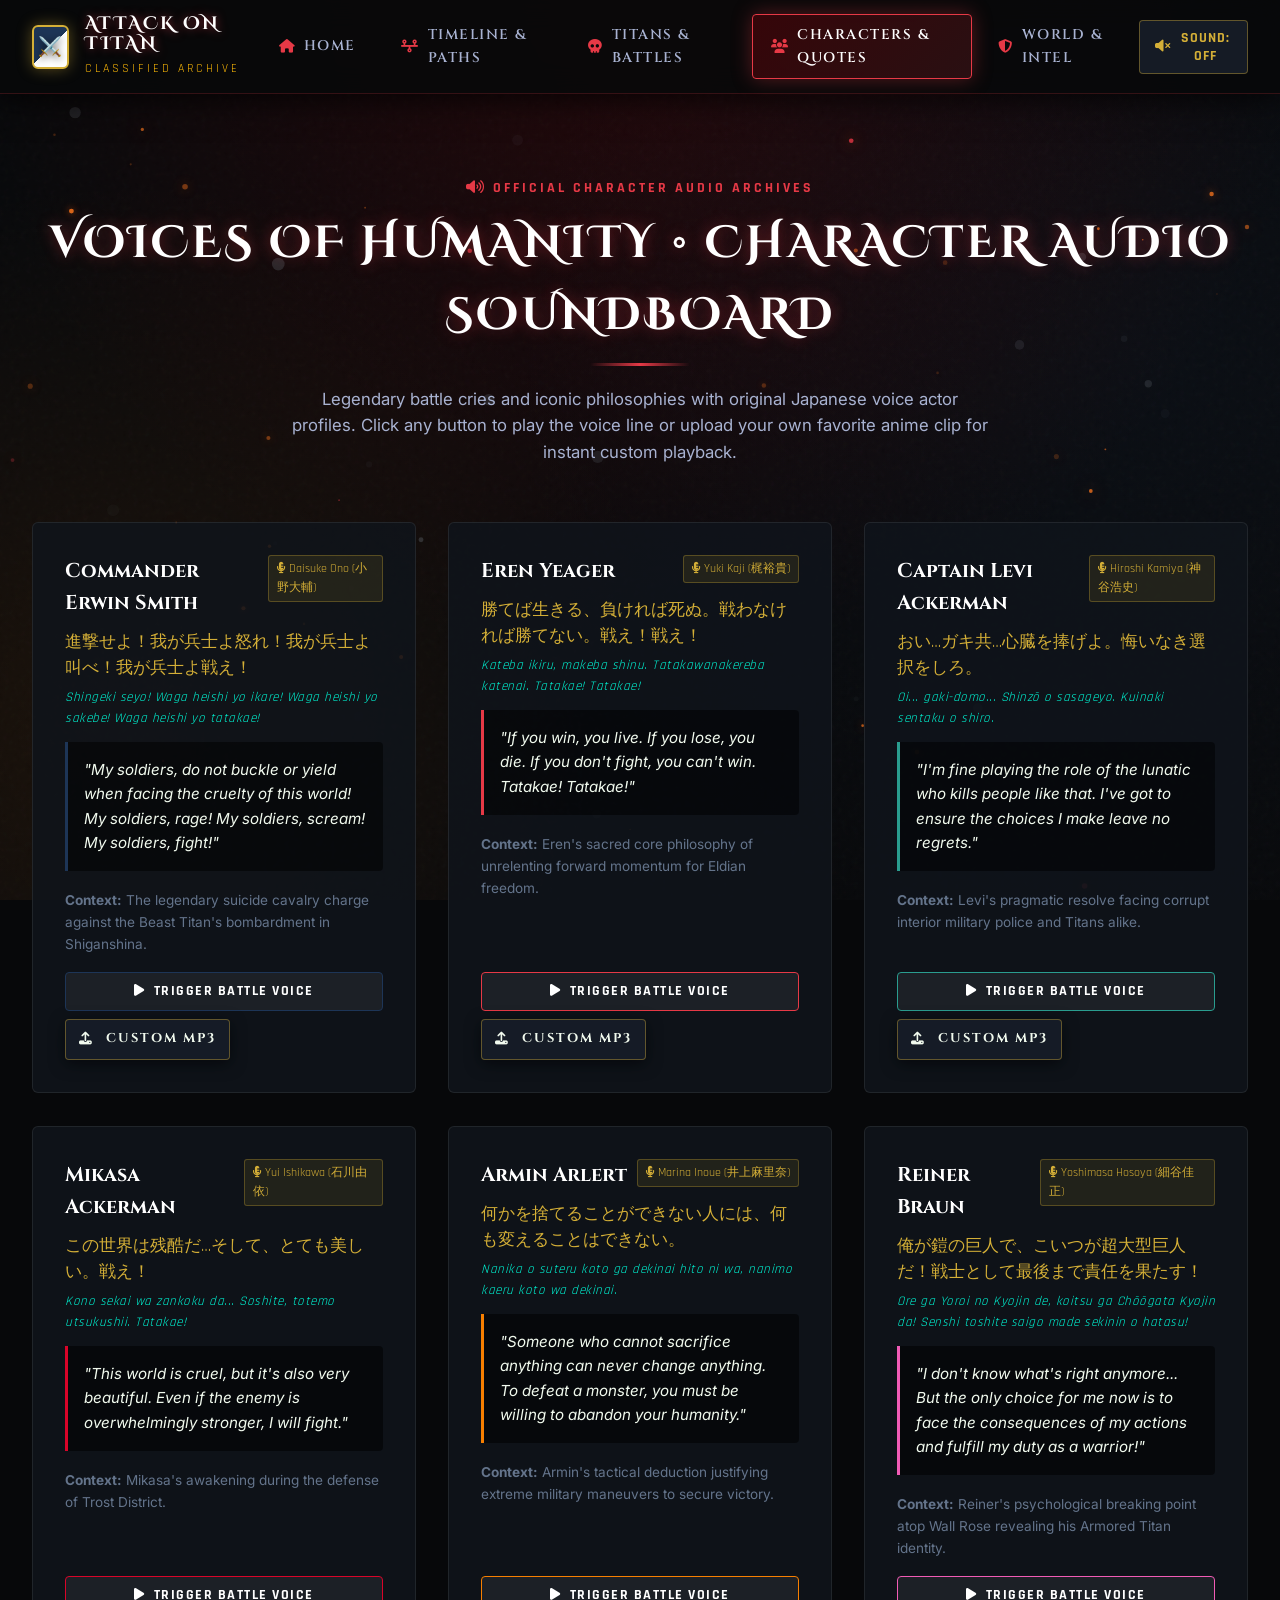
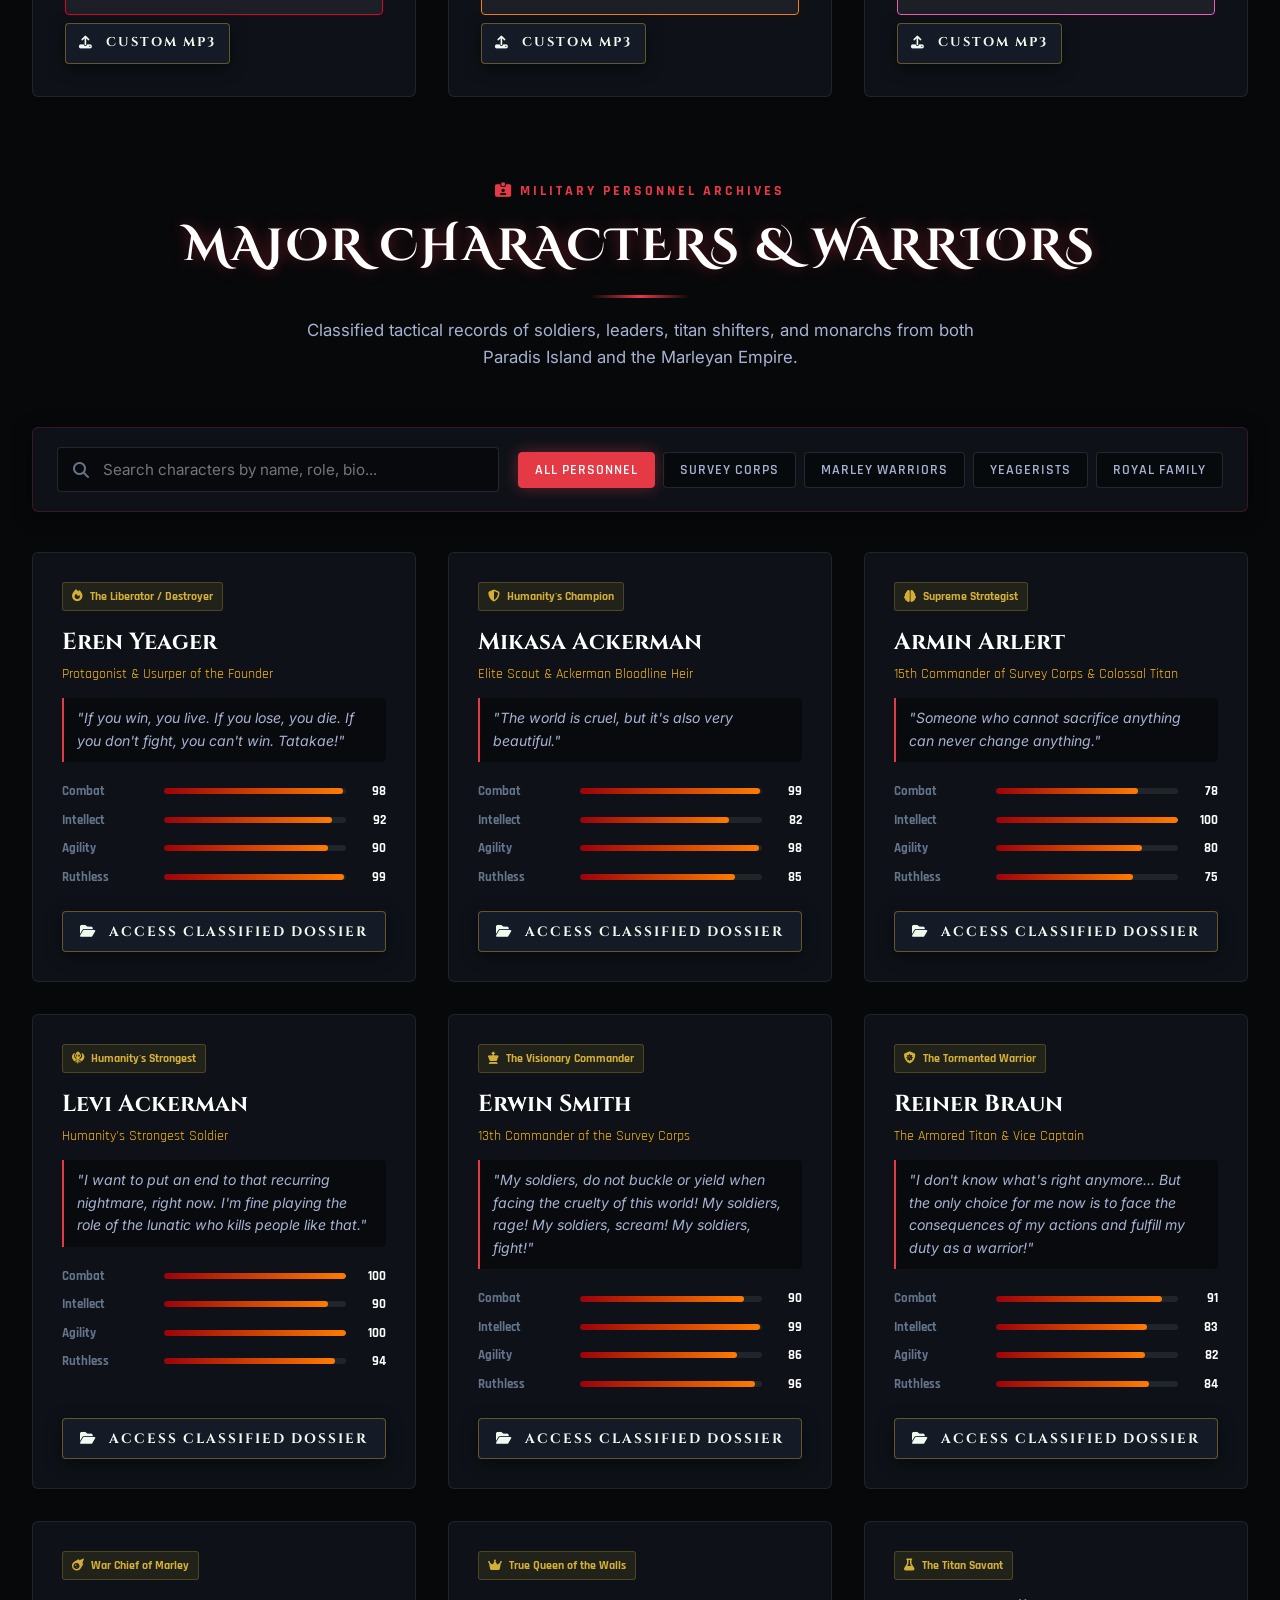
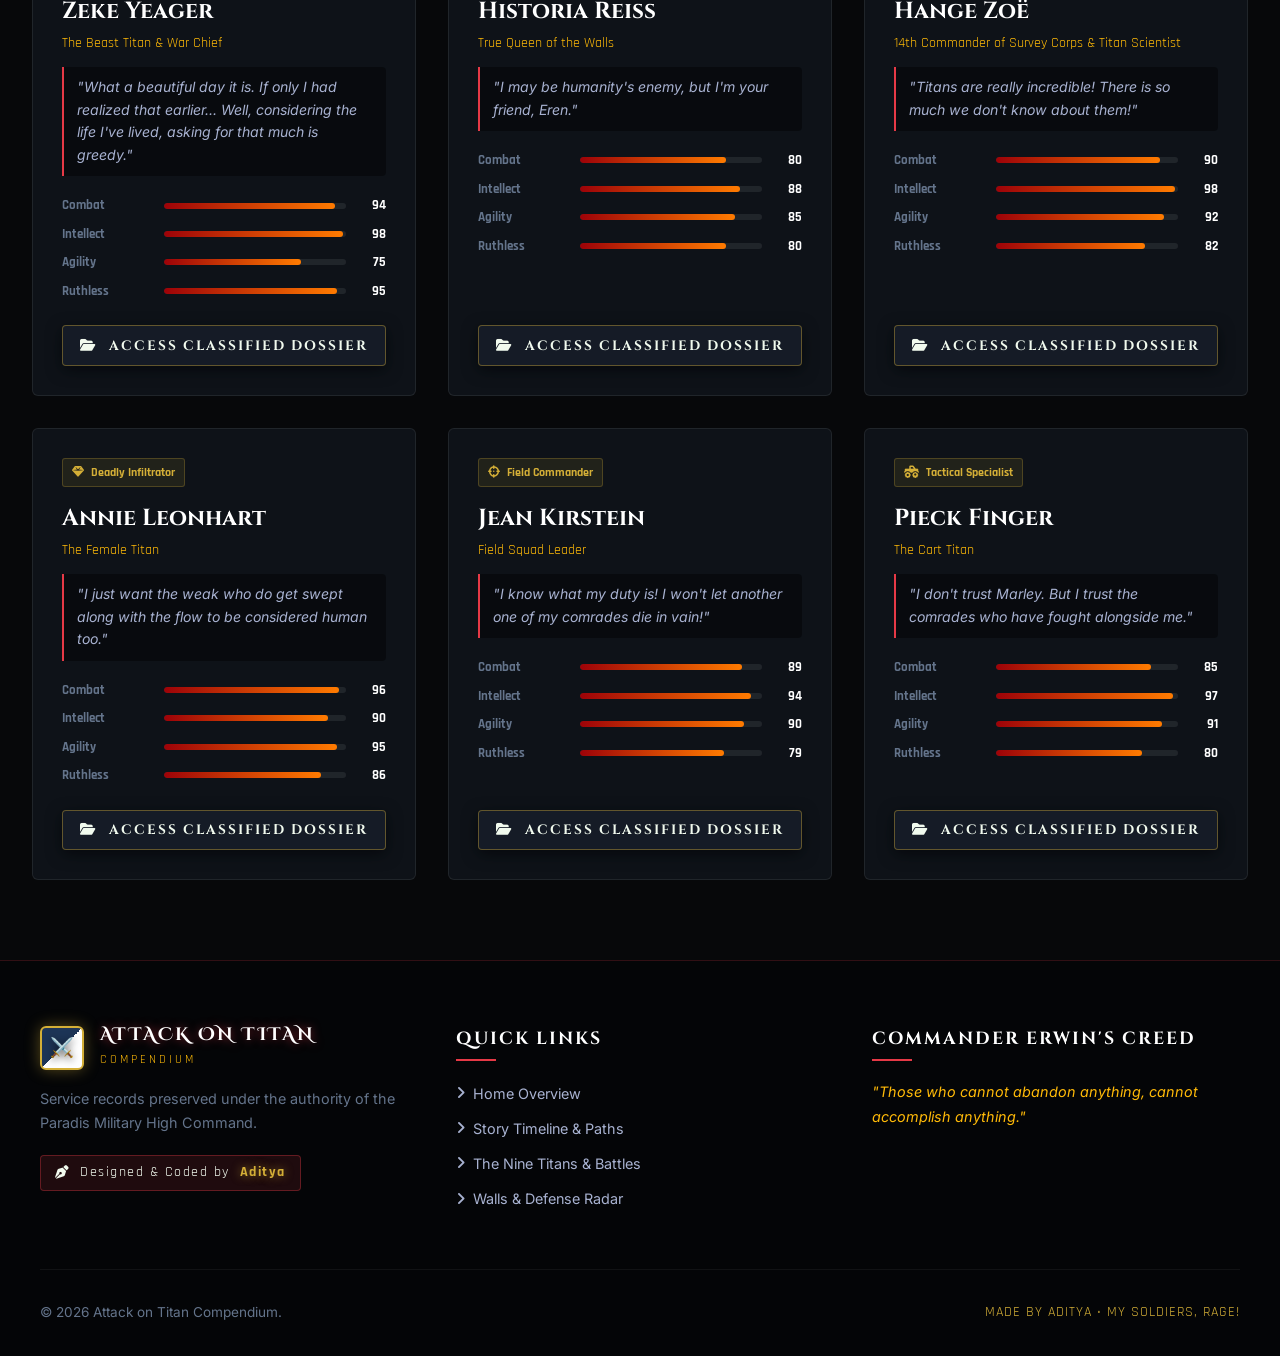
==== characters.html @ a7f78680 "Update anime character voice files, CV badges, and custom audio upload" ====
<!DOCTYPE html>
<html lang="en">
<head>
  <meta charset="UTF-8">
  <meta name="viewport" content="width=device-width, initial-scale=1.0">
  <title>Personnel Dossiers & Quote Soundboard | Attack on Titan Compendium</title>
  <link rel="stylesheet" href="https://cdnjs.cloudflare.com/ajax/libs/font-awesome/6.4.0/css/all.min.css">
  <link rel="stylesheet" href="css/style.css">
  <link rel="stylesheet" href="css/components.css">
</head>
<body>
  <canvas id="bg-canvas"></canvas>

  <div class="app-container">
    <!-- Navigation Bar -->
    <nav class="navbar">
      <a href="index.html" class="brand">
        <div class="brand-emblem"></div>
        <div class="brand-text">
          <h1>Attack on Titan</h1>
          <span>Classified Archive</span>
        </div>
      </a>

      <ul class="nav-links">
        <li class="nav-item"><a href="index.html"><i class="fa-solid fa-house"></i> Home</a></li>
        <li class="nav-item"><a href="timeline.html"><i class="fa-solid fa-timeline"></i> Timeline & Paths</a></li>
        <li class="nav-item"><a href="titans.html"><i class="fa-solid fa-skull"></i> Titans & Battles</a></li>
        <li class="nav-item"><a href="characters.html" class="active"><i class="fa-solid fa-users"></i> Characters & Quotes</a></li>
        <li class="nav-item"><a href="world.html"><i class="fa-solid fa-shield-halved"></i> World & Intel</a></li>
      </ul>

      <div class="nav-controls">
        <button class="sound-toggle-btn" id="sound-toggle-btn" title="Toggle Cinematic Sound & SFX">
          <i class="fa-solid fa-volume-xmark"></i> <span>Sound: OFF</span>
        </button>
        <button class="mobile-menu-btn" id="mobile-menu-btn">
          <i class="fa-solid fa-bars"></i>
        </button>
      </div>
    </nav>

    <!-- Main Content -->
    <main class="section">
      <!-- FEATURE 6: "VOICES OF HUMANITY" ICONIC QUOTE SOUNDBOARD -->
      <div class="section-header reveal-on-scroll">
        <span class="section-tag"><i class="fa-solid fa-volume-high"></i> Official Character Audio Archives</span>
        <h2 class="section-title">Voices of Humanity • Character Audio Soundboard</h2>
        <div class="section-divider"></div>
        <p class="section-subtitle">
          Legendary battle cries and iconic philosophies with original Japanese voice actor profiles. Click any button to play the voice line or upload your own favorite anime clip for instant custom playback.
        </p>
      </div>

      <div class="soundboard-grid" id="quotes-soundboard-grid">
        <!-- Rendered dynamically by app.js -->
      </div>

      <!-- Personnel Archives -->
      <div class="section-header reveal-on-scroll" style="margin-top: 5rem;">
        <span class="section-tag"><i class="fa-solid fa-id-card-clip"></i> Military Personnel Archives</span>
        <h2 class="section-title">Major Characters & Warriors</h2>
        <div class="section-divider"></div>
        <p class="section-subtitle">
          Classified tactical records of soldiers, leaders, titan shifters, and monarchs from both Paradis Island and the Marleyan Empire.
        </p>
      </div>

      <!-- Filter & Search Bar -->
      <div class="filter-bar reveal-on-scroll stagger-1">
        <div class="search-input-box">
          <i class="fa-solid fa-magnifying-glass"></i>
          <input type="text" id="characters-search" class="search-input" placeholder="Search characters by name, role, bio..." autocomplete="off">
        </div>

        <div class="filter-pills">
          <button class="filter-btn active" data-allegiance="all">All Personnel</button>
          <button class="filter-btn" data-allegiance="survey">Survey Corps</button>
          <button class="filter-btn" data-allegiance="marley">Marley Warriors</button>
          <button class="filter-btn" data-allegiance="yeagerist">Yeagerists</button>
          <button class="filter-btn" data-allegiance="royal">Royal Family</button>
        </div>
      </div>

      <!-- Characters Grid -->
      <div class="cards-grid" id="characters-grid">
        <!-- Rendered dynamically by app.js with scroll trigger animations -->
      </div>
    </main>

    <!-- Footer -->
    <footer class="footer">
      <div class="footer-content">
        <div class="footer-col">
          <div class="brand" style="margin-bottom: 1rem;">
            <div class="brand-emblem"></div>
            <div class="brand-text">
              <h1>Attack on Titan</h1>
              <span>Compendium</span>
            </div>
          </div>
          <p>
            Service records preserved under the authority of the Paradis Military High Command.
          </p>
          <div style="margin-top: 1.2rem;">
            <span class="footer-creator-signature">
              <i class="fa-solid fa-pen-nib"></i> Designed & Coded by <strong>Aditya</strong>
            </span>
          </div>
        </div>

        <div class="footer-col">
          <h3>Quick Links</h3>
          <ul class="footer-links">
            <li><a href="index.html"><i class="fa-solid fa-angle-right"></i> Home Overview</a></li>
            <li><a href="timeline.html"><i class="fa-solid fa-angle-right"></i> Story Timeline & Paths</a></li>
            <li><a href="titans.html"><i class="fa-solid fa-angle-right"></i> The Nine Titans & Battles</a></li>
            <li><a href="world.html"><i class="fa-solid fa-angle-right"></i> Walls & Defense Radar</a></li>
          </ul>
        </div>

        <div class="footer-col">
          <h3>Commander Erwin's Creed</h3>
          <p style="font-style: italic; color: var(--text-highlight);">
            "Those who cannot abandon anything, cannot accomplish anything."
          </p>
        </div>
      </div>

      <div class="footer-bottom">
        <span>&copy; 2026 Attack on Titan Compendium.</span>
        <span class="tribute">MADE BY ADITYA • MY SOLDIERS, RAGE!</span>
      </div>
    </footer>
  </div>

  <script src="js/data.js"></script>
  <script src="js/particles.js"></script>
  <script src="js/audio.js"></script>
  <script src="js/app.js"></script>
</body>
</html>
---- css/style.css ----
/* Attack on Titan Cinematic Compendium - Global Theme & Layout */
@import url('https://fonts.googleapis.com/css2?family=Cinzel:wght@400;600;700;900&family=Cinzel+Decorative:wght@700;900&family=Rajdhani:wght@500;600;700&family=Inter:wght@300;400;500;600;700&display=swap');

:root {
  --bg-primary: #07080a;
  --bg-secondary: #0e1117;
  --bg-card: rgba(16, 20, 28, 0.85);
  --bg-card-hover: rgba(24, 30, 42, 0.95);
  --border-card: rgba(230, 57, 70, 0.25);
  --border-gold: rgba(212, 175, 55, 0.35);

  --accent-red: #e63946;
  --accent-crimson: #9d0208;
  --accent-amber: #ff7b00;
  --accent-gold: #d4af37;
  --accent-emerald: #2a9d8f;
  --accent-scout-blue: #1d3557;
  --accent-titan-glow: #ff5400;
  
  --text-primary: #f1faee;
  --text-secondary: #a8b2d1;
  --text-muted: #64748b;
  --text-highlight: #ffba08;

  --font-display: 'Cinzel Decorative', 'Cinzel', serif;
  --font-heading: 'Cinzel', serif;
  --font-tech: 'Rajdhani', sans-serif;
  --font-body: 'Inter', sans-serif;

  --glow-red: 0 0 25px rgba(230, 57, 70, 0.45);
  --glow-amber: 0 0 25px rgba(255, 123, 0, 0.45);
  --glow-blue: 0 0 25px rgba(29, 53, 87, 0.55);

  --transition-fast: 0.2s ease;
  --transition-normal: 0.35s cubic-bezier(0.16, 1, 0.3, 1);
  --transition-slow: 0.6s cubic-bezier(0.16, 1, 0.3, 1);
}

* {
  margin: 0;
  padding: 0;
  box-sizing: border-box;
}

html {
  scroll-behavior: smooth;
  color-scheme: dark;
}

body {
  background-color: var(--bg-primary);
  color: var(--text-primary);
  font-family: var(--font-body);
  line-height: 1.6;
  overflow-x: hidden;
  position: relative;
  min-height: 100vh;
  background-image: 
    radial-gradient(circle at 50% 0%, rgba(157, 2, 8, 0.18) 0%, transparent 60%),
    radial-gradient(circle at 10% 80%, rgba(255, 123, 0, 0.08) 0%, transparent 40%),
    radial-gradient(circle at 90% 40%, rgba(29, 53, 87, 0.12) 0%, transparent 50%);
  background-attachment: fixed;
}

/* Texture Overlay */
body::before {
  content: '';
  position: fixed;
  top: 0;
  left: 0;
  width: 100%;
  height: 100%;
  pointer-events: none;
  z-index: 1;
  background: url("data:image/svg+xml,%3Csvg viewBox='0 0 200 200' xmlns='http://www.w3.org/2000/svg'%3E%3Cfilter id='noiseFilter'%3E%3CfeTurbulence type='fractalNoise' baseFrequency='0.8' numOctaves='3' stitchTiles='stitch'/%3E%3C/filter%3E%3Crect width='100%25' height='100%25' filter='url(%23noiseFilter)' opacity='0.035'/%3E%3C/svg%3E");
  opacity: 0.85;
}

/* Custom Scrollbar */
::-webkit-scrollbar {
  width: 8px;
}
::-webkit-scrollbar-track {
  background: var(--bg-primary);
}
::-webkit-scrollbar-thumb {
  background: #331518;
  border-radius: 4px;
  border: 1px solid rgba(230, 57, 70, 0.3);
}
::-webkit-scrollbar-thumb:hover {
  background: var(--accent-red);
}

/* Canvas Layer */
#bg-canvas {
  position: fixed;
  top: 0;
  left: 0;
  width: 100vw;
  height: 100vh;
  pointer-events: none;
  z-index: 1;
}

/* Layout Wrapper */
.app-container {
  position: relative;
  z-index: 2;
  display: flex;
  flex-direction: column;
  min-height: 100vh;
}

/* ==========================================================================
   SCROLL TRIGGER ANIMATION SYSTEM
   ========================================================================== */
.reveal-on-scroll {
  opacity: 0;
  transform: translateY(35px);
  transition: opacity 0.8s cubic-bezier(0.16, 1, 0.3, 1), transform 0.8s cubic-bezier(0.16, 1, 0.3, 1);
  will-change: opacity, transform;
}

.reveal-on-scroll.is-revealed {
  opacity: 1;
  transform: translateY(0);
}

.reveal-left {
  opacity: 0;
  transform: translateX(-40px);
  transition: opacity 0.8s cubic-bezier(0.16, 1, 0.3, 1), transform 0.8s cubic-bezier(0.16, 1, 0.3, 1);
}
.reveal-left.is-revealed {
  opacity: 1;
  transform: translateX(0);
}

.reveal-right {
  opacity: 0;
  transform: translateX(40px);
  transition: opacity 0.8s cubic-bezier(0.16, 1, 0.3, 1), transform 0.8s cubic-bezier(0.16, 1, 0.3, 1);
}
.reveal-right.is-revealed {
  opacity: 1;
  transform: translateX(0);
}

.stagger-1 { transition-delay: 0.1s; }
.stagger-2 { transition-delay: 0.2s; }
.stagger-3 { transition-delay: 0.3s; }
.stagger-4 { transition-delay: 0.4s; }

/* Top Navigation Bar */
.navbar {
  position: sticky;
  top: 0;
  z-index: 1000;
  background: rgba(7, 8, 10, 0.88);
  backdrop-filter: blur(14px);
  -webkit-backdrop-filter: blur(14px);
  border-bottom: 1px solid rgba(230, 57, 70, 0.2);
  padding: 0.85rem 2rem;
  display: flex;
  align-items: center;
  justify-content: space-between;
  box-shadow: 0 4px 30px rgba(0, 0, 0, 0.8);
}

.brand {
  display: flex;
  align-items: center;
  gap: 1rem;
  text-decoration: none;
  color: var(--text-primary);
}

.brand-emblem {
  width: 44px;
  height: 44px;
  border-radius: 6px;
  background: linear-gradient(135deg, #1d3557 50%, #ffffff 50%);
  border: 2px solid var(--accent-gold);
  display: flex;
  align-items: center;
  justify-content: center;
  box-shadow: 0 0 15px rgba(212, 175, 55, 0.4);
  position: relative;
  overflow: hidden;
}

.brand-emblem::after {
  content: '⚔️';
  font-size: 1.2rem;
  filter: drop-shadow(0 2px 4px rgba(0,0,0,0.8));
}

.brand-text h1 {
  font-family: var(--font-display);
  font-size: 1.15rem;
  letter-spacing: 2px;
  color: #fff;
  line-height: 1.1;
  text-transform: uppercase;
  text-shadow: 0 0 10px rgba(230, 57, 70, 0.6);
}

.brand-text span {
  font-family: var(--font-tech);
  font-size: 0.75rem;
  letter-spacing: 3px;
  color: var(--text-highlight);
  text-transform: uppercase;
}

.nav-links {
  display: flex;
  align-items: center;
  gap: 0.5rem;
  list-style: none;
}

.nav-item a {
  display: flex;
  align-items: center;
  gap: 0.5rem;
  padding: 0.55rem 1.1rem;
  text-decoration: none;
  font-family: var(--font-heading);
  font-size: 0.88rem;
  font-weight: 600;
  letter-spacing: 1.5px;
  color: var(--text-secondary);
  border-radius: 4px;
  border: 1px solid transparent;
  transition: all var(--transition-normal);
  text-transform: uppercase;
  position: relative;
}

.nav-item a i {
  font-size: 0.85rem;
  color: var(--accent-red);
}

.nav-item a:hover {
  color: #fff;
  background: rgba(230, 57, 70, 0.12);
  border-color: rgba(230, 57, 70, 0.35);
  box-shadow: 0 0 15px rgba(230, 57, 70, 0.25);
  transform: translateY(-1px);
}

.nav-item a.active {
  color: #fff;
  background: linear-gradient(135deg, rgba(157, 2, 8, 0.3), rgba(230, 57, 70, 0.15));
  border-color: var(--accent-red);
  box-shadow: 0 0 20px rgba(230, 57, 70, 0.35);
}

.nav-controls {
  display: flex;
  align-items: center;
  gap: 0.75rem;
}

.sound-toggle-btn {
  background: rgba(24, 30, 42, 0.9);
  border: 1px solid rgba(212, 175, 55, 0.4);
  color: var(--accent-gold);
  padding: 0.5rem 0.9rem;
  border-radius: 4px;
  cursor: pointer;
  display: flex;
  align-items: center;
  gap: 0.5rem;
  font-family: var(--font-tech);
  font-size: 0.85rem;
  font-weight: 700;
  letter-spacing: 1px;
  text-transform: uppercase;
  transition: all var(--transition-fast);
}

.sound-toggle-btn:hover {
  background: rgba(212, 175, 55, 0.15);
  border-color: var(--accent-gold);
  box-shadow: 0 0 15px rgba(212, 175, 55, 0.4);
}

.sound-toggle-btn.active {
  color: #00f5d4;
  border-color: #00f5d4;
  box-shadow: 0 0 15px rgba(0, 245, 212, 0.4);
}

.mobile-menu-btn {
  display: none;
  background: transparent;
  border: 1px solid var(--accent-red);
  color: #fff;
  padding: 0.5rem 0.75rem;
  font-size: 1.2rem;
  border-radius: 4px;
  cursor: pointer;
}

/* Hero Section */
.hero-section {
  position: relative;
  min-height: 80vh;
  display: flex;
  flex-direction: column;
  justify-content: center;
  align-items: center;
  text-align: center;
  padding: 5rem 2rem 4rem;
  overflow: hidden;
  border-bottom: 1px solid rgba(230, 57, 70, 0.2);
}

.hero-backdrop {
  position: absolute;
  top: 0;
  left: 0;
  width: 100%;
  height: 100%;
  background: 
    linear-gradient(to bottom, rgba(7, 8, 10, 0.4) 0%, rgba(7, 8, 10, 0.85) 75%, var(--bg-primary) 100%),
    radial-gradient(ellipse at center, rgba(230, 57, 70, 0.18) 0%, transparent 70%);
  pointer-events: none;
  z-index: 1;
}

.hero-content {
  position: relative;
  z-index: 2;
  max-width: 1000px;
  margin: 0 auto;
}

.hero-subtitle-badge {
  display: inline-flex;
  align-items: center;
  gap: 0.6rem;
  padding: 0.4rem 1.2rem;
  border-radius: 50px;
  background: rgba(230, 57, 70, 0.12);
  border: 1px solid var(--accent-red);
  color: var(--accent-red);
  font-family: var(--font-tech);
  font-size: 0.95rem;
  font-weight: 700;
  letter-spacing: 3px;
  text-transform: uppercase;
  margin-bottom: 1.5rem;
  box-shadow: var(--glow-red);
  animation: pulseGlow 3s infinite alternate;
}

@keyframes pulseGlow {
  0% { box-shadow: 0 0 10px rgba(230, 57, 70, 0.2); }
  100% { box-shadow: 0 0 25px rgba(230, 57, 70, 0.6); }
}

.hero-title {
  font-family: var(--font-display);
  font-size: clamp(2.4rem, 6vw, 4.8rem);
  font-weight: 900;
  line-height: 1.08;
  letter-spacing: 4px;
  text-transform: uppercase;
  color: #ffffff;
  margin-bottom: 1.2rem;
  text-shadow: 
    0 0 20px rgba(157, 2, 8, 0.8),
    0 0 40px rgba(230, 57, 70, 0.5),
    0 5px 15px rgba(0, 0, 0, 0.9);
}

.hero-title span {
  background: linear-gradient(135deg, #fff 20%, #ff7b00 60%, #e63946 100%);
  -webkit-background-clip: text;
  -webkit-text-fill-color: transparent;
}

.hero-japanese-title {
  font-family: var(--font-heading);
  font-size: clamp(1.2rem, 3vw, 2rem);
  letter-spacing: 8px;
  color: var(--text-highlight);
  margin-bottom: 1.5rem;
  opacity: 0.9;
  text-shadow: 0 0 15px rgba(255, 186, 8, 0.4);
}

.hero-description {
  font-size: clamp(1rem, 2vw, 1.25rem);
  color: var(--text-secondary);
  max-width: 780px;
  margin: 0 auto 2.5rem;
  line-height: 1.7;
}

.hero-actions {
  display: flex;
  justify-content: center;
  align-items: center;
  gap: 1.2rem;
  flex-wrap: wrap;
}

.btn {
  display: inline-flex;
  align-items: center;
  justify-content: center;
  gap: 0.75rem;
  padding: 0.9rem 2rem;
  font-family: var(--font-heading);
  font-size: 0.95rem;
  font-weight: 700;
  letter-spacing: 2px;
  text-transform: uppercase;
  text-decoration: none;
  border-radius: 4px;
  cursor: pointer;
  transition: all var(--transition-normal);
  position: relative;
  overflow: hidden;
}

.btn-primary {
  background: linear-gradient(135deg, #9d0208 0%, #e63946 100%);
  color: #fff;
  border: 1px solid rgba(255, 255, 255, 0.3);
  box-shadow: 0 4px 20px rgba(230, 57, 70, 0.4);
}

.btn-primary:hover {
  background: linear-gradient(135deg, #ba181b 0%, #ff4d6d 100%);
  box-shadow: 0 6px 30px rgba(230, 57, 70, 0.7);
  transform: translateY(-2px);
}

.btn-secondary {
  background: rgba(24, 30, 42, 0.85);
  color: var(--text-primary);
  border: 1px solid rgba(212, 175, 55, 0.4);
  box-shadow: 0 4px 15px rgba(0, 0, 0, 0.5);
}

.btn-secondary:hover {
  background: rgba(212, 175, 55, 0.15);
  border-color: var(--accent-gold);
  color: var(--accent-gold);
  box-shadow: 0 0 20px rgba(212, 175, 55, 0.4);
  transform: translateY(-2px);
}

/* ==========================================================================
   STYLISH CREATOR HUD & TITAN TARGET POINTER ("MADE BY ADITYA")
   ========================================================================== */
.creator-tactical-banner {
  position: relative;
  background: linear-gradient(135deg, rgba(14, 17, 23, 0.95), rgba(20, 10, 12, 0.95));
  border: 1px solid rgba(230, 57, 70, 0.4);
  border-radius: 8px;
  padding: 1.5rem 2rem;
  margin: 3rem 0;
  display: flex;
  align-items: center;
  justify-content: space-between;
  gap: 2rem;
  box-shadow: 0 10px 40px rgba(0, 0, 0, 0.8), inset 0 0 20px rgba(230, 57, 70, 0.15);
  overflow: hidden;
}

.creator-tactical-banner::before {
  content: '';
  position: absolute;
  top: 0;
  left: 0;
  width: 4px;
  height: 100%;
  background: linear-gradient(to bottom, var(--accent-gold), var(--accent-red));
}

.creator-left-info {
  display: flex;
  align-items: center;
  gap: 1.5rem;
}

.creator-reticle-icon {
  width: 58px;
  height: 58px;
  border-radius: 50%;
  border: 2px solid var(--accent-red);
  background: rgba(230, 57, 70, 0.1);
  display: flex;
  align-items: center;
  justify-content: center;
  position: relative;
  box-shadow: 0 0 20px rgba(230, 57, 70, 0.4);
  animation: radarRotate 8s linear infinite;
}

.creator-reticle-icon i {
  font-size: 1.6rem;
  color: var(--accent-gold);
  filter: drop-shadow(0 0 8px var(--accent-gold));
}

@keyframes radarRotate {
  0% { box-shadow: 0 0 15px rgba(230, 57, 70, 0.3); }
  50% { box-shadow: 0 0 30px rgba(255, 123, 0, 0.6); }
  100% { box-shadow: 0 0 15px rgba(230, 57, 70, 0.3); }
}

.creator-text-block h3 {
  font-family: var(--font-tech);
  font-size: 1.4rem;
  font-weight: 700;
  letter-spacing: 2px;
  text-transform: uppercase;
  color: #ffffff;
  margin-bottom: 0.2rem;
}

.creator-text-block h3 span.highlight-aditya {
  color: var(--accent-gold);
  text-shadow: 0 0 15px rgba(212, 175, 55, 0.7);
  border-bottom: 2px solid var(--accent-red);
  padding-bottom: 2px;
}

.creator-text-block p {
  font-family: var(--font-tech);
  font-size: 0.85rem;
  color: var(--text-secondary);
  letter-spacing: 1.5px;
  text-transform: uppercase;
}

.creator-target-indicator {
  display: flex;
  align-items: center;
  gap: 1.2rem;
  background: rgba(0, 0, 0, 0.6);
  padding: 0.75rem 1.2rem;
  border-radius: 6px;
  border: 1px dashed rgba(230, 57, 70, 0.5);
  font-family: var(--font-tech);
}

.titan-pointer-arrow {
  display: flex;
  align-items: center;
  gap: 0.5rem;
  color: var(--accent-red);
  font-weight: 700;
  font-size: 1rem;
  letter-spacing: 2px;
  animation: pulseArrow 1.5s infinite alternate;
}

@keyframes pulseArrow {
  0% { transform: translateX(0); color: var(--accent-red); }
  100% { transform: translateX(6px); color: var(--accent-amber); }
}

.target-titan-badge {
  background: rgba(230, 57, 70, 0.2);
  border: 1px solid var(--accent-red);
  color: #fff;
  padding: 0.3rem 0.8rem;
  border-radius: 4px;
  font-size: 0.85rem;
  font-weight: 700;
  letter-spacing: 1px;
}

/* Stats Counter Banner */
.stats-banner {
  background: rgba(14, 17, 23, 0.9);
  border-bottom: 1px solid rgba(230, 57, 70, 0.2);
  padding: 2rem 1.5rem;
}

.stats-grid {
  max-width: 1200px;
  margin: 0 auto;
  display: grid;
  grid-template-columns: repeat(auto-fit, minmax(200px, 1fr));
  gap: 1.5rem;
}

.stat-card {
  background: var(--bg-card);
  border: 1px solid rgba(255, 255, 255, 0.08);
  border-left: 3px solid var(--accent-red);
  padding: 1.25rem 1.5rem;
  border-radius: 4px;
  display: flex;
  flex-direction: column;
  transition: all var(--transition-normal);
}

.stat-card:hover {
  background: var(--bg-card-hover);
  border-color: rgba(230, 57, 70, 0.4);
  box-shadow: 0 5px 20px rgba(0,0,0,0.5);
  transform: translateY(-2px);
}

.stat-number {
  font-family: var(--font-tech);
  font-size: 2.2rem;
  font-weight: 700;
  color: #fff;
  line-height: 1;
  margin-bottom: 0.35rem;
  text-shadow: 0 0 10px rgba(230, 57, 70, 0.5);
}

.stat-label {
  font-family: var(--font-heading);
  font-size: 0.8rem;
  letter-spacing: 1.5px;
  color: var(--text-muted);
  text-transform: uppercase;
}

/* Main Section Framework */
.section {
  padding: 5rem 2rem;
  max-width: 1300px;
  margin: 0 auto;
  width: 100%;
}

.section-header {
  text-align: center;
  margin-bottom: 3.5rem;
  position: relative;
}

.section-tag {
  font-family: var(--font-tech);
  font-size: 0.9rem;
  font-weight: 700;
  letter-spacing: 3px;
  color: var(--accent-red);
  text-transform: uppercase;
  margin-bottom: 0.5rem;
  display: inline-block;
}

.section-title {
  font-family: var(--font-display);
  font-size: clamp(1.8rem, 4vw, 2.8rem);
  letter-spacing: 3px;
  text-transform: uppercase;
  color: #ffffff;
  margin-bottom: 0.75rem;
  text-shadow: 0 0 15px rgba(230, 57, 70, 0.4);
}

.section-divider {
  width: 100px;
  height: 3px;
  background: linear-gradient(90deg, transparent, var(--accent-red), transparent);
  margin: 0 auto 1.2rem;
}

.section-subtitle {
  font-size: 1.05rem;
  color: var(--text-secondary);
  max-width: 700px;
  margin: 0 auto;
}

/* Filter & Search Bar Component */
.filter-bar {
  background: var(--bg-card);
  border: 1px solid rgba(230, 57, 70, 0.2);
  border-radius: 6px;
  padding: 1.2rem 1.5rem;
  margin-bottom: 2.5rem;
  display: flex;
  flex-wrap: wrap;
  align-items: center;
  justify-content: space-between;
  gap: 1.2rem;
  box-shadow: 0 4px 20px rgba(0, 0, 0, 0.4);
}

.search-input-box {
  position: relative;
  flex: 1 1 280px;
}

.search-input-box i {
  position: absolute;
  left: 1rem;
  top: 50%;
  transform: translateY(-50%);
  color: var(--text-muted);
  font-size: 1rem;
}

.search-input {
  width: 100%;
  background: rgba(7, 8, 10, 0.8);
  border: 1px solid rgba(255, 255, 255, 0.12);
  border-radius: 4px;
  padding: 0.75rem 1rem 0.75rem 2.8rem;
  color: #fff;
  font-family: var(--font-body);
  font-size: 0.95rem;
  transition: all var(--transition-fast);
}

.search-input:focus {
  outline: none;
  border-color: var(--accent-red);
  box-shadow: 0 0 15px rgba(230, 57, 70, 0.3);
}

.filter-pills {
  display: flex;
  flex-wrap: wrap;
  gap: 0.5rem;
}

.filter-btn {
  background: rgba(7, 8, 10, 0.7);
  border: 1px solid rgba(255, 255, 255, 0.12);
  color: var(--text-secondary);
  padding: 0.5rem 1rem;
  border-radius: 4px;
  font-family: var(--font-tech);
  font-size: 0.9rem;
  font-weight: 600;
  letter-spacing: 1px;
  cursor: pointer;
  transition: all var(--transition-fast);
  text-transform: uppercase;
}

.filter-btn:hover {
  color: #fff;
  border-color: var(--accent-red);
  background: rgba(230, 57, 70, 0.15);
}

.filter-btn.active {
  background: var(--accent-red);
  color: #fff;
  border-color: var(--accent-red);
  box-shadow: 0 0 15px rgba(230, 57, 70, 0.4);
}

/* Universal Card Grids */
.cards-grid {
  display: grid;
  grid-template-columns: repeat(auto-fill, minmax(340px, 1fr));
  gap: 2rem;
}

/* Footer */
.footer {
  background: #040507;
  border-top: 1px solid rgba(230, 57, 70, 0.2);
  padding: 4rem 2rem 2rem;
  margin-top: auto;
  position: relative;
  z-index: 2;
}

.footer-content {
  max-width: 1200px;
  margin: 0 auto;
  display: grid;
  grid-template-columns: repeat(auto-fit, minmax(250px, 1fr));
  gap: 3rem;
  margin-bottom: 3rem;
}

.footer-col h3 {
  font-family: var(--font-heading);
  font-size: 1.1rem;
  letter-spacing: 2px;
  color: #fff;
  text-transform: uppercase;
  margin-bottom: 1.2rem;
  position: relative;
  padding-bottom: 0.5rem;
}

.footer-col h3::after {
  content: '';
  position: absolute;
  bottom: 0;
  left: 0;
  width: 40px;
  height: 2px;
  background: var(--accent-red);
}

.footer-col p {
  color: var(--text-muted);
  font-size: 0.9rem;
  line-height: 1.7;
}

.footer-links {
  list-style: none;
}

.footer-links li {
  margin-bottom: 0.6rem;
}

.footer-links a {
  color: var(--text-secondary);
  text-decoration: none;
  font-size: 0.9rem;
  transition: all var(--transition-fast);
  display: inline-flex;
  align-items: center;
  gap: 0.5rem;
}

.footer-links a:hover {
  color: var(--accent-red);
  transform: translateX(4px);
}

.footer-bottom {
  max-width: 1200px;
  margin: 0 auto;
  padding-top: 2rem;
  border-top: 1px solid rgba(255, 255, 255, 0.05);
  display: flex;
  flex-wrap: wrap;
  justify-content: space-between;
  align-items: center;
  gap: 1rem;
  font-size: 0.85rem;
  color: var(--text-muted);
}

.footer-bottom span.tribute {
  color: var(--accent-gold);
  font-family: var(--font-tech);
  letter-spacing: 1px;
}

.footer-creator-signature {
  display: inline-flex;
  align-items: center;
  gap: 0.6rem;
  padding: 0.4rem 0.9rem;
  background: rgba(230, 57, 70, 0.12);
  border: 1px solid rgba(230, 57, 70, 0.35);
  border-radius: 4px;
  font-family: var(--font-tech);
  font-size: 0.85rem;
  color: var(--text-primary);
  letter-spacing: 1.5px;
}

.footer-creator-signature strong {
  color: var(--accent-gold);
  font-weight: 700;
  text-shadow: 0 0 10px rgba(212, 175, 55, 0.6);
}

/* Responsive Media Queries */
@media (max-width: 900px) {
  .nav-links {
    display: none;
    position: absolute;
    top: 100%;
    left: 0;
    width: 100%;
    background: rgba(7, 8, 10, 0.98);
    flex-direction: column;
    padding: 1.5rem;
    border-bottom: 1px solid var(--accent-red);
  }

  .nav-links.mobile-open {
    display: flex;
  }

  .mobile-menu-btn {
    display: block;
  }

  .section {
    padding: 3.5rem 1.2rem;
  }

  .creator-tactical-banner {
    flex-direction: column;
    align-items: flex-start;
    padding: 1.5rem;
  }
}
---- css/components.css ----
/* Attack on Titan Components: Interactive Systems, Simulators & Wall Radar */

/* ==========================================================================
   INTERACTIVE CONCENTRIC WALLS RADAR & DISTRICT EXPLORER (FIXED & ENHANCED)
   ========================================================================== */
.walls-visualizer-container {
  display: grid;
  grid-template-columns: 1fr 1fr;
  gap: 3rem;
  align-items: center;
  background: var(--bg-card);
  border: 1px solid rgba(230, 57, 70, 0.25);
  border-radius: 8px;
  padding: 2.5rem;
  margin-bottom: 4rem;
  box-shadow: 0 8px 30px rgba(0, 0, 0, 0.7);
}

.radar-interactive-box {
  display: flex;
  flex-direction: column;
  align-items: center;
  gap: 1.5rem;
}

.radar-svg-wrapper {
  position: relative;
  width: 100%;
  max-width: 380px;
  aspect-ratio: 1;
  display: flex;
  align-items: center;
  justify-content: center;
}

.radar-svg {
  width: 100%;
  height: 100%;
  overflow: visible;
}

.radar-svg circle.radar-ring {
  cursor: pointer;
  transition: all 0.3s ease;
  fill-opacity: 0.08;
  stroke-dasharray: 6 4;
}

.radar-svg circle.radar-ring:hover {
  fill-opacity: 0.2;
  stroke-width: 3.5px;
  filter: drop-shadow(0 0 12px currentColor);
}

.radar-svg circle.radar-ring.active {
  stroke-dasharray: 0;
  stroke-width: 3.5px;
  fill-opacity: 0.18;
  filter: drop-shadow(0 0 16px currentColor);
}

.radar-district-dot {
  cursor: pointer;
  transition: transform 0.2s ease, fill 0.2s ease;
}

.radar-district-dot:hover {
  transform: scale(1.6);
  filter: drop-shadow(0 0 8px #fff);
}

.wall-selector-tabs {
  display: flex;
  gap: 0.6rem;
  flex-wrap: wrap;
  justify-content: center;
  width: 100%;
}

.wall-tab-btn {
  background: rgba(14, 17, 23, 0.9);
  border: 1px solid rgba(255, 255, 255, 0.15);
  color: var(--text-secondary);
  padding: 0.55rem 1.1rem;
  border-radius: 4px;
  font-family: var(--font-tech);
  font-size: 0.9rem;
  font-weight: 700;
  letter-spacing: 1px;
  text-transform: uppercase;
  cursor: pointer;
  transition: all var(--transition-fast);
}

.wall-tab-btn:hover {
  color: #fff;
  border-color: var(--accent-red);
  background: rgba(230, 57, 70, 0.15);
  transform: translateY(-2px);
}

.wall-tab-btn.active {
  background: var(--accent-red);
  color: #fff;
  border-color: var(--accent-red);
  box-shadow: 0 0 18px rgba(230, 57, 70, 0.5);
}

.wall-info-card {
  background: rgba(7, 8, 10, 0.7);
  border: 1px solid rgba(255, 255, 255, 0.1);
  border-radius: 6px;
  padding: 2rem;
  border-left: 4px solid var(--accent-red);
}

.wall-badge-spec {
  display: inline-block;
  font-family: var(--font-tech);
  font-size: 0.85rem;
  font-weight: 700;
  color: var(--accent-gold);
  margin-bottom: 0.5rem;
  letter-spacing: 2px;
}

.wall-title {
  font-family: var(--font-heading);
  font-size: 1.8rem;
  color: #fff;
  margin-bottom: 0.5rem;
}

.wall-radius {
  font-family: var(--font-tech);
  font-size: 1.1rem;
  color: var(--accent-amber);
  margin-bottom: 1rem;
}

.wall-description {
  color: var(--text-secondary);
  line-height: 1.7;
  margin-bottom: 1.5rem;
}

.wall-districts-list {
  display: flex;
  flex-wrap: wrap;
  gap: 0.5rem;
}

.district-tag {
  background: rgba(255, 255, 255, 0.06);
  border: 1px solid rgba(255, 255, 255, 0.12);
  padding: 0.35rem 0.8rem;
  border-radius: 4px;
  font-size: 0.85rem;
  color: var(--text-primary);
  font-family: var(--font-tech);
  cursor: pointer;
  transition: all var(--transition-fast);
}

.district-tag:hover {
  background: rgba(230, 57, 70, 0.2);
  border-color: var(--accent-red);
  color: #fff;
  transform: translateY(-2px);
}

/* ==========================================================================
   FEATURE 1: INTERACTIVE "PATHS" (道) TREE NETWORK
   ========================================================================== */
.paths-section-container {
  background: radial-gradient(circle at center, rgba(155, 93, 229, 0.15) 0%, rgba(7, 8, 10, 0.95) 75%);
  border: 1px solid rgba(155, 93, 229, 0.4);
  border-radius: 8px;
  padding: 3rem 2rem;
  margin: 4rem 0;
  box-shadow: 0 0 50px rgba(155, 93, 229, 0.25);
  position: relative;
  overflow: hidden;
}

.paths-header {
  text-align: center;
  margin-bottom: 2.5rem;
}

.paths-header h3 {
  font-family: var(--font-display);
  font-size: 2.2rem;
  color: #fff;
  letter-spacing: 3px;
  text-shadow: 0 0 20px rgba(155, 93, 229, 0.7);
  margin-bottom: 0.5rem;
}

.paths-tree-canvas-box {
  display: flex;
  flex-direction: column;
  align-items: center;
  gap: 2rem;
}

.paths-trunk-node {
  background: linear-gradient(135deg, #370617, #7000ff);
  border: 2px solid #00f5d4;
  padding: 1.2rem 2.5rem;
  border-radius: 50px;
  color: #fff;
  font-family: var(--font-heading);
  font-size: 1.2rem;
  font-weight: 700;
  letter-spacing: 2px;
  box-shadow: 0 0 30px rgba(0, 245, 212, 0.6);
  cursor: pointer;
  transition: all var(--transition-normal);
  text-align: center;
}

.paths-trunk-node:hover {
  transform: scale(1.05);
  box-shadow: 0 0 45px rgba(0, 245, 212, 0.9);
}

.paths-branches-grid {
  display: grid;
  grid-template-columns: repeat(auto-fit, minmax(240px, 1fr));
  gap: 1.2rem;
  width: 100%;
  max-width: 1100px;
}

.paths-node-card {
  background: rgba(16, 20, 28, 0.85);
  border: 1px solid rgba(155, 93, 229, 0.3);
  border-radius: 6px;
  padding: 1.2rem 1.5rem;
  cursor: pointer;
  transition: all var(--transition-normal);
  position: relative;
  overflow: hidden;
}

.paths-node-card::before {
  content: '';
  position: absolute;
  top: 0;
  left: 0;
  width: 3px;
  height: 100%;
  background: #9b5de5;
}

.paths-node-card:hover {
  transform: translateY(-4px);
  border-color: #00f5d4;
  box-shadow: 0 8px 25px rgba(0, 245, 212, 0.3);
}

.paths-node-card h4 {
  font-family: var(--font-heading);
  color: #fff;
  font-size: 1.1rem;
  margin-bottom: 0.2rem;
}

.paths-node-card span {
  font-family: var(--font-tech);
  font-size: 0.8rem;
  color: #00f5d4;
  letter-spacing: 1px;
  text-transform: uppercase;
}

/* ==========================================================================
   FEATURE 2: BATTLE MATCHUP SIMULATOR ("BATTLE MATRIX")
   ========================================================================== */
.battle-matrix-section {
  background: var(--bg-card);
  border: 1px solid rgba(230, 57, 70, 0.3);
  border-radius: 8px;
  padding: 3rem 2.5rem;
  margin: 4rem 0;
  box-shadow: 0 10px 40px rgba(0, 0, 0, 0.8);
}

.matrix-duel-selector {
  display: flex;
  gap: 1rem;
  flex-wrap: wrap;
  justify-content: center;
  margin-bottom: 2.5rem;
}

.matrix-duel-btn {
  background: rgba(14, 17, 23, 0.9);
  border: 1px solid rgba(255, 255, 255, 0.15);
  color: var(--text-secondary);
  padding: 0.7rem 1.4rem;
  border-radius: 4px;
  font-family: var(--font-tech);
  font-size: 0.95rem;
  font-weight: 700;
  letter-spacing: 1px;
  cursor: pointer;
  transition: all var(--transition-fast);
}

.matrix-duel-btn:hover {
  color: #fff;
  border-color: var(--accent-red);
}

.matrix-duel-btn.active {
  background: linear-gradient(135deg, var(--accent-crimson), var(--accent-red));
  color: #fff;
  border-color: var(--accent-red);
  box-shadow: 0 0 20px rgba(230, 57, 70, 0.5);
}

.battle-arena-display {
  background: rgba(7, 8, 10, 0.8);
  border: 1px solid rgba(255, 255, 255, 0.1);
  border-radius: 6px;
  padding: 2rem;
}

.arena-versus-header {
  display: flex;
  align-items: center;
  justify-content: space-between;
  gap: 1.5rem;
  margin-bottom: 2rem;
  flex-wrap: wrap;
}

.fighter-pod {
  flex: 1 1 200px;
  background: rgba(255, 255, 255, 0.03);
  border: 1px solid rgba(255, 255, 255, 0.1);
  padding: 1.5rem;
  border-radius: 6px;
  text-align: center;
}

.fighter-pod h4 {
  font-family: var(--font-heading);
  font-size: 1.3rem;
  color: #fff;
  margin-bottom: 0.4rem;
}

.fighter-pod .win-rate-pill {
  font-family: var(--font-tech);
  font-size: 1.1rem;
  font-weight: 700;
  color: var(--accent-gold);
}

.versus-badge {
  font-family: var(--font-tech);
  font-size: 1.6rem;
  font-weight: 900;
  color: var(--accent-red);
  text-shadow: 0 0 15px var(--accent-red);
}

.matrix-progress-bar {
  height: 10px;
  background: rgba(255, 255, 255, 0.08);
  border-radius: 5px;
  overflow: hidden;
  display: flex;
  margin-bottom: 1.5rem;
}

.matrix-progress-fill-a {
  background: var(--accent-red);
  box-shadow: 0 0 10px var(--accent-red);
  transition: width 0.8s ease-out;
}

.matrix-progress-fill-b {
  background: var(--accent-scout-blue);
  box-shadow: 0 0 10px var(--accent-scout-blue);
  transition: width 0.8s ease-out;
}

/* ==========================================================================
   FEATURE 3: "INFORMATION AVAILABLE FOR PUBLIC DISCLOSURE" CARDS
   ========================================================================== */
.disclosure-grid {
  display: grid;
  grid-template-columns: repeat(auto-fill, minmax(320px, 1fr));
  gap: 2rem;
  margin: 3rem 0;
}

.disclosure-card {
  background: #0d0f14;
  border: 1px solid rgba(255, 255, 255, 0.15);
  border-top: 3px solid var(--accent-gold);
  border-radius: 4px;
  padding: 1.8rem;
  transition: all var(--transition-normal);
  cursor: pointer;
  position: relative;
}

.disclosure-card:hover {
  transform: translateY(-5px);
  border-color: var(--accent-gold);
  box-shadow: 0 10px 30px rgba(212, 175, 55, 0.25);
}

.disclosure-japanese {
  font-family: var(--font-heading);
  font-size: 0.85rem;
  color: var(--accent-gold);
  letter-spacing: 2px;
  margin-bottom: 0.4rem;
}

.disclosure-title {
  font-family: var(--font-heading);
  font-size: 1.3rem;
  color: #fff;
  margin-bottom: 1rem;
}

.disclosure-summary {
  font-size: 0.92rem;
  color: var(--text-secondary);
  line-height: 1.7;
}

/* ==========================================================================
   FEATURE 4: TACTICAL MAP EXPLORER
   ========================================================================== */
.tactical-map-container {
  display: grid;
  grid-template-columns: 1fr 1.2fr;
  gap: 2.5rem;
  background: var(--bg-card);
  border: 1px solid rgba(230, 57, 70, 0.3);
  border-radius: 8px;
  padding: 2.5rem;
  margin: 4rem 0;
}

.tactical-pins-list {
  display: flex;
  flex-direction: column;
  gap: 0.75rem;
}

.map-pin-btn {
  background: rgba(14, 17, 23, 0.8);
  border: 1px solid rgba(255, 255, 255, 0.1);
  border-left: 3px solid var(--accent-red);
  padding: 1rem 1.2rem;
  border-radius: 4px;
  text-align: left;
  cursor: pointer;
  transition: all var(--transition-fast);
  color: var(--text-primary);
}

.map-pin-btn:hover {
  background: rgba(230, 57, 70, 0.15);
  border-color: var(--accent-red);
  transform: translateX(4px);
}

.map-pin-btn.active {
  background: rgba(230, 57, 70, 0.25);
  border-color: var(--accent-red);
  border-left-width: 5px;
}

.map-pin-name {
  font-family: var(--font-heading);
  font-size: 1.05rem;
  color: #fff;
  margin-bottom: 0.2rem;
}

.map-pin-coords {
  font-family: var(--font-tech);
  font-size: 0.8rem;
  color: var(--accent-gold);
}

.tactical-intel-screen {
  background: rgba(7, 8, 10, 0.9);
  border: 1px solid rgba(255, 255, 255, 0.15);
  border-radius: 6px;
  padding: 2rem;
  display: flex;
  flex-direction: column;
  justify-content: center;
}

/* ==========================================================================
   FEATURE 5: SHIFTER LINEAGE FLOWCHART
   ========================================================================== */
.lineage-grid {
  display: grid;
  grid-template-columns: repeat(auto-fit, minmax(300px, 1fr));
  gap: 1.5rem;
  margin: 3rem 0;
}

.lineage-card {
  background: var(--bg-card);
  border: 1px solid rgba(255, 255, 255, 0.08);
  border-left: 4px solid var(--accent-gold);
  border-radius: 6px;
  padding: 1.5rem;
}

.lineage-title {
  font-family: var(--font-heading);
  font-size: 1.2rem;
  color: #fff;
  margin-bottom: 1rem;
}

.lineage-chain {
  display: flex;
  flex-wrap: wrap;
  align-items: center;
  gap: 0.5rem;
  font-family: var(--font-tech);
  font-size: 0.9rem;
}

.lineage-step {
  background: rgba(255, 255, 255, 0.06);
  padding: 0.3rem 0.7rem;
  border-radius: 3px;
  color: var(--text-primary);
}

.lineage-arrow {
  color: var(--accent-red);
}

/* ==========================================================================
   FEATURE 6: "VOICES OF HUMANITY" QUOTE SOUNDBOARD
   ========================================================================== */
.soundboard-grid {
  display: grid;
  grid-template-columns: repeat(auto-fit, minmax(320px, 1fr));
  gap: 2rem;
  margin: 3rem 0;
}

.soundboard-card {
  background: var(--bg-card);
  border: 1px solid rgba(255, 255, 255, 0.08);
  border-radius: 6px;
  padding: 2rem;
  display: flex;
  flex-direction: column;
  transition: all var(--transition-normal);
}

.soundboard-card:hover {
  transform: translateY(-4px);
  border-color: var(--card-theme, var(--accent-red));
  box-shadow: 0 10px 30px rgba(0, 0, 0, 0.7);
}

.soundboard-speaker {
  font-family: var(--font-heading);
  font-size: 1.25rem;
  color: #fff;
  margin-bottom: 0.2rem;
}

.soundboard-japanese {
  font-family: var(--font-tech);
  font-size: 0.85rem;
  color: var(--accent-gold);
  margin-bottom: 1rem;
}

.soundboard-quote-box {
  background: rgba(0, 0, 0, 0.5);
  border-left: 3px solid var(--card-theme, var(--accent-red));
  padding: 1rem;
  font-style: italic;
  color: #f1faee;
  font-size: 0.95rem;
  margin-bottom: 1.2rem;
  border-radius: 0 4px 4px 0;
  line-height: 1.6;
}

.soundboard-play-btn {
  margin-top: auto;
  background: rgba(255, 255, 255, 0.06);
  border: 1px solid var(--card-theme, var(--accent-red));
  color: #fff;
  padding: 0.6rem 1.2rem;
  border-radius: 4px;
  font-family: var(--font-tech);
  font-size: 0.85rem;
  font-weight: 700;
  letter-spacing: 1.5px;
  cursor: pointer;
  display: inline-flex;
  align-items: center;
  justify-content: center;
  gap: 0.5rem;
  transition: all var(--transition-fast);
}

.soundboard-play-btn:hover {
  background: var(--card-theme, var(--accent-red));
  box-shadow: 0 0 15px var(--card-theme, var(--accent-red));
}

/* ==========================================================================
   FEATURE 7: "THE RUMBLING" GLOBAL IMPACT SIMULATOR
   ========================================================================== */
.rumbling-simulator-card {
  background: linear-gradient(135deg, rgba(20, 10, 12, 0.95), rgba(7, 8, 10, 0.98));
  border: 1px solid var(--accent-red);
  border-radius: 8px;
  padding: 3rem 2.5rem;
  margin: 4rem 0;
  box-shadow: 0 0 50px rgba(230, 57, 70, 0.35);
}

.rumbling-stats-row {
  display: grid;
  grid-template-columns: repeat(auto-fit, minmax(200px, 1fr));
  gap: 1.5rem;
  margin-bottom: 2.5rem;
}

.rumbling-metric-box {
  background: rgba(0, 0, 0, 0.6);
  border: 1px solid rgba(230, 57, 70, 0.3);
  padding: 1.2rem;
  border-radius: 6px;
  text-align: center;
}

.rumbling-metric-val {
  font-family: var(--font-tech);
  font-size: 2rem;
  font-weight: 700;
  color: var(--accent-red);
}

.rumbling-metric-label {
  font-family: var(--font-heading);
  font-size: 0.8rem;
  color: var(--text-muted);
  text-transform: uppercase;
  letter-spacing: 1px;
}

.rumbling-phases-timeline {
  display: grid;
  grid-template-columns: repeat(auto-fit, minmax(220px, 1fr));
  gap: 1rem;
}

.rumbling-phase-block {
  background: rgba(255, 255, 255, 0.03);
  border-left: 2px solid var(--accent-red);
  padding: 1rem 1.2rem;
  border-radius: 0 4px 4px 0;
}

.rumbling-phase-block h5 {
  font-family: var(--font-tech);
  font-size: 0.85rem;
  color: var(--accent-gold);
  margin-bottom: 0.3rem;
}

.rumbling-phase-block h4 {
  font-family: var(--font-heading);
  color: #fff;
  font-size: 1.05rem;
  margin-bottom: 0.5rem;
}

.rumbling-phase-block p {
  font-size: 0.85rem;
  color: var(--text-secondary);
  line-height: 1.5;
}

/* ==========================================================================
   TIMELINE, TITANS, CHARACTERS CORE STYLES
   ========================================================================== */
.timeline-container {
  position: relative;
  max-width: 960px;
  margin: 0 auto;
  padding: 2rem 0;
}

.timeline-container::before {
  content: '';
  position: absolute;
  top: 0;
  bottom: 0;
  left: 50%;
  width: 3px;
  background: linear-gradient(to bottom, transparent, var(--accent-red) 10%, var(--accent-amber) 50%, var(--accent-red) 90%, transparent);
  transform: translateX(-50%);
  box-shadow: 0 0 15px rgba(230, 57, 70, 0.4);
}

.timeline-node {
  position: relative;
  margin-bottom: 4rem;
  width: 50%;
  padding: 0 2.5rem;
}

.timeline-node:nth-child(odd) { left: 0; text-align: right; }
.timeline-node:nth-child(even) { left: 50%; text-align: left; }

.timeline-marker {
  position: absolute;
  top: 1.5rem;
  width: 22px;
  height: 22px;
  border-radius: 50%;
  background: #000;
  border: 3px solid var(--accent-red);
  box-shadow: 0 0 15px var(--accent-red);
  z-index: 5;
  transition: all var(--transition-normal);
}

.timeline-node:nth-child(odd) .timeline-marker { right: -11px; }
.timeline-node:nth-child(even) .timeline-marker { left: -11px; }

.timeline-card {
  background: var(--bg-card);
  border: 1px solid rgba(230, 57, 70, 0.3);
  border-radius: 6px;
  padding: 1.8rem;
  box-shadow: 0 8px 30px rgba(0, 0, 0, 0.6);
  backdrop-filter: blur(10px);
  transition: all var(--transition-normal);
}

.timeline-era-badge {
  display: inline-block;
  font-family: var(--font-tech);
  font-size: 0.8rem;
  font-weight: 700;
  letter-spacing: 2px;
  text-transform: uppercase;
  color: var(--text-highlight);
  background: rgba(255, 186, 8, 0.1);
  border: 1px solid rgba(255, 186, 8, 0.3);
  padding: 0.25rem 0.75rem;
  border-radius: 3px;
  margin-bottom: 0.75rem;
}

.timeline-year {
  font-family: var(--font-tech);
  font-size: 1.4rem;
  font-weight: 700;
  color: var(--accent-red);
  margin-bottom: 0.35rem;
}

.timeline-title {
  font-family: var(--font-heading);
  font-size: 1.3rem;
  font-weight: 700;
  color: #fff;
  margin-bottom: 0.5rem;
}

.timeline-subtitle {
  font-size: 0.9rem;
  color: var(--text-muted);
  font-style: italic;
  margin-bottom: 1rem;
}

.timeline-summary {
  font-size: 0.95rem;
  color: var(--text-secondary);
  line-height: 1.6;
  margin-bottom: 1.2rem;
}

.timeline-quote {
  border-left: 2px solid var(--accent-gold);
  background: rgba(212, 175, 55, 0.05);
  padding: 0.6rem 0.8rem;
  border-radius: 0 4px 4px 0;
  font-style: italic;
  color: #f1faee;
  font-size: 0.9rem;
  margin: 1rem 0;
  text-align: left;
}

.timeline-figures {
  display: flex;
  flex-wrap: wrap;
  gap: 0.4rem;
  margin-top: 1rem;
}

.figure-tag {
  font-family: var(--font-tech);
  font-size: 0.75rem;
  padding: 0.2rem 0.5rem;
  background: rgba(255, 255, 255, 0.06);
  border: 1px solid rgba(255, 255, 255, 0.1);
  color: var(--text-secondary);
  border-radius: 3px;
}

.titan-card {
  background: var(--bg-card);
  border: 1px solid rgba(255, 255, 255, 0.08);
  border-radius: 6px;
  padding: 2rem;
  display: flex;
  flex-direction: column;
  position: relative;
  overflow: hidden;
  transition: all var(--transition-normal);
  box-shadow: 0 6px 25px rgba(0, 0, 0, 0.5);
}

.titan-card::after {
  content: '';
  position: absolute;
  top: 0;
  left: 0;
  width: 100%;
  height: 3px;
  background: var(--titan-color, var(--accent-red));
}

.titan-card:hover {
  transform: translateY(-6px);
  border-color: var(--titan-color, var(--accent-red));
  box-shadow: 0 12px 35px rgba(0, 0, 0, 0.8);
}

.titan-header {
  display: flex;
  justify-content: space-between;
  align-items: flex-start;
  margin-bottom: 1.2rem;
}

.titan-badge {
  font-family: var(--font-tech);
  font-size: 0.75rem;
  font-weight: 700;
  letter-spacing: 2px;
  text-transform: uppercase;
  padding: 0.25rem 0.6rem;
  border-radius: 3px;
  background: rgba(230, 57, 70, 0.15);
  border: 1px solid var(--accent-red);
  color: var(--accent-red);
}

.titan-height-pill {
  font-family: var(--font-tech);
  font-size: 0.85rem;
  font-weight: 700;
  color: var(--text-highlight);
  background: rgba(255, 186, 8, 0.1);
  border: 1px solid rgba(255, 186, 8, 0.25);
  padding: 0.25rem 0.6rem;
  border-radius: 3px;
}

.titan-name {
  font-family: var(--font-heading);
  font-size: 1.5rem;
  font-weight: 700;
  color: #fff;
  margin-bottom: 0.2rem;
}

.titan-japanese {
  font-size: 0.85rem;
  color: var(--text-muted);
  margin-bottom: 1rem;
}

.titan-threat {
  font-family: var(--font-tech);
  font-size: 0.85rem;
  color: #ff4d6d;
  margin-bottom: 1rem;
}

.titan-inheritors-list {
  background: rgba(0, 0, 0, 0.4);
  padding: 0.75rem 1rem;
  border-radius: 4px;
  border-left: 2px solid var(--titan-color, var(--accent-red));
  margin-bottom: 1.2rem;
  font-size: 0.85rem;
}

.titan-abilities {
  list-style: none;
  margin-bottom: 1.5rem;
  flex-grow: 1;
}

.titan-abilities li {
  font-size: 0.88rem;
  color: var(--text-secondary);
  margin-bottom: 0.5rem;
  display: flex;
  align-items: flex-start;
  gap: 0.5rem;
}

.height-comparator-section {
  background: var(--bg-card);
  border: 1px solid rgba(230, 57, 70, 0.25);
  border-radius: 8px;
  padding: 2.5rem;
  margin-top: 4rem;
}

.comparator-chart {
  display: flex;
  align-items: flex-end;
  justify-content: space-around;
  gap: 1rem;
  height: 380px;
  padding: 2rem 1rem 0;
  border-bottom: 3px solid rgba(255, 255, 255, 0.2);
  overflow-x: auto;
}

.comparator-bar-group {
  display: flex;
  flex-direction: column;
  align-items: center;
  height: 100%;
  justify-content: flex-end;
  min-width: 60px;
}

.comparator-bar {
  width: 38px;
  border-radius: 4px 4px 0 0;
  transition: all var(--transition-normal);
  cursor: pointer;
  position: relative;
}

.comparator-bar-label {
  position: absolute;
  top: -24px;
  left: 50%;
  transform: translateX(-50%);
  font-family: var(--font-tech);
  font-size: 0.8rem;
  font-weight: 700;
  color: #fff;
}

.comparator-name {
  font-family: var(--font-tech);
  font-size: 0.8rem;
  color: var(--text-secondary);
  margin-top: 0.75rem;
}

.character-card {
  background: var(--bg-card);
  border: 1px solid rgba(255, 255, 255, 0.08);
  border-radius: 6px;
  padding: 1.8rem;
  display: flex;
  flex-direction: column;
  transition: all var(--transition-normal);
}

.character-badge-ribbon {
  display: inline-flex;
  align-items: center;
  gap: 0.4rem;
  font-family: var(--font-tech);
  font-size: 0.75rem;
  font-weight: 700;
  color: var(--accent-gold);
  background: rgba(212, 175, 55, 0.1);
  border: 1px solid rgba(212, 175, 55, 0.25);
  padding: 0.25rem 0.6rem;
  border-radius: 3px;
  margin-bottom: 0.8rem;
  align-self: flex-start;
}

.character-name {
  font-family: var(--font-heading);
  font-size: 1.45rem;
  font-weight: 700;
  color: #fff;
  margin-bottom: 0.2rem;
}

.character-role {
  font-size: 0.85rem;
  color: var(--text-highlight);
  font-family: var(--font-tech);
  margin-bottom: 0.75rem;
}

.character-quote {
  font-style: italic;
  font-size: 0.88rem;
  color: var(--text-secondary);
  background: rgba(0, 0, 0, 0.4);
  border-left: 2px solid var(--accent-red);
  padding: 0.6rem 0.8rem;
  margin-bottom: 1.2rem;
  border-radius: 0 4px 4px 0;
}

.stat-bars-container {
  display: flex;
  flex-direction: column;
  gap: 0.5rem;
  margin-bottom: 1.5rem;
}

.stat-row {
  display: flex;
  align-items: center;
  gap: 0.75rem;
}

.stat-name {
  font-family: var(--font-tech);
  font-size: 0.8rem;
  font-weight: 700;
  color: var(--text-muted);
  width: 90px;
}

.stat-meter {
  flex: 1;
  height: 6px;
  background: rgba(255, 255, 255, 0.08);
  border-radius: 3px;
  overflow: hidden;
}

.stat-fill {
  height: 100%;
  background: linear-gradient(90deg, var(--accent-crimson), var(--accent-amber));
  border-radius: 3px;
  transition: width 1s ease-out;
}

.stat-val {
  font-family: var(--font-tech);
  font-size: 0.8rem;
  font-weight: 700;
  color: #fff;
  width: 28px;
  text-align: right;
}

.regiment-card {
  background: var(--bg-card);
  border: 1px solid rgba(255, 255, 255, 0.08);
  border-radius: 6px;
  padding: 2rem;
  display: flex;
  flex-direction: column;
  position: relative;
}

.regiment-card::before {
  content: '';
  position: absolute;
  top: 0;
  left: 0;
  width: 100%;
  height: 4px;
  background: var(--regiment-color, var(--accent-scout-blue));
}

.modal-overlay {
  position: fixed;
  top: 0;
  left: 0;
  width: 100vw;
  height: 100vh;
  background: rgba(0, 0, 0, 0.85);
  backdrop-filter: blur(12px);
  z-index: 9999;
  display: flex;
  align-items: center;
  justify-content: center;
  padding: 1.5rem;
  opacity: 0;
  pointer-events: none;
  transition: opacity var(--transition-normal);
}

.modal-overlay.active {
  opacity: 1;
  pointer-events: auto;
}

.modal-box {
  background: var(--bg-secondary);
  border: 1px solid var(--accent-red);
  box-shadow: 0 0 50px rgba(230, 57, 70, 0.35);
  border-radius: 8px;
  max-width: 800px;
  width: 100%;
  max-height: 90vh;
  overflow-y: auto;
  position: relative;
  padding: 2.5rem;
  transform: scale(0.95);
  transition: transform var(--transition-normal);
}

.modal-overlay.active .modal-box {
  transform: scale(1);
}

.modal-close-btn {
  position: absolute;
  top: 1.2rem;
  right: 1.2rem;
  background: transparent;
  border: 1px solid rgba(255, 255, 255, 0.2);
  color: #fff;
  width: 36px;
  height: 36px;
  border-radius: 50%;
  display: flex;
  align-items: center;
  justify-content: center;
  cursor: pointer;
}

.modal-close-btn:hover {
  background: var(--accent-red);
}

@media (max-width: 900px) {
  .timeline-container::before { left: 20px; }
  .timeline-node { width: 100%; padding-left: 55px; padding-right: 15px; text-align: left !important; }
  .timeline-node:nth-child(even) { left: 0; }
  .timeline-node:nth-child(odd) .timeline-marker, .timeline-node:nth-child(even) .timeline-marker { left: 9px; right: auto; }
  .walls-visualizer-container { grid-template-columns: 1fr; padding: 1.5rem; }
  .tactical-map-container { grid-template-columns: 1fr; }
  .comparator-chart { height: 300px; }
}
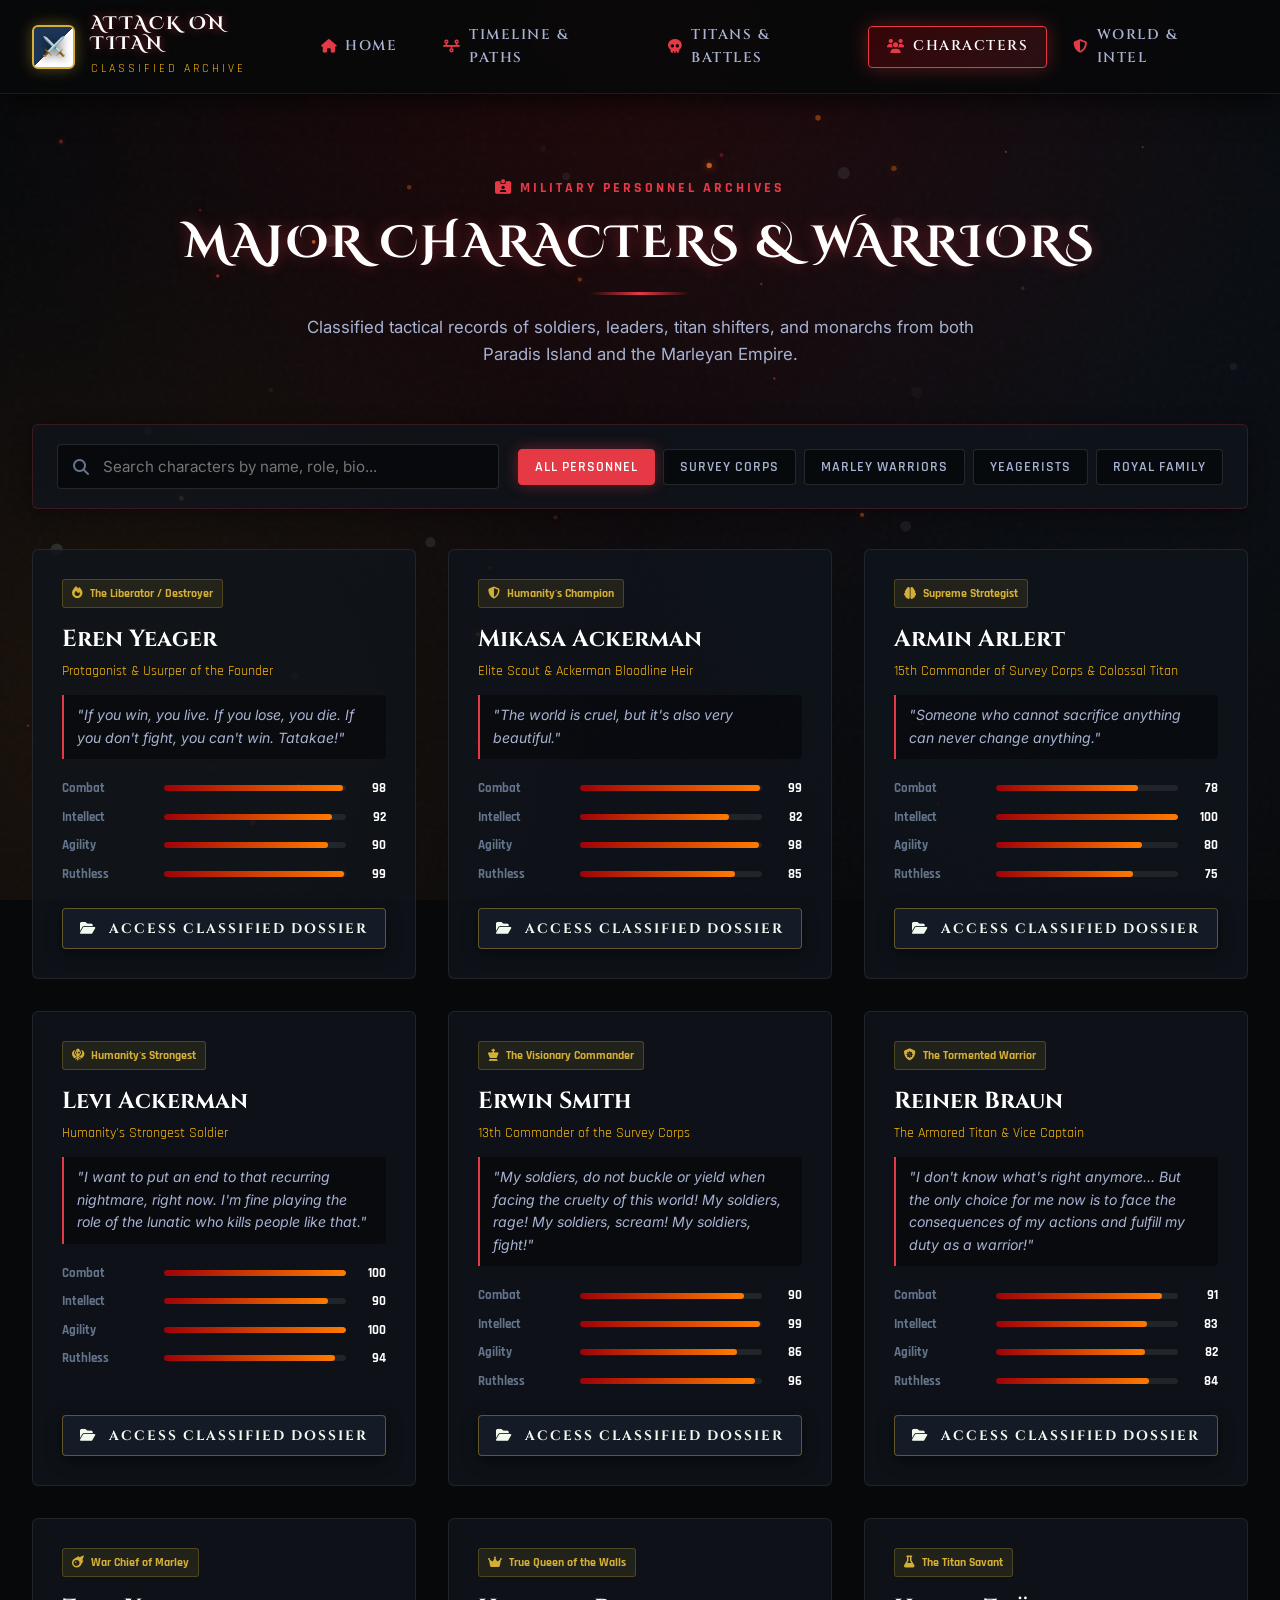
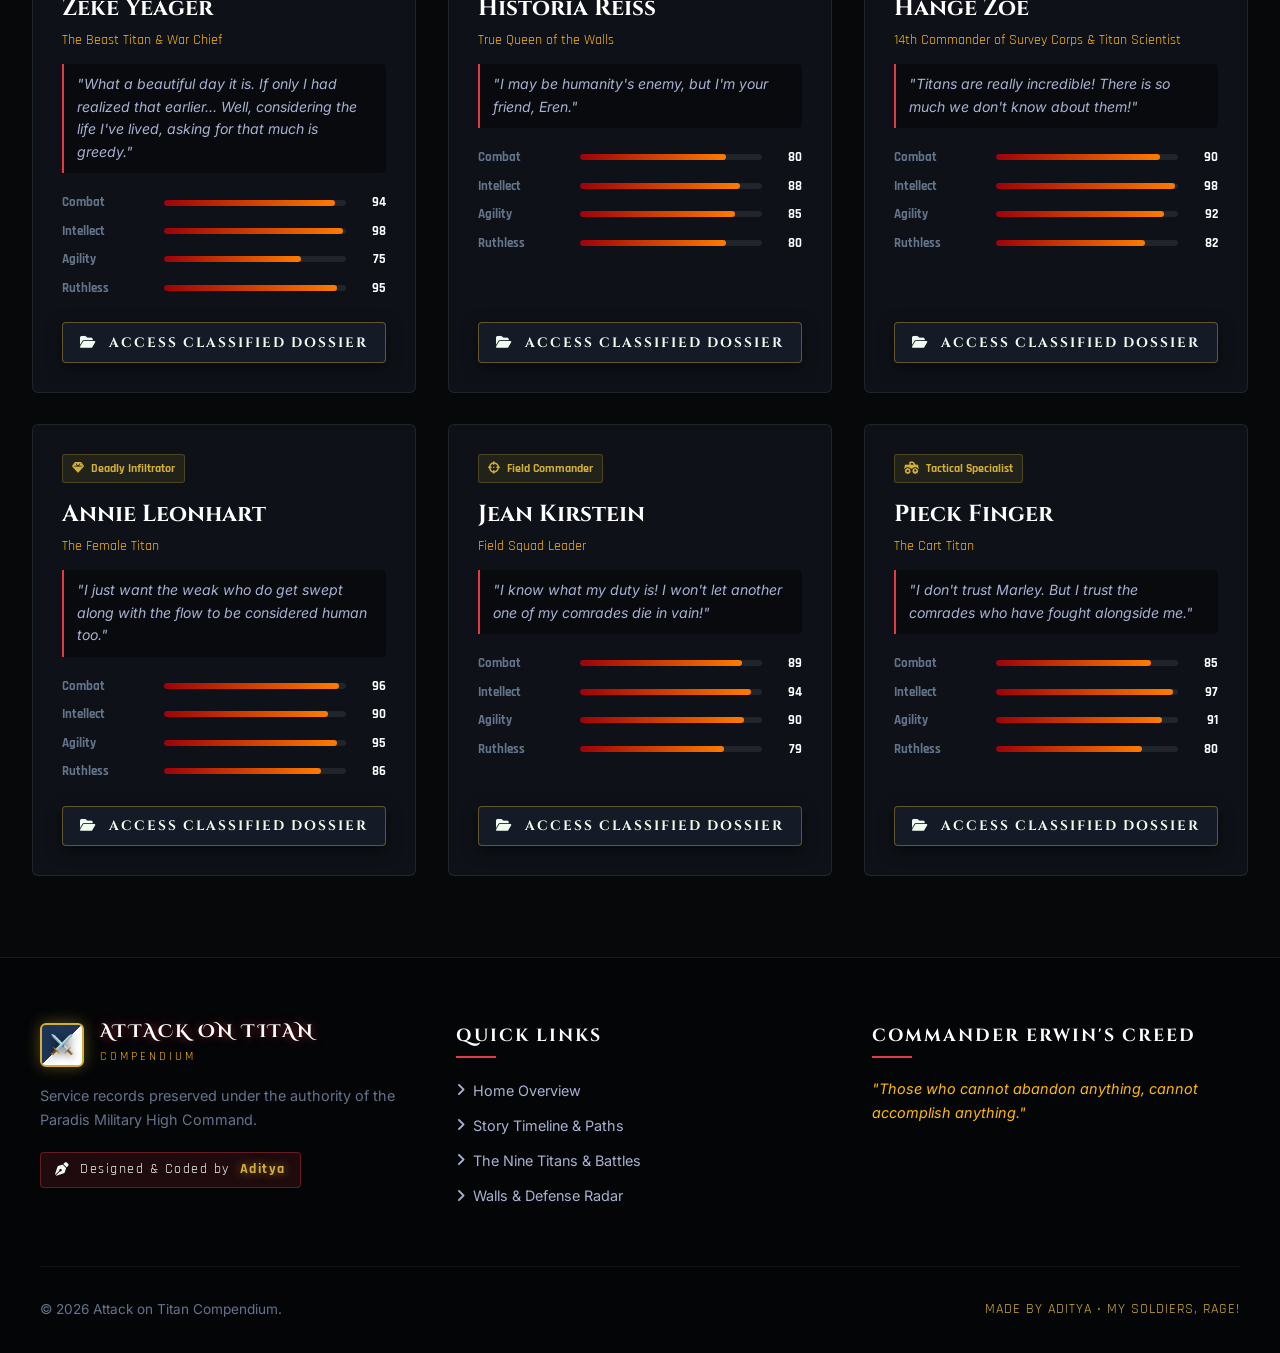
==== commit 8b9fbd85: "Remove audio soundboard and sound toggle" ====
--- a/characters.html
+++ b/characters.html
@@ -3,7 +3,7 @@
 <head>
   <meta charset="UTF-8">
   <meta name="viewport" content="width=device-width, initial-scale=1.0">
-  <title>Personnel Dossiers & Quote Soundboard | Attack on Titan Compendium</title>
+  <title>Personnel Dossiers & Characters | Attack on Titan Compendium</title>
   <link rel="stylesheet" href="https://cdnjs.cloudflare.com/ajax/libs/font-awesome/6.4.0/css/all.min.css">
   <link rel="stylesheet" href="css/style.css">
   <link rel="stylesheet" href="css/components.css">
@@ -26,14 +26,11 @@
         <li class="nav-item"><a href="index.html"><i class="fa-solid fa-house"></i> Home</a></li>
         <li class="nav-item"><a href="timeline.html"><i class="fa-solid fa-timeline"></i> Timeline & Paths</a></li>
         <li class="nav-item"><a href="titans.html"><i class="fa-solid fa-skull"></i> Titans & Battles</a></li>
-        <li class="nav-item"><a href="characters.html" class="active"><i class="fa-solid fa-users"></i> Characters & Quotes</a></li>
+        <li class="nav-item"><a href="characters.html" class="active"><i class="fa-solid fa-users"></i> Characters</a></li>
         <li class="nav-item"><a href="world.html"><i class="fa-solid fa-shield-halved"></i> World & Intel</a></li>
       </ul>
 
       <div class="nav-controls">
-        <button class="sound-toggle-btn" id="sound-toggle-btn" title="Toggle Cinematic Sound & SFX">
-          <i class="fa-solid fa-volume-xmark"></i> <span>Sound: OFF</span>
-        </button>
         <button class="mobile-menu-btn" id="mobile-menu-btn">
           <i class="fa-solid fa-bars"></i>
         </button>
@@ -42,22 +39,8 @@
 
     <!-- Main Content -->
     <main class="section">
-      <!-- FEATURE 6: "VOICES OF HUMANITY" ICONIC QUOTE SOUNDBOARD -->
+      <!-- Personnel Archives -->
       <div class="section-header reveal-on-scroll">
-        <span class="section-tag"><i class="fa-solid fa-volume-high"></i> Official Character Audio Archives</span>
-        <h2 class="section-title">Voices of Humanity • Character Audio Soundboard</h2>
-        <div class="section-divider"></div>
-        <p class="section-subtitle">
-          Legendary battle cries and iconic philosophies with original Japanese voice actor profiles. Click any button to play the voice line or upload your own favorite anime clip for instant custom playback.
-        </p>
-      </div>
-
-      <div class="soundboard-grid" id="quotes-soundboard-grid">
-        <!-- Rendered dynamically by app.js -->
-      </div>
-
-      <!-- Personnel Archives -->
-      <div class="section-header reveal-on-scroll" style="margin-top: 5rem;">
         <span class="section-tag"><i class="fa-solid fa-id-card-clip"></i> Military Personnel Archives</span>
         <h2 class="section-title">Major Characters & Warriors</h2>
         <div class="section-divider"></div>
@@ -136,7 +119,6 @@
 
   <script src="js/data.js"></script>
   <script src="js/particles.js"></script>
-  <script src="js/audio.js"></script>
   <script src="js/app.js"></script>
 </body>
 </html>
--- a/css/style.css
+++ b/css/style.css
@@ -263,36 +263,6 @@
   display: flex;
   align-items: center;
   gap: 0.75rem;
-}
-
-.sound-toggle-btn {
-  background: rgba(24, 30, 42, 0.9);
-  border: 1px solid rgba(212, 175, 55, 0.4);
-  color: var(--accent-gold);
-  padding: 0.5rem 0.9rem;
-  border-radius: 4px;
-  cursor: pointer;
-  display: flex;
-  align-items: center;
-  gap: 0.5rem;
-  font-family: var(--font-tech);
-  font-size: 0.85rem;
-  font-weight: 700;
-  letter-spacing: 1px;
-  text-transform: uppercase;
-  transition: all var(--transition-fast);
-}
-
-.sound-toggle-btn:hover {
-  background: rgba(212, 175, 55, 0.15);
-  border-color: var(--accent-gold);
-  box-shadow: 0 0 15px rgba(212, 175, 55, 0.4);
-}
-
-.sound-toggle-btn.active {
-  color: #00f5d4;
-  border-color: #00f5d4;
-  box-shadow: 0 0 15px rgba(0, 245, 212, 0.4);
 }
 
 .mobile-menu-btn {
--- a/css/components.css
+++ b/css/components.css
@@ -550,82 +550,6 @@
 }
 
 /* ==========================================================================
-   FEATURE 6: "VOICES OF HUMANITY" QUOTE SOUNDBOARD
-   ========================================================================== */
-.soundboard-grid {
-  display: grid;
-  grid-template-columns: repeat(auto-fit, minmax(320px, 1fr));
-  gap: 2rem;
-  margin: 3rem 0;
-}
-
-.soundboard-card {
-  background: var(--bg-card);
-  border: 1px solid rgba(255, 255, 255, 0.08);
-  border-radius: 6px;
-  padding: 2rem;
-  display: flex;
-  flex-direction: column;
-  transition: all var(--transition-normal);
-}
-
-.soundboard-card:hover {
-  transform: translateY(-4px);
-  border-color: var(--card-theme, var(--accent-red));
-  box-shadow: 0 10px 30px rgba(0, 0, 0, 0.7);
-}
-
-.soundboard-speaker {
-  font-family: var(--font-heading);
-  font-size: 1.25rem;
-  color: #fff;
-  margin-bottom: 0.2rem;
-}
-
-.soundboard-japanese {
-  font-family: var(--font-tech);
-  font-size: 0.85rem;
-  color: var(--accent-gold);
-  margin-bottom: 1rem;
-}
-
-.soundboard-quote-box {
-  background: rgba(0, 0, 0, 0.5);
-  border-left: 3px solid var(--card-theme, var(--accent-red));
-  padding: 1rem;
-  font-style: italic;
-  color: #f1faee;
-  font-size: 0.95rem;
-  margin-bottom: 1.2rem;
-  border-radius: 0 4px 4px 0;
-  line-height: 1.6;
-}
-
-.soundboard-play-btn {
-  margin-top: auto;
-  background: rgba(255, 255, 255, 0.06);
-  border: 1px solid var(--card-theme, var(--accent-red));
-  color: #fff;
-  padding: 0.6rem 1.2rem;
-  border-radius: 4px;
-  font-family: var(--font-tech);
-  font-size: 0.85rem;
-  font-weight: 700;
-  letter-spacing: 1.5px;
-  cursor: pointer;
-  display: inline-flex;
-  align-items: center;
-  justify-content: center;
-  gap: 0.5rem;
-  transition: all var(--transition-fast);
-}
-
-.soundboard-play-btn:hover {
-  background: var(--card-theme, var(--accent-red));
-  box-shadow: 0 0 15px var(--card-theme, var(--accent-red));
-}
-
-/* ==========================================================================
    FEATURE 7: "THE RUMBLING" GLOBAL IMPACT SIMULATOR
    ========================================================================== */
 .rumbling-simulator-card {
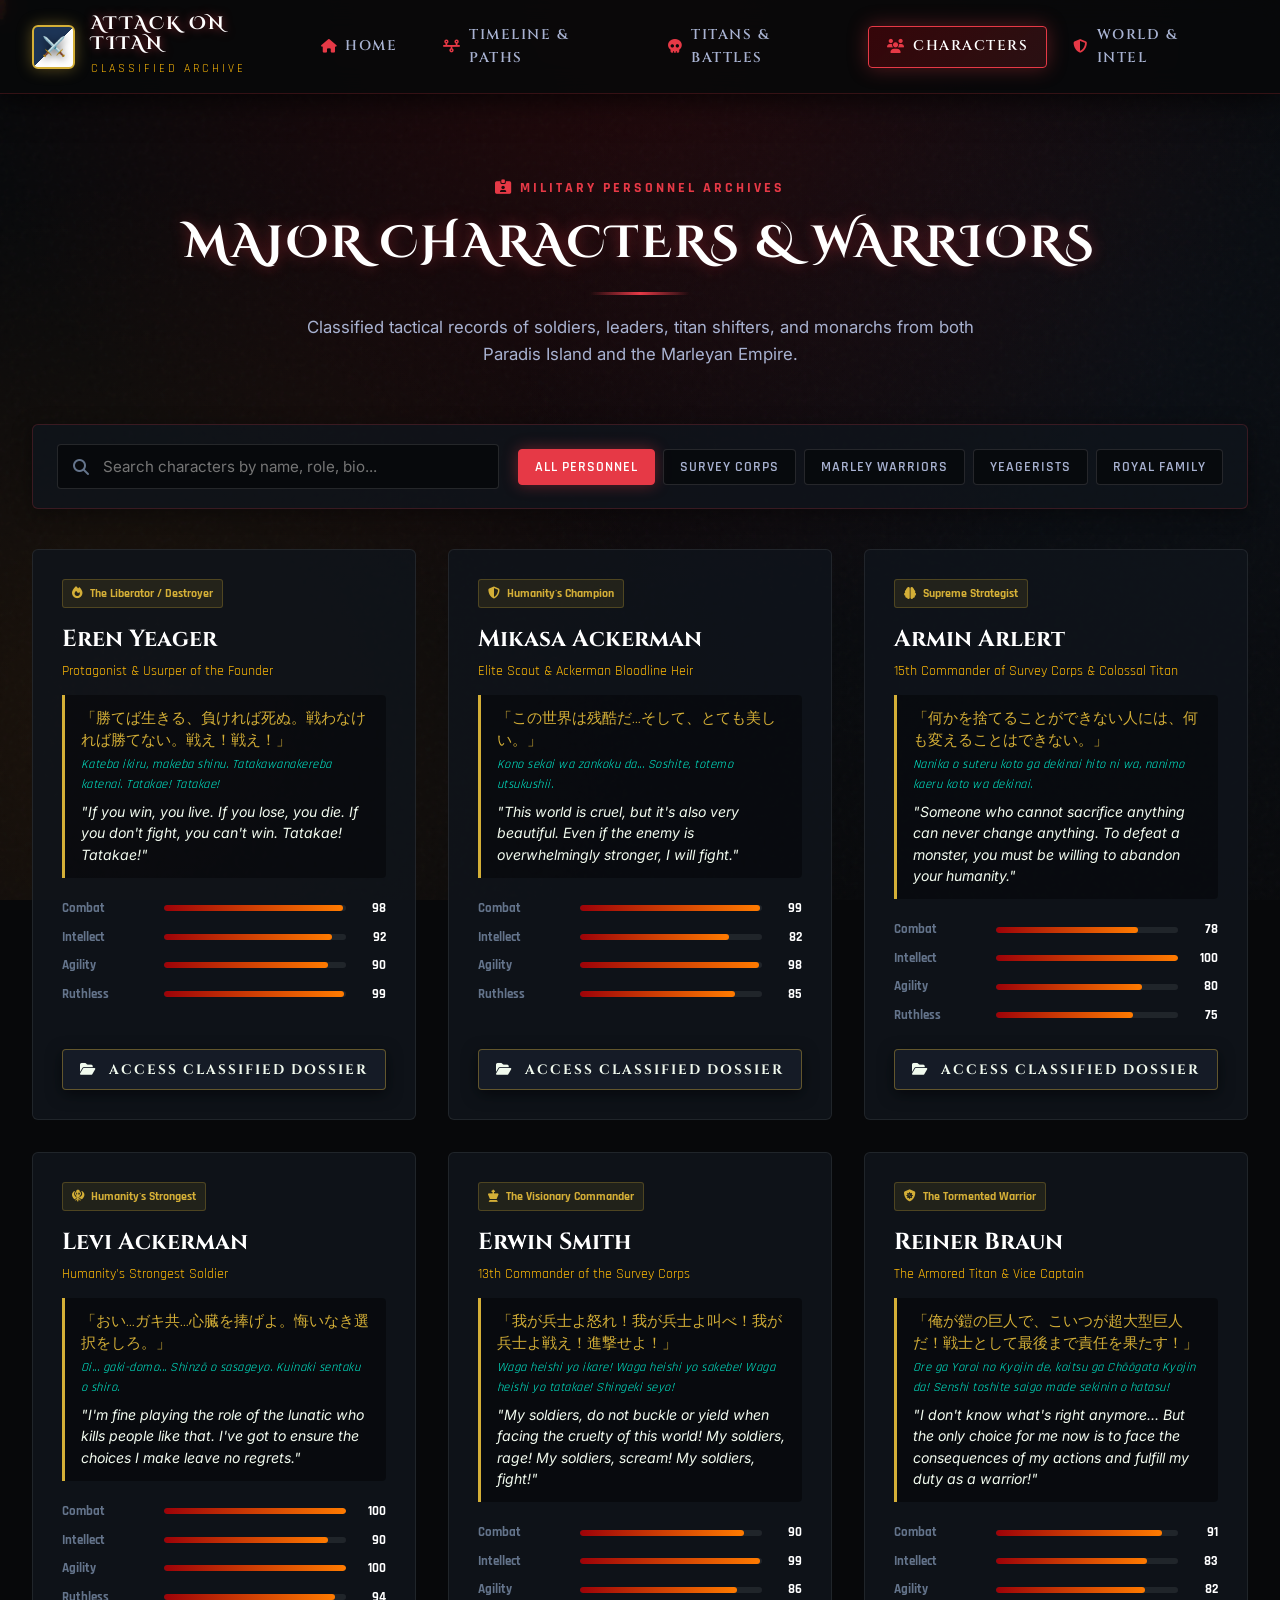
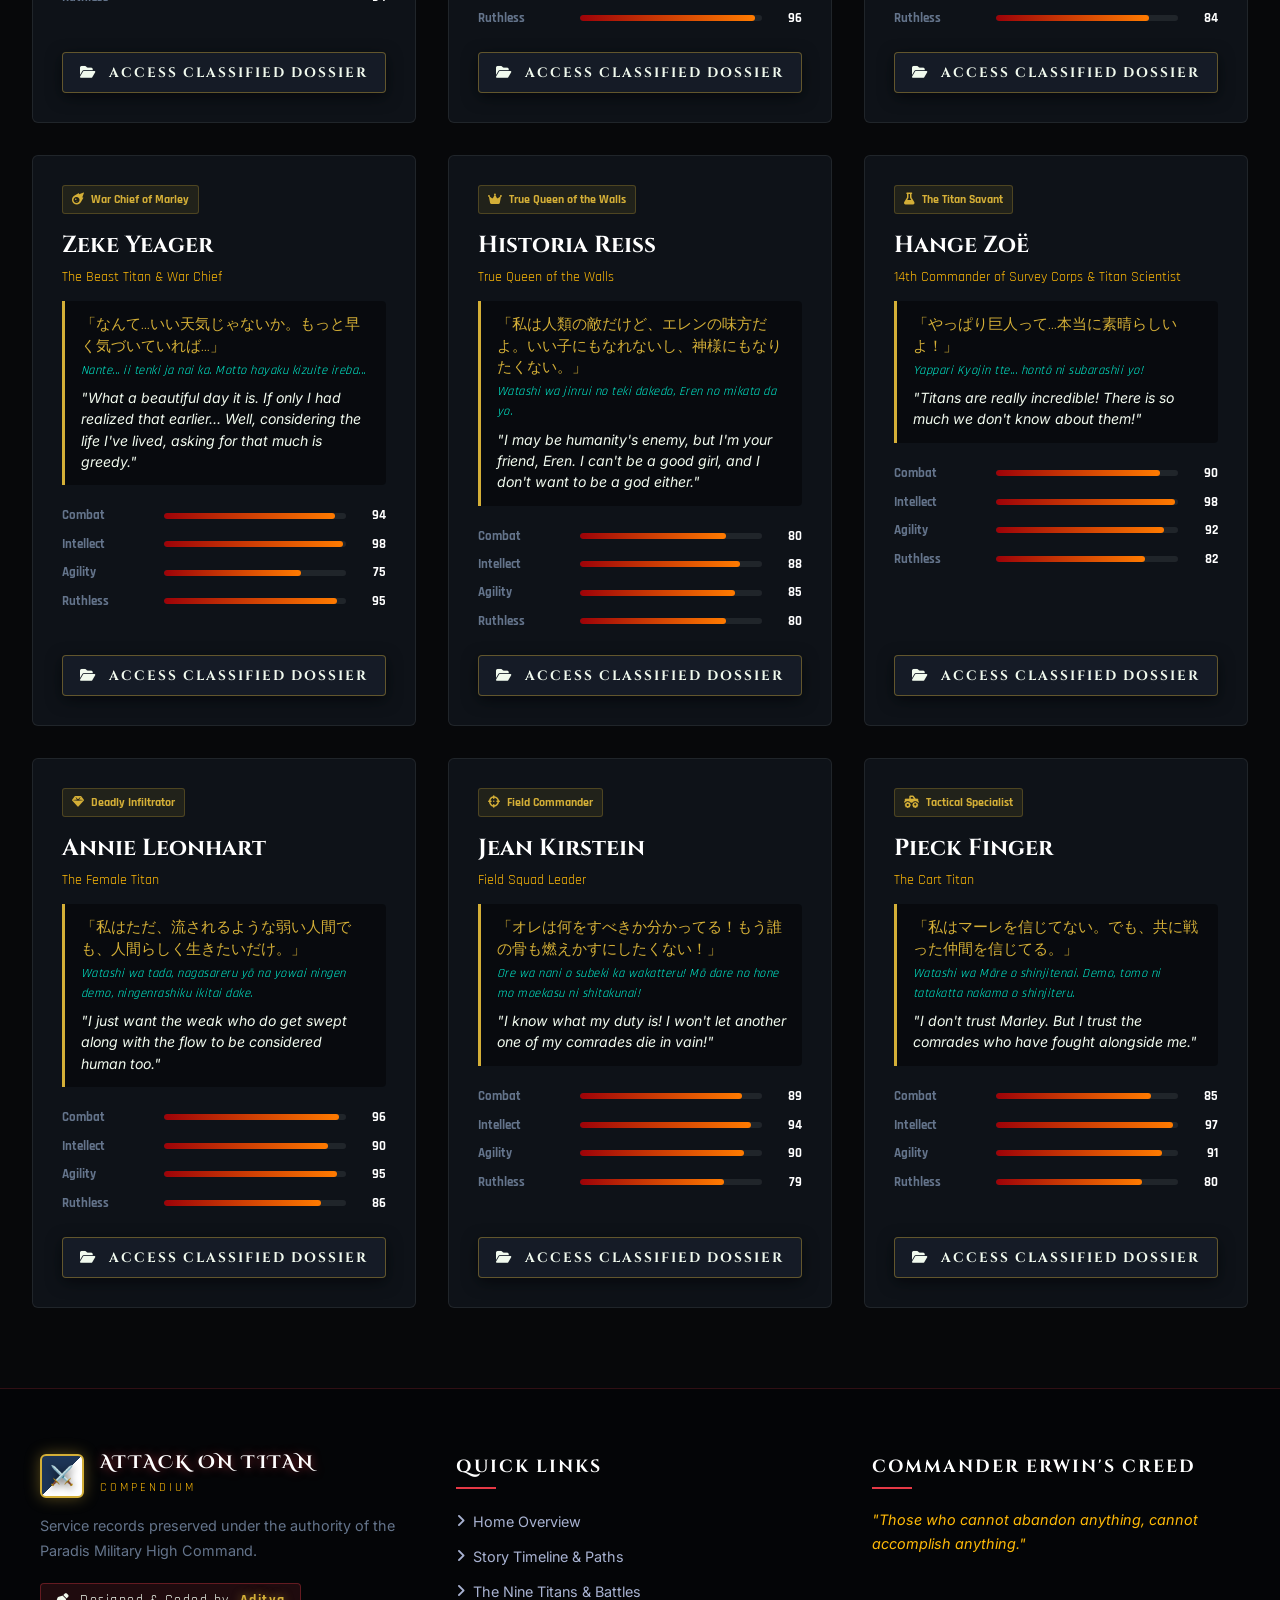
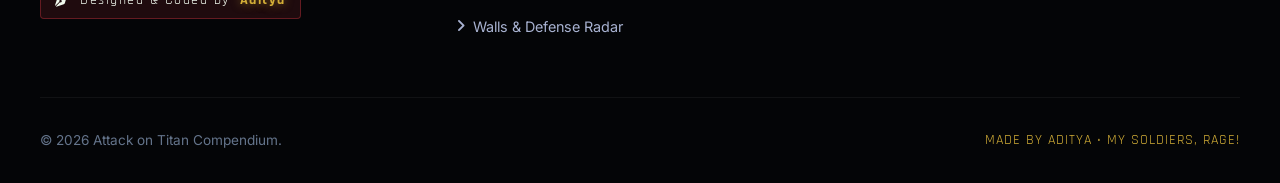
==== commit d635bf99: "Add Wings of Freedom SVG favicon and Japanese quotes across all pages" ====
--- a/characters.html
+++ b/characters.html
@@ -4,6 +4,9 @@
   <meta charset="UTF-8">
   <meta name="viewport" content="width=device-width, initial-scale=1.0">
   <title>Personnel Dossiers & Characters | Attack on Titan Compendium</title>
+  <!-- Favicon -->
+  <link rel="icon" type="image/svg+xml" href="favicon.svg">
+  <link rel="apple-touch-icon" href="favicon.svg">
   <link rel="stylesheet" href="https://cdnjs.cloudflare.com/ajax/libs/font-awesome/6.4.0/css/all.min.css">
   <link rel="stylesheet" href="css/style.css">
   <link rel="stylesheet" href="css/components.css">
--- a/css/style.css
+++ b/css/style.css
@@ -614,6 +614,47 @@
   text-align: center;
   margin-bottom: 3.5rem;
   position: relative;
+}
+
+.character-quote {
+  font-style: italic;
+  color: var(--text-secondary);
+  font-size: 0.9rem;
+  line-height: 1.6;
+  margin-bottom: 1.5rem;
+  border-left: 2px solid var(--accent-gold);
+  padding-left: 0.75rem;
+}
+
+.character-quote-box {
+  background: rgba(0, 0, 0, 0.4);
+  border-left: 3px solid var(--accent-gold);
+  border-radius: 0 4px 4px 0;
+  padding: 0.85rem 1rem;
+  margin-bottom: 1.25rem;
+}
+
+.quote-japanese-text {
+  font-family: var(--font-heading);
+  font-size: 0.95rem;
+  color: var(--accent-gold);
+  margin-bottom: 0.25rem;
+  line-height: 1.4;
+}
+
+.quote-romanji-text {
+  font-family: var(--font-tech);
+  font-size: 0.78rem;
+  color: #00f5d4;
+  margin-bottom: 0.4rem;
+  letter-spacing: 0.5px;
+}
+
+.quote-english-text {
+  font-style: italic;
+  color: #f1faee;
+  font-size: 0.88rem;
+  line-height: 1.5;
 }
 
 .section-tag {
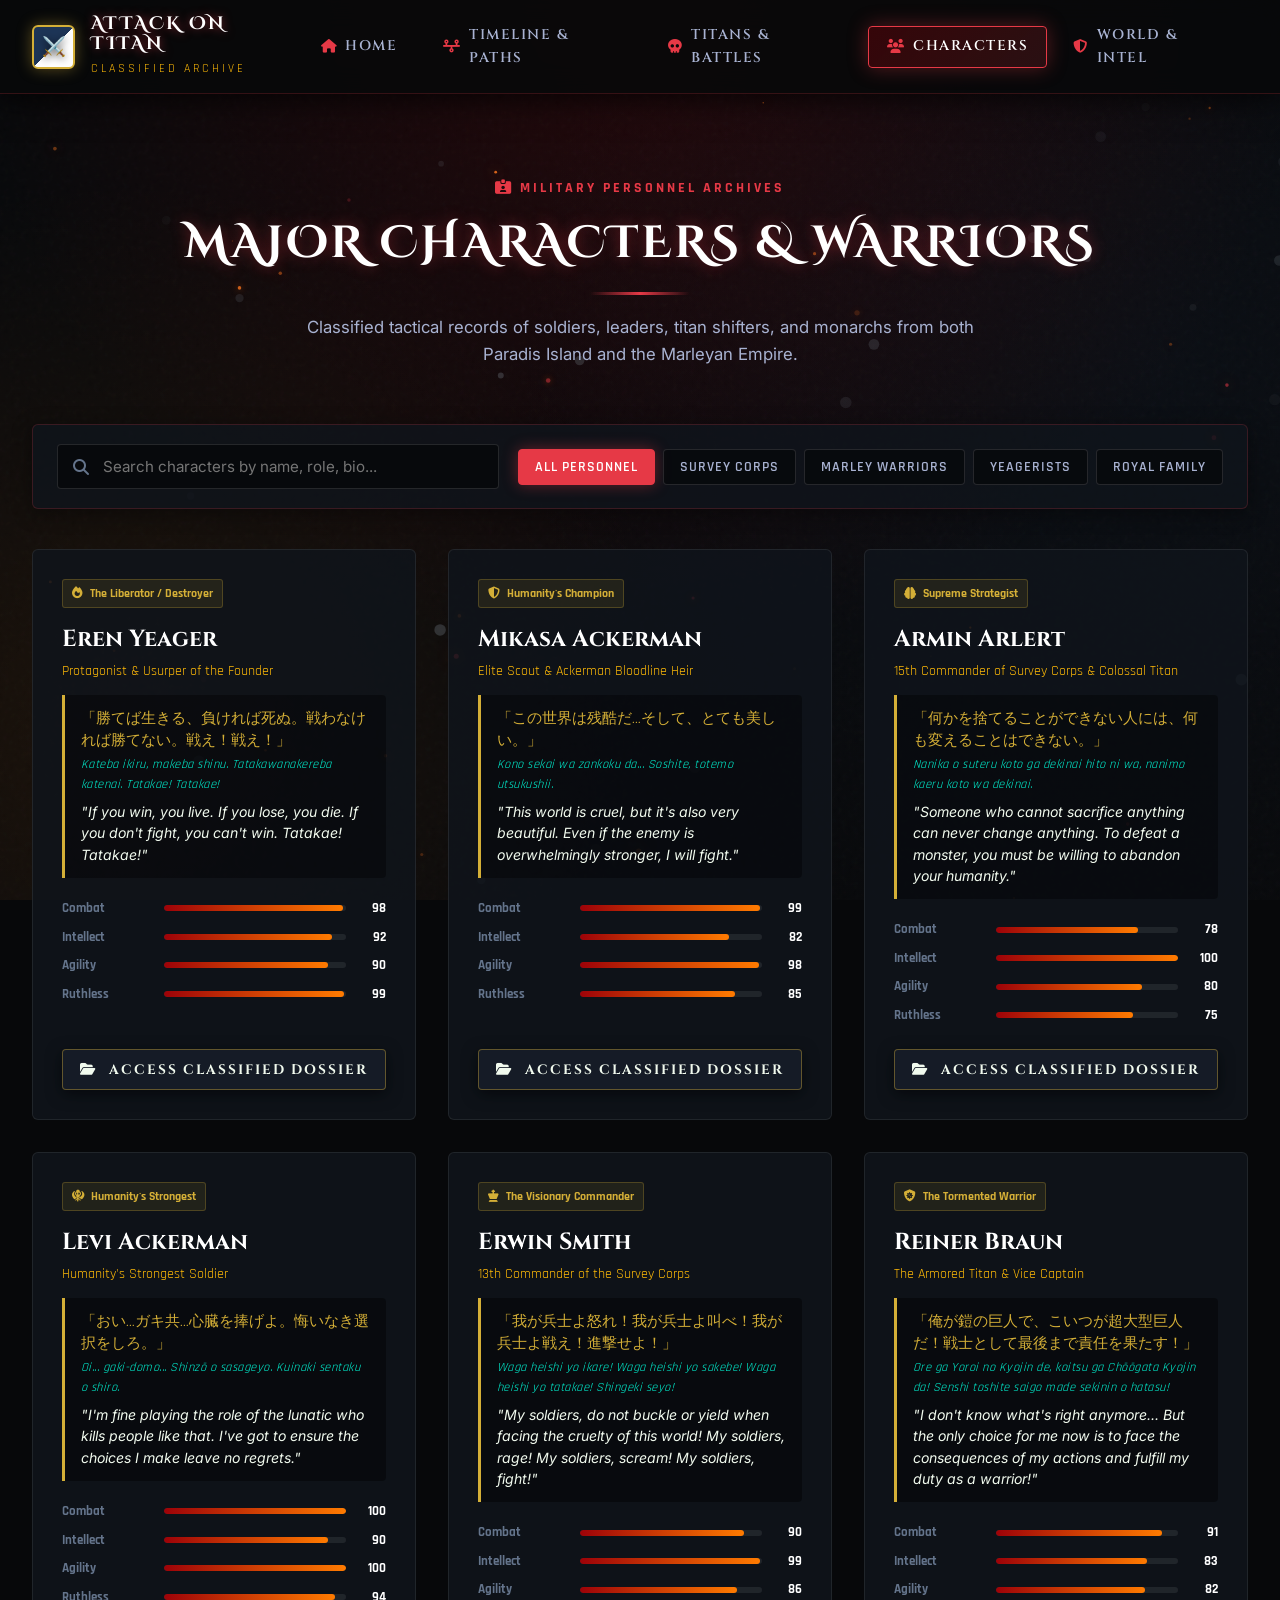
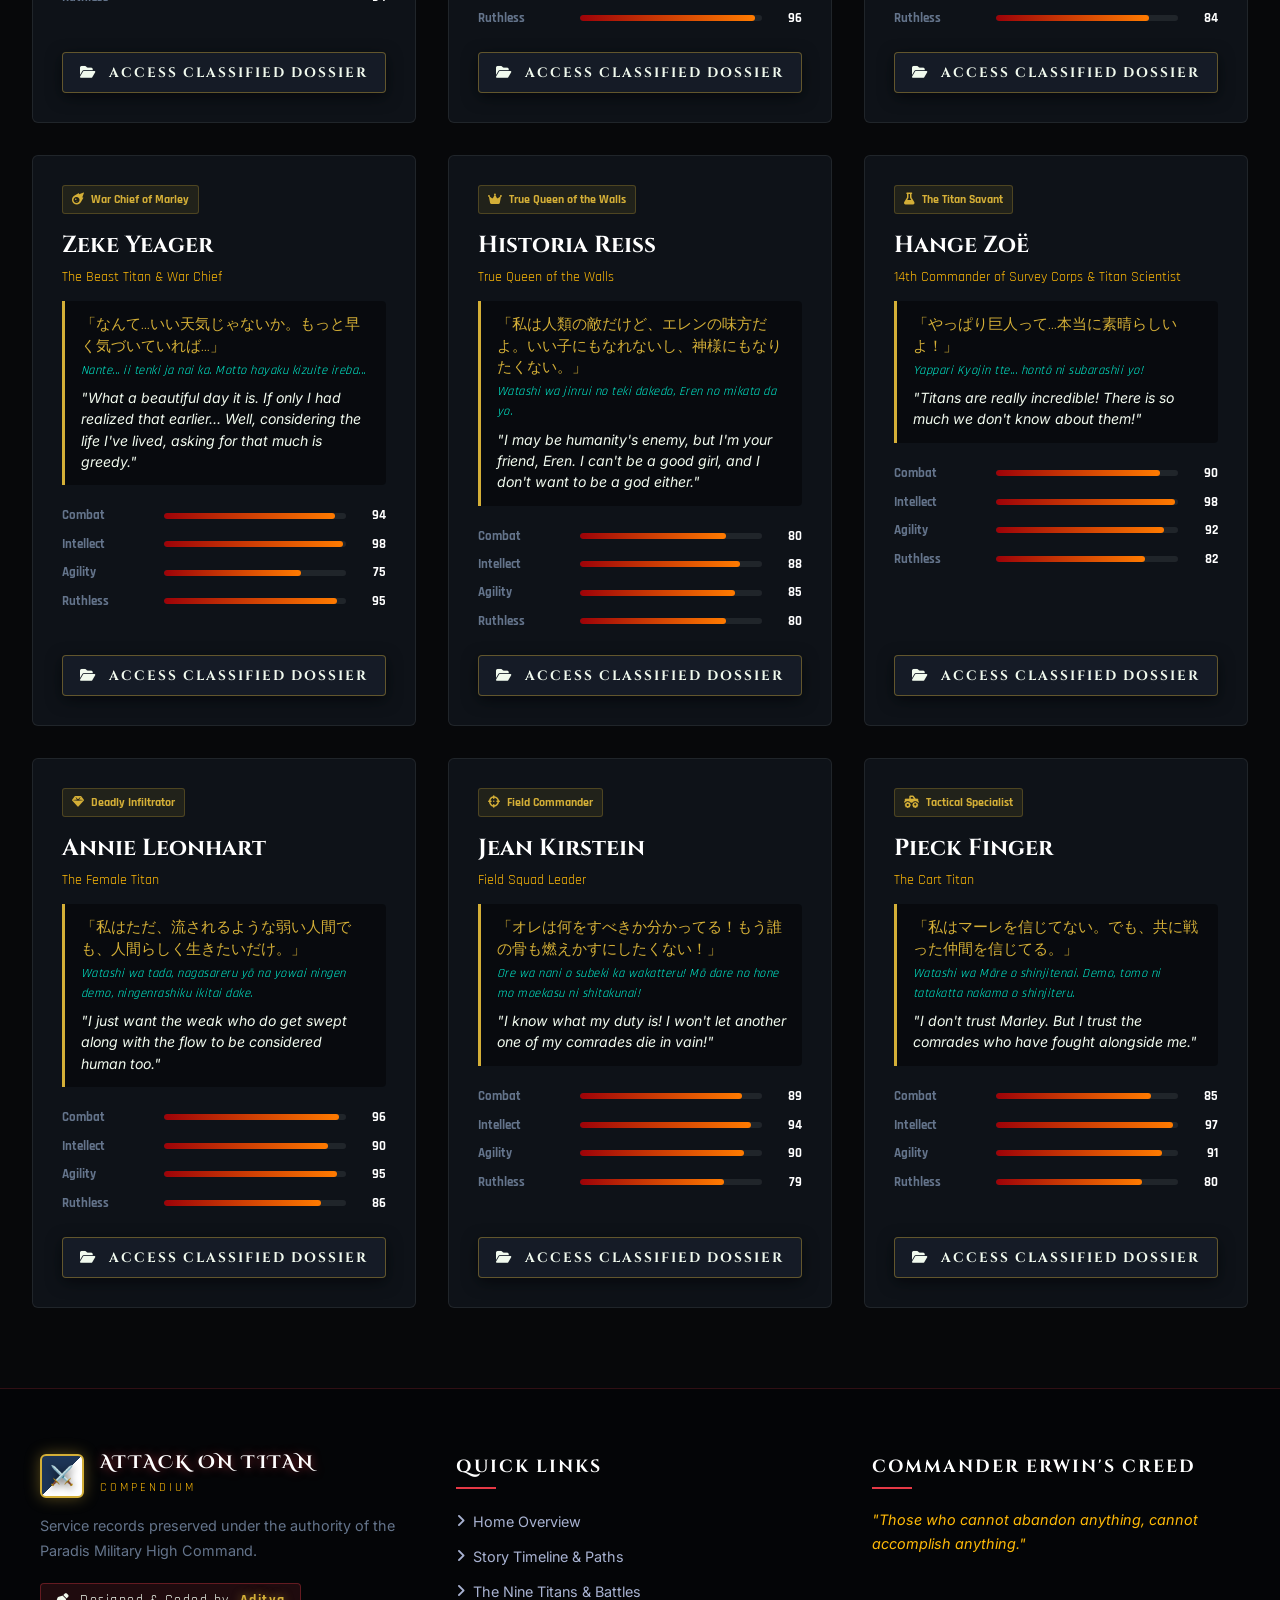
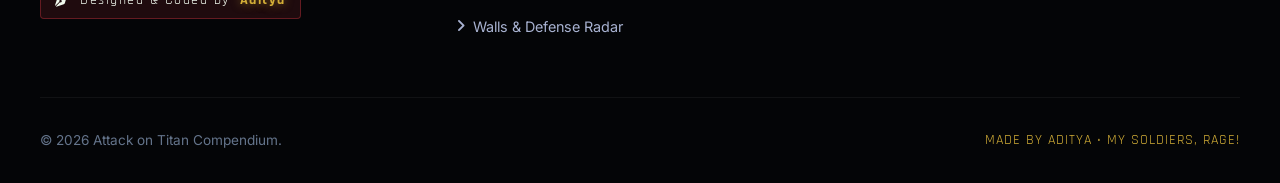
==== commit 22de4f20: "Update favicon with user-uploaded 3D Attack Titan head" ====
--- a/characters.html
+++ b/characters.html
@@ -5,8 +5,8 @@
   <meta name="viewport" content="width=device-width, initial-scale=1.0">
   <title>Personnel Dossiers & Characters | Attack on Titan Compendium</title>
   <!-- Favicon -->
-  <link rel="icon" type="image/svg+xml" href="favicon.svg">
-  <link rel="apple-touch-icon" href="favicon.svg">
+  <link rel="icon" type="image/webp" href="favicon.webp">
+  <link rel="apple-touch-icon" href="favicon.webp">
   <link rel="stylesheet" href="https://cdnjs.cloudflare.com/ajax/libs/font-awesome/6.4.0/css/all.min.css">
   <link rel="stylesheet" href="css/style.css">
   <link rel="stylesheet" href="css/components.css">
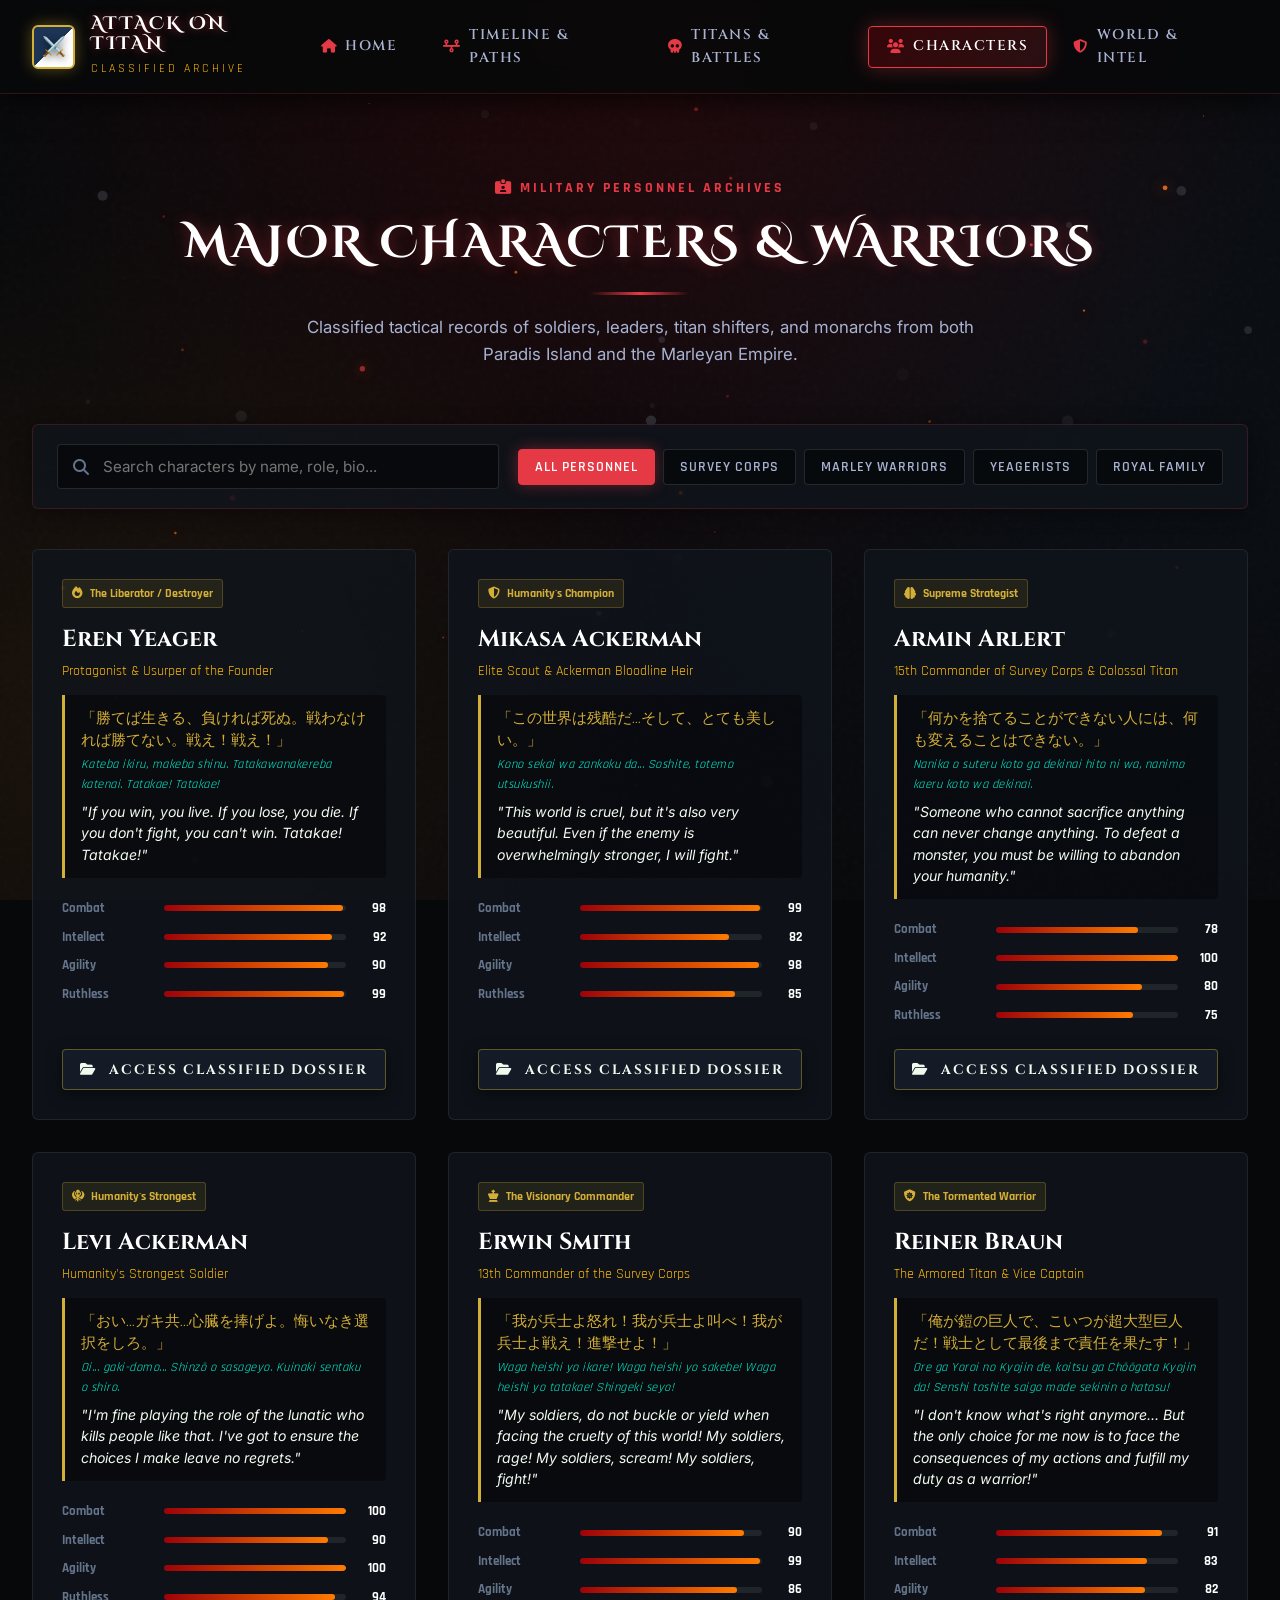
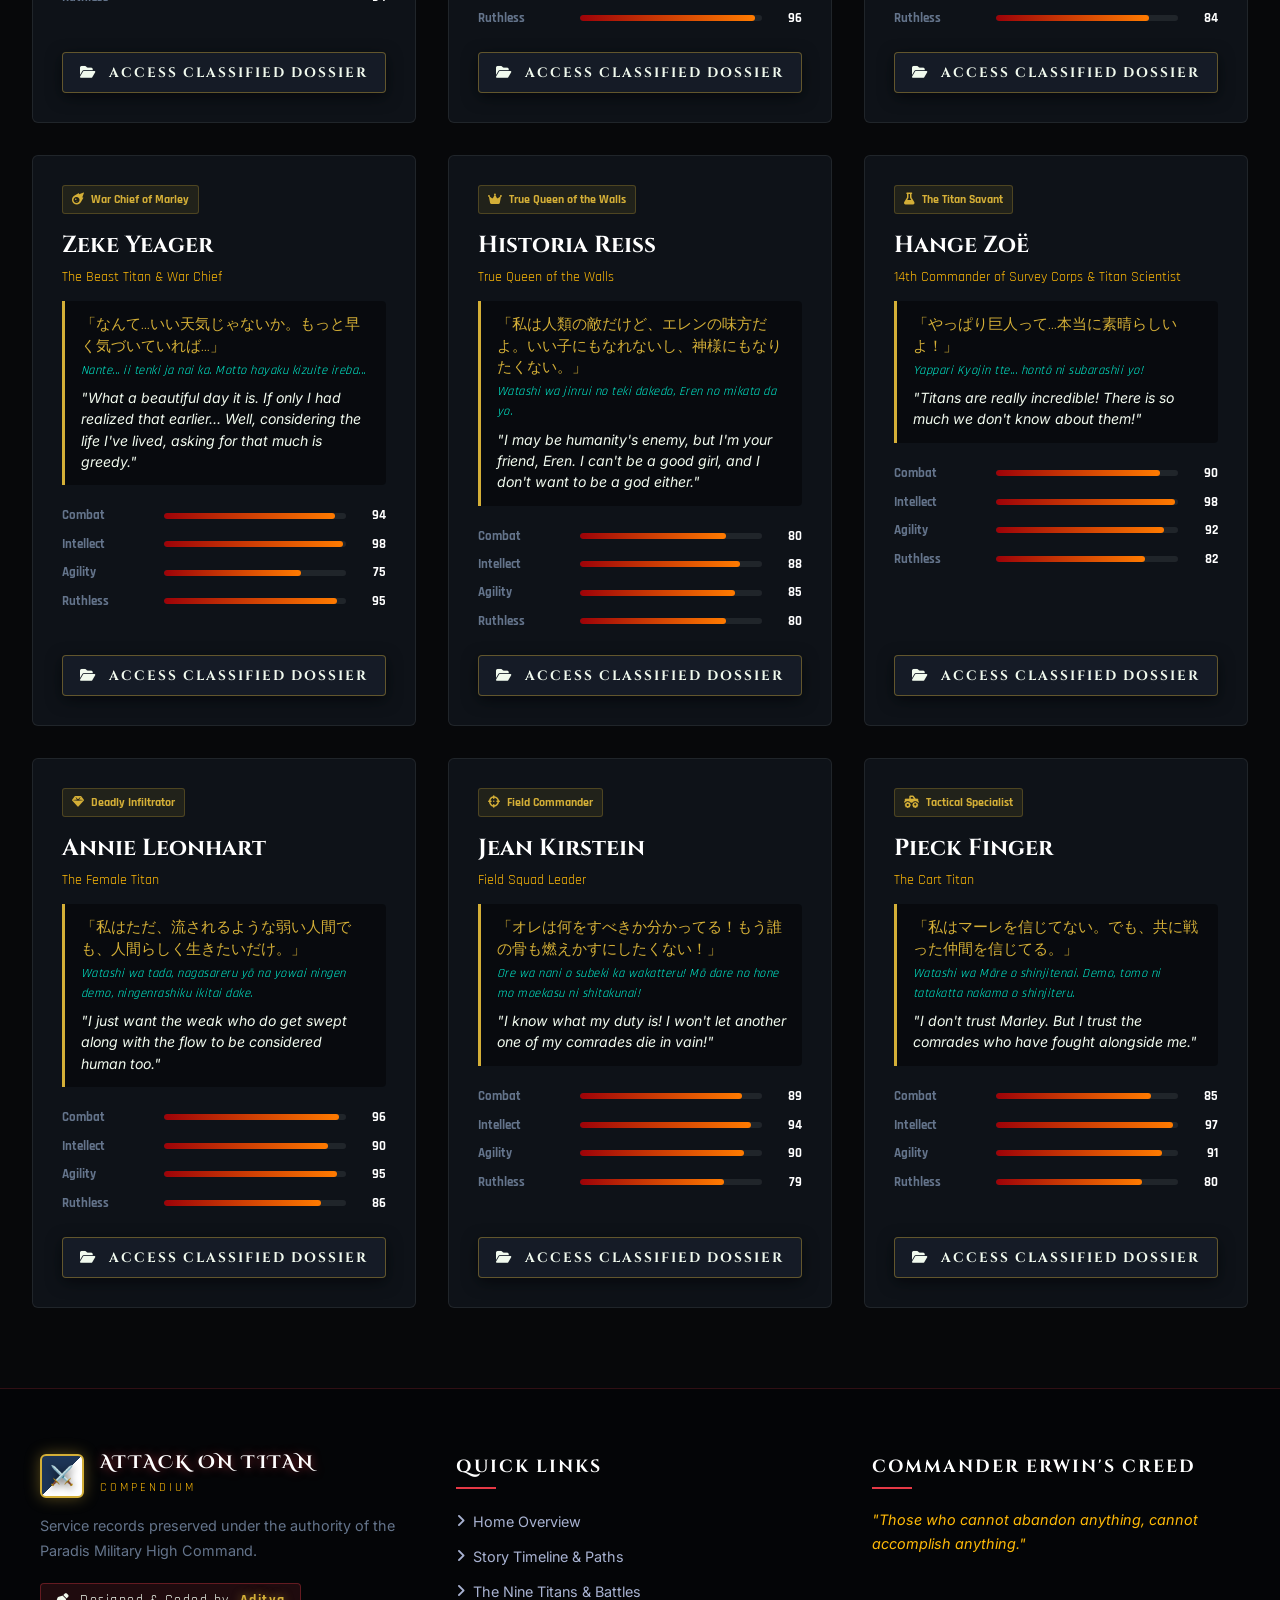
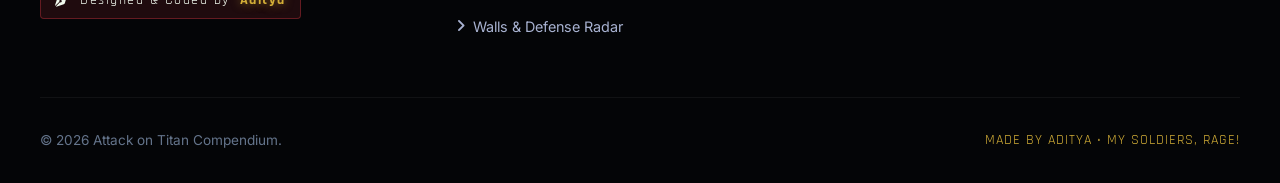
==== commit 5f379c3b: "Restore Wings of Freedom SVG military shield favicon across all pages" ====
--- a/characters.html
+++ b/characters.html
@@ -5,8 +5,8 @@
   <meta name="viewport" content="width=device-width, initial-scale=1.0">
   <title>Personnel Dossiers & Characters | Attack on Titan Compendium</title>
   <!-- Favicon -->
-  <link rel="icon" type="image/webp" href="favicon.webp">
-  <link rel="apple-touch-icon" href="favicon.webp">
+  <link rel="icon" type="image/svg+xml" href="favicon.svg">
+  <link rel="apple-touch-icon" href="favicon.svg">
   <link rel="stylesheet" href="https://cdnjs.cloudflare.com/ajax/libs/font-awesome/6.4.0/css/all.min.css">
   <link rel="stylesheet" href="css/style.css">
   <link rel="stylesheet" href="css/components.css">
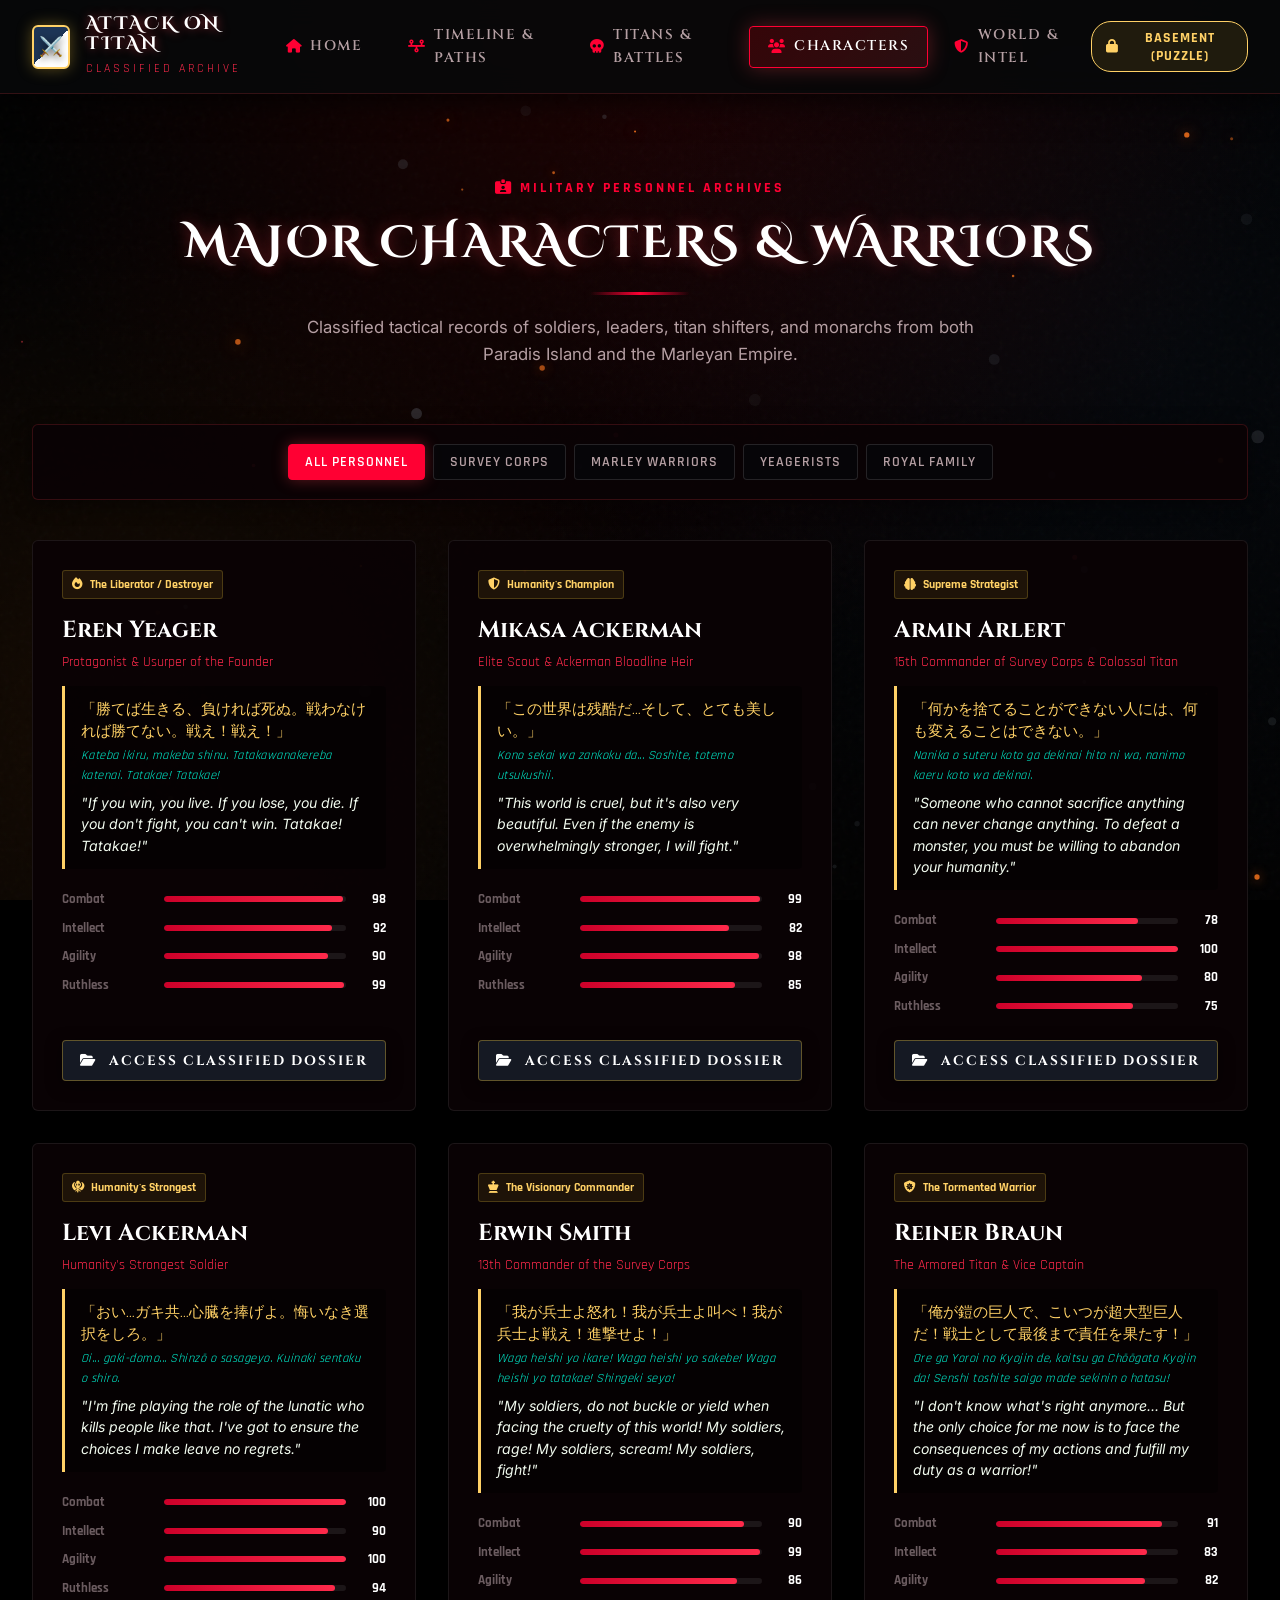
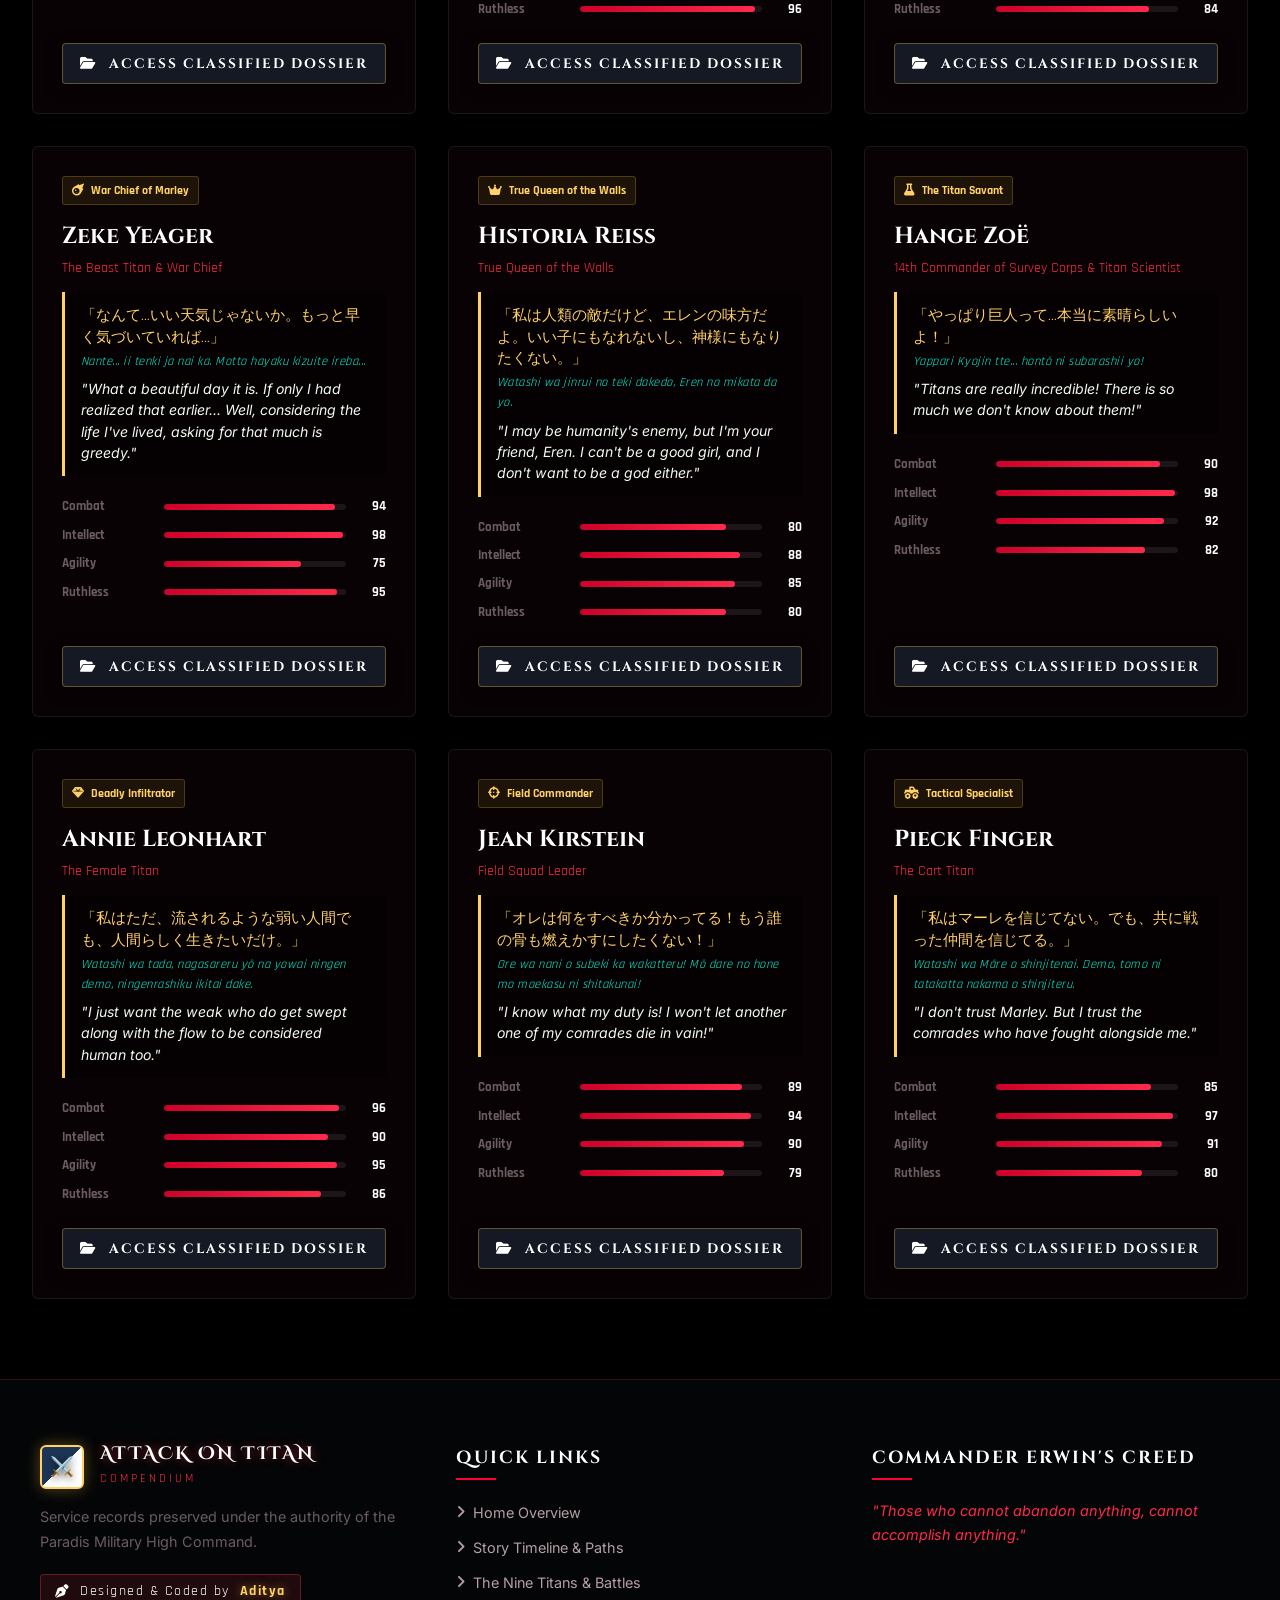
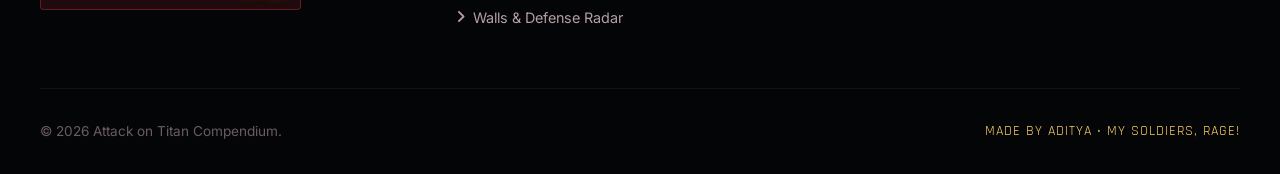
==== commit a77c3686: "Remove search option completely from all pages and filter bars" ====
--- a/characters.html
+++ b/characters.html
@@ -52,14 +52,9 @@
         </p>
       </div>
 
-      <!-- Filter & Search Bar -->
+      <!-- Filter Bar -->
       <div class="filter-bar reveal-on-scroll stagger-1">
-        <div class="search-input-box">
-          <i class="fa-solid fa-magnifying-glass"></i>
-          <input type="text" id="characters-search" class="search-input" placeholder="Search characters by name, role, bio..." autocomplete="off">
-        </div>
-
-        <div class="filter-pills">
+        <div class="filter-pills" style="margin: 0 auto;">
           <button class="filter-btn active" data-allegiance="all">All Personnel</button>
           <button class="filter-btn" data-allegiance="survey">Survey Corps</button>
           <button class="filter-btn" data-allegiance="marley">Marley Warriors</button>
--- a/css/style.css
+++ b/css/style.css
@@ -2,34 +2,34 @@
 @import url('https://fonts.googleapis.com/css2?family=Cinzel:wght@400;600;700;900&family=Cinzel+Decorative:wght@700;900&family=Rajdhani:wght@500;600;700&family=Inter:wght@300;400;500;600;700&display=swap');
 
 :root {
-  --bg-primary: #07080a;
-  --bg-secondary: #0e1117;
-  --bg-card: rgba(16, 20, 28, 0.85);
-  --bg-card-hover: rgba(24, 30, 42, 0.95);
-  --border-card: rgba(230, 57, 70, 0.25);
-  --border-gold: rgba(212, 175, 55, 0.35);
-
-  --accent-red: #e63946;
-  --accent-crimson: #9d0208;
-  --accent-amber: #ff7b00;
-  --accent-gold: #d4af37;
-  --accent-emerald: #2a9d8f;
-  --accent-scout-blue: #1d3557;
-  --accent-titan-glow: #ff5400;
+  --bg-primary: #000000;
+  --bg-secondary: #050102;
+  --bg-card: rgba(10, 3, 5, 0.92);
+  --bg-card-hover: rgba(22, 6, 10, 0.98);
+  --border-card: rgba(255, 0, 51, 0.25);
+  --border-gold: rgba(255, 0, 51, 0.45);
+
+  --accent-red: #ff0033;
+  --accent-crimson: #cc0029;
+  --accent-amber: #ff2a4b;
+  --accent-gold: #ffd166;
+  --accent-emerald: #00f5d4;
+  --accent-scout-blue: #2a050a;
+  --accent-titan-glow: #ff0033;
   
-  --text-primary: #f1faee;
-  --text-secondary: #a8b2d1;
-  --text-muted: #64748b;
-  --text-highlight: #ffba08;
+  --text-primary: #ffffff;
+  --text-secondary: #b59fa3;
+  --text-muted: #6b5c60;
+  --text-highlight: #ff2a4b;
 
   --font-display: 'Cinzel Decorative', 'Cinzel', serif;
   --font-heading: 'Cinzel', serif;
   --font-tech: 'Rajdhani', sans-serif;
   --font-body: 'Inter', sans-serif;
 
-  --glow-red: 0 0 25px rgba(230, 57, 70, 0.45);
-  --glow-amber: 0 0 25px rgba(255, 123, 0, 0.45);
-  --glow-blue: 0 0 25px rgba(29, 53, 87, 0.55);
+  --glow-red: 0 0 25px rgba(255, 0, 51, 0.65);
+  --glow-amber: 0 0 25px rgba(255, 42, 75, 0.45);
+  --glow-blue: 0 0 25px rgba(255, 0, 51, 0.35);
 
   --transition-fast: 0.2s ease;
   --transition-normal: 0.35s cubic-bezier(0.16, 1, 0.3, 1);
@@ -113,44 +113,102 @@
 }
 
 /* ==========================================================================
-   SCROLL TRIGGER ANIMATION SYSTEM
+   DRAMATIC SCROLL TRIGGER ANIMATION SYSTEM
    ========================================================================== */
+
+/* Floating Back-to-Top Button */
+.scroll-top-btn {
+  position: fixed;
+  bottom: 2.2rem;
+  right: 2.2rem;
+  width: 48px;
+  height: 48px;
+  border-radius: 50%;
+  background: rgba(10, 3, 5, 0.95);
+  border: 1.5px solid var(--accent-red);
+  color: #fff;
+  display: flex;
+  align-items: center;
+  justify-content: center;
+  font-size: 1.2rem;
+  cursor: pointer;
+  z-index: 999;
+  opacity: 0;
+  visibility: hidden;
+  transform: translateY(25px) scale(0.85);
+  transition: all 0.4s cubic-bezier(0.16, 1, 0.3, 1);
+  box-shadow: 0 6px 25px rgba(0, 0, 0, 0.9), 0 0 15px rgba(255, 0, 51, 0.4);
+}
+
+.scroll-top-btn.is-visible {
+  opacity: 1;
+  visibility: visible;
+  transform: translateY(0) scale(1);
+}
+
+.scroll-top-btn:hover {
+  background: var(--accent-red);
+  color: #fff;
+  transform: translateY(-5px) scale(1.1);
+  box-shadow: 0 0 30px var(--accent-red);
+}
+
+/* Highly Evident & Crisp Scroll Trigger Reveal Animations (No Blur) */
 .reveal-on-scroll {
   opacity: 0;
-  transform: translateY(35px);
-  transition: opacity 0.8s cubic-bezier(0.16, 1, 0.3, 1), transform 0.8s cubic-bezier(0.16, 1, 0.3, 1);
+  transform: translateY(80px) scale(0.92);
+  transition: opacity 0.95s cubic-bezier(0.16, 1, 0.3, 1), transform 0.95s cubic-bezier(0.16, 1, 0.3, 1);
   will-change: opacity, transform;
 }
 
 .reveal-on-scroll.is-revealed {
   opacity: 1;
-  transform: translateY(0);
+  transform: translateY(0) scale(1);
 }
 
 .reveal-left {
   opacity: 0;
-  transform: translateX(-40px);
-  transition: opacity 0.8s cubic-bezier(0.16, 1, 0.3, 1), transform 0.8s cubic-bezier(0.16, 1, 0.3, 1);
-}
+  transform: translateX(-100px) scale(0.9);
+  transition: opacity 0.95s cubic-bezier(0.16, 1, 0.3, 1), transform 0.95s cubic-bezier(0.16, 1, 0.3, 1);
+  will-change: opacity, transform;
+}
+
 .reveal-left.is-revealed {
   opacity: 1;
-  transform: translateX(0);
+  transform: translateX(0) scale(1);
 }
 
 .reveal-right {
   opacity: 0;
-  transform: translateX(40px);
-  transition: opacity 0.8s cubic-bezier(0.16, 1, 0.3, 1), transform 0.8s cubic-bezier(0.16, 1, 0.3, 1);
-}
+  transform: translateX(100px) scale(0.9);
+  transition: opacity 0.95s cubic-bezier(0.16, 1, 0.3, 1), transform 0.95s cubic-bezier(0.16, 1, 0.3, 1);
+  will-change: opacity, transform;
+}
+
 .reveal-right.is-revealed {
   opacity: 1;
-  transform: translateX(0);
-}
-
-.stagger-1 { transition-delay: 0.1s; }
-.stagger-2 { transition-delay: 0.2s; }
-.stagger-3 { transition-delay: 0.3s; }
-.stagger-4 { transition-delay: 0.4s; }
+  transform: translateX(0) scale(1);
+}
+
+.reveal-scale {
+  opacity: 0;
+  transform: scale(0.78);
+  transition: opacity 0.95s cubic-bezier(0.16, 1, 0.3, 1), transform 0.95s cubic-bezier(0.16, 1, 0.3, 1);
+  will-change: opacity, transform;
+}
+
+.reveal-scale.is-revealed {
+  opacity: 1;
+  transform: scale(1);
+}
+
+/* Distinct Wave Stagger Delays */
+.stagger-1 { transition-delay: 0.15s; }
+.stagger-2 { transition-delay: 0.30s; }
+.stagger-3 { transition-delay: 0.45s; }
+.stagger-4 { transition-delay: 0.60s; }
+.stagger-5 { transition-delay: 0.75s; }
+.stagger-6 { transition-delay: 0.90s; }
 
 /* Top Navigation Bar */
 .navbar {
@@ -919,5 +977,5 @@
     flex-direction: column;
     align-items: flex-start;
     padding: 1.5rem;
-  }
-}
+}
+
--- a/css/components.css
+++ b/css/components.css
@@ -1103,3 +1103,448 @@
   .tactical-map-container { grid-template-columns: 1fr; }
   .comparator-chart { height: 300px; }
 }
+
+/* ==========================================================================
+   PREMIUM FEATURE 2: SPOTLIGHT COMMAND PALETTE (CTRL + K)
+   ========================================================================== */
+.cmd-palette-overlay {
+  position: fixed;
+  top: 0;
+  left: 0;
+  width: 100vw;
+  height: 100vh;
+  background: rgba(0, 0, 0, 0.85);
+  backdrop-filter: blur(10px);
+  z-index: 10000;
+  display: flex;
+  align-items: flex-start;
+  justify-content: center;
+  padding-top: 12vh;
+  opacity: 0;
+  pointer-events: none;
+  transition: opacity 0.25s ease;
+}
+
+.cmd-palette-overlay.active {
+  opacity: 1;
+  pointer-events: auto;
+}
+
+.cmd-palette-modal {
+  background: rgba(10, 3, 5, 0.96);
+  border: 1px solid var(--accent-red);
+  box-shadow: 0 0 40px rgba(255, 0, 51, 0.4), 0 20px 60px rgba(0, 0, 0, 0.9);
+  border-radius: 10px;
+  width: 90%;
+  max-width: 640px;
+  overflow: hidden;
+  transform: translateY(-20px) scale(0.96);
+  transition: transform 0.25s cubic-bezier(0.16, 1, 0.3, 1);
+}
+
+.cmd-palette-overlay.active .cmd-palette-modal {
+  transform: translateY(0) scale(1);
+}
+
+.cmd-input-wrapper {
+  display: flex;
+  align-items: center;
+  padding: 1.2rem 1.5rem;
+  border-bottom: 1px solid rgba(255, 0, 51, 0.25);
+  gap: 1rem;
+}
+
+.cmd-input-wrapper i {
+  color: var(--accent-red);
+  font-size: 1.2rem;
+}
+
+.cmd-input {
+  background: transparent;
+  border: none;
+  outline: none;
+  color: #fff;
+  font-family: var(--font-tech);
+  font-size: 1.2rem;
+  width: 100%;
+}
+
+.cmd-results-list {
+  max-height: 380px;
+  overflow-y: auto;
+  padding: 0.75rem 0;
+}
+
+.cmd-result-item {
+  display: flex;
+  align-items: center;
+  justify-content: space-between;
+  padding: 0.85rem 1.5rem;
+  cursor: pointer;
+  transition: background 0.15s ease;
+  border-left: 3px solid transparent;
+}
+
+.cmd-result-item:hover,
+.cmd-result-item.selected {
+  background: rgba(255, 0, 51, 0.12);
+  border-left-color: var(--accent-red);
+}
+
+.cmd-item-info {
+  display: flex;
+  align-items: center;
+  gap: 0.85rem;
+}
+
+.cmd-item-badge {
+  font-family: var(--font-tech);
+  font-size: 0.75rem;
+  background: rgba(255, 255, 255, 0.08);
+  padding: 0.2rem 0.5rem;
+  border-radius: 4px;
+  color: var(--text-secondary);
+}
+
+.cmd-footer-shortcuts {
+  display: flex;
+  justify-content: space-between;
+  padding: 0.75rem 1.5rem;
+  background: rgba(0, 0, 0, 0.6);
+  border-top: 1px solid rgba(255, 255, 255, 0.08);
+  font-family: var(--font-tech);
+  font-size: 0.8rem;
+  color: var(--text-muted);
+}
+
+/* ==========================================================================
+   PREMIUM FEATURE 3: 104TH CADET APTITUDE EXAM & MILITARY ID BADGE
+   ========================================================================== */
+.quiz-container {
+  background: rgba(10, 3, 5, 0.95);
+  border: 1px solid var(--accent-red);
+  border-radius: 8px;
+  padding: 2rem;
+  box-shadow: 0 0 35px rgba(255, 0, 51, 0.3);
+}
+
+.quiz-option-btn {
+  display: block;
+  width: 100%;
+  text-align: left;
+  background: rgba(20, 8, 12, 0.8);
+  border: 1px solid rgba(255, 255, 255, 0.1);
+  color: var(--text-primary);
+  padding: 1rem 1.2rem;
+  margin: 0.75rem 0;
+  border-radius: 6px;
+  cursor: pointer;
+  font-family: var(--font-body);
+  font-size: 0.95rem;
+  transition: all 0.2s ease;
+}
+
+.quiz-option-btn:hover {
+  border-color: var(--accent-red);
+  background: rgba(255, 0, 51, 0.15);
+  transform: translateX(6px);
+}
+
+/* Generated Military ID Card */
+.military-id-card {
+  background: linear-gradient(135deg, #0f0508 0%, #1a080d 50%, #080204 100%);
+  border: 2px solid var(--accent-gold);
+  border-radius: 12px;
+  padding: 2rem;
+  position: relative;
+  overflow: hidden;
+  box-shadow: 0 0 30px rgba(212, 175, 55, 0.4), inset 0 0 40px rgba(0, 0, 0, 0.8);
+  margin-top: 1.5rem;
+}
+
+.military-id-card::before {
+  content: 'MILITARY POLICE • ROYAL COMMAND';
+  position: absolute;
+  top: 12px;
+  right: 18px;
+  font-family: var(--font-tech);
+  font-size: 0.7rem;
+  letter-spacing: 2px;
+  color: var(--accent-gold);
+  opacity: 0.7;
+}
+
+.id-card-header {
+  display: flex;
+  align-items: center;
+  gap: 1.5rem;
+  border-bottom: 1px solid rgba(212, 175, 55, 0.3);
+  padding-bottom: 1.2rem;
+  margin-bottom: 1.2rem;
+}
+
+.id-avatar-circle {
+  width: 80px;
+  height: 80px;
+  border-radius: 50%;
+  border: 2px solid var(--accent-gold);
+  display: flex;
+  align-items: center;
+  justify-content: center;
+  font-size: 2.2rem;
+  background: rgba(0, 0, 0, 0.6);
+  color: var(--accent-gold);
+}
+
+.id-card-grid {
+  display: grid;
+  grid-template-columns: repeat(2, 1fr);
+  gap: 1rem;
+}
+
+.id-field-label {
+  font-family: var(--font-tech);
+  font-size: 0.75rem;
+  color: var(--text-muted);
+  text-transform: uppercase;
+}
+
+.id-field-val {
+  font-family: var(--font-heading);
+  font-size: 1.1rem;
+  font-weight: 700;
+  color: #fff;
+}
+
+.id-official-stamp {
+  position: absolute;
+  bottom: 20px;
+  right: 25px;
+  border: 2px dashed rgba(255, 0, 51, 0.6);
+  color: #ff0033;
+  padding: 0.4rem 0.8rem;
+  font-family: var(--font-tech);
+  font-weight: 900;
+  font-size: 0.85rem;
+  transform: rotate(-12deg);
+  letter-spacing: 2px;
+}
+
+/* ==========================================================================
+   PREMIUM FEATURE 4: TITAN BIOLOGICAL ANATOMY X-RAY SCANNER
+   ========================================================================== */
+.anatomy-scanner-box {
+  background: rgba(5, 2, 4, 0.95);
+  border: 1px solid rgba(255, 0, 51, 0.4);
+  border-radius: 8px;
+  padding: 1.5rem;
+  margin-top: 1.5rem;
+}
+
+.anatomy-node {
+  background: rgba(255, 0, 51, 0.08);
+  border-left: 3px solid var(--accent-red);
+  padding: 0.85rem 1.2rem;
+  margin: 0.6rem 0;
+  border-radius: 0 6px 6px 0;
+}
+
+.anatomy-node h5 {
+  font-family: var(--font-heading);
+  color: #ff2a4b;
+  margin-bottom: 0.25rem;
+}
+
+/* ==========================================================================
+   PREMIUM FEATURE 5: GRISHA'S BASEMENT KEY SECRET VAULT
+   ========================================================================== */
+.basement-key-trigger {
+  background: rgba(212, 175, 55, 0.12);
+  border: 1px solid var(--accent-gold);
+  color: var(--accent-gold);
+  padding: 0.4rem 0.9rem;
+  border-radius: 20px;
+  cursor: pointer;
+  display: inline-flex;
+  align-items: center;
+  gap: 0.5rem;
+  font-family: var(--font-tech);
+  font-weight: 700;
+  font-size: 0.85rem;
+  letter-spacing: 1px;
+  transition: all 0.25s ease;
+}
+
+.basement-key-trigger:hover {
+  background: var(--accent-gold);
+  color: #000;
+  box-shadow: 0 0 20px rgba(212, 175, 55, 0.6);
+  transform: translateY(-2px);
+}
+
+.journal-book-card {
+  background: #140d09;
+  border: 1px solid #8b5a2b;
+  border-radius: 6px;
+  padding: 1.8rem;
+  margin: 1.2rem 0;
+  box-shadow: inset 0 0 30px rgba(0, 0, 0, 0.8), 0 8px 25px rgba(0, 0, 0, 0.9);
+  position: relative;
+}
+
+.journal-book-card::before {
+  content: 'CLASSIFIED SECRET';
+  position: absolute;
+  top: 12px;
+  right: 15px;
+  font-family: var(--font-tech);
+  font-size: 0.75rem;
+  color: #d4af37;
+  letter-spacing: 2px;
+}
+
+/* ==========================================================================
+   FEATURE: SHIGANSHINA BASEMENT LOCK PUZZLE
+   ========================================================================== */
+.basement-puzzle-container {
+  display: flex;
+  flex-direction: column;
+  gap: 1.5rem;
+}
+
+.puzzle-door-chamber {
+  background: radial-gradient(circle at center, #1b0a0e 0%, #080204 100%);
+  border: 2px solid #8b5a2b;
+  border-radius: 8px;
+  padding: 2rem 1.5rem;
+  text-align: center;
+  box-shadow: inset 0 0 40px rgba(0, 0, 0, 0.9), 0 10px 30px rgba(0, 0, 0, 0.8);
+  position: relative;
+}
+
+.puzzle-door-icon {
+  font-size: 3.5rem;
+  color: var(--accent-gold);
+  margin-bottom: 0.8rem;
+  filter: drop-shadow(0 0 15px rgba(212, 175, 55, 0.5));
+}
+
+.puzzle-status-bar {
+  display: flex;
+  justify-content: space-between;
+  align-items: center;
+  background: rgba(0, 0, 0, 0.6);
+  padding: 0.6rem 1.2rem;
+  border-radius: 4px;
+  border: 1px solid rgba(212, 175, 55, 0.3);
+  font-family: var(--font-tech);
+  font-size: 0.9rem;
+  color: var(--accent-gold);
+  letter-spacing: 1px;
+}
+
+.puzzle-tumblers-grid {
+  display: grid;
+  grid-template-columns: repeat(auto-fit, minmax(280px, 1fr));
+  gap: 1.2rem;
+  margin: 1rem 0;
+}
+
+.puzzle-tumbler-box {
+  background: rgba(14, 5, 8, 0.95);
+  border: 1px solid rgba(212, 175, 55, 0.35);
+  border-radius: 6px;
+  padding: 1.2rem;
+  text-align: left;
+  transition: border-color 0.2s ease, box-shadow 0.2s ease;
+}
+
+.puzzle-tumbler-box:hover {
+  border-color: var(--accent-gold);
+  box-shadow: 0 0 15px rgba(212, 175, 55, 0.2);
+}
+
+.puzzle-tumbler-box.answered {
+  border-color: #00f5d4;
+}
+
+.puzzle-tumbler-header {
+  display: flex;
+  justify-content: space-between;
+  align-items: center;
+  font-family: var(--font-tech);
+  color: var(--accent-gold);
+  font-size: 0.85rem;
+  letter-spacing: 1px;
+  margin-bottom: 0.5rem;
+  text-transform: uppercase;
+}
+
+.puzzle-riddle-text {
+  font-size: 0.92rem;
+  color: #fff;
+  line-height: 1.45;
+  margin-bottom: 0.9rem;
+  font-weight: 500;
+}
+
+.puzzle-options-list {
+  display: flex;
+  flex-direction: column;
+  gap: 0.5rem;
+}
+
+.puzzle-option-btn {
+  background: rgba(255, 255, 255, 0.05);
+  border: 1px solid rgba(255, 255, 255, 0.15);
+  color: var(--text-secondary);
+  padding: 0.65rem 0.9rem;
+  border-radius: 4px;
+  font-size: 0.85rem;
+  text-align: left;
+  cursor: pointer;
+  transition: all var(--transition-fast);
+  line-height: 1.35;
+  display: flex;
+  align-items: center;
+  justify-content: space-between;
+}
+
+.puzzle-option-btn:hover {
+  background: rgba(255, 0, 51, 0.15);
+  border-color: var(--accent-red);
+  color: #fff;
+}
+
+.puzzle-option-btn.selected {
+  background: rgba(212, 175, 55, 0.25);
+  border-color: var(--accent-gold);
+  color: #fff;
+  font-weight: 700;
+  box-shadow: 0 0 12px rgba(212, 175, 55, 0.4);
+}
+
+.puzzle-feedback-msg {
+  padding: 0.9rem 1.2rem;
+  border-radius: 4px;
+  font-size: 0.92rem;
+  display: none;
+  margin: 0.8rem 0;
+  animation: fadeIn 0.3s ease;
+}
+
+.puzzle-feedback-msg.error {
+  display: block;
+  background: rgba(255, 0, 51, 0.15);
+  border: 1px solid var(--accent-red);
+  color: #ff4d6d;
+}
+
+.puzzle-feedback-msg.success {
+  display: block;
+  background: rgba(6, 214, 160, 0.15);
+  border: 1px solid #06d6a0;
+  color: #06d6a0;
+}
+
+
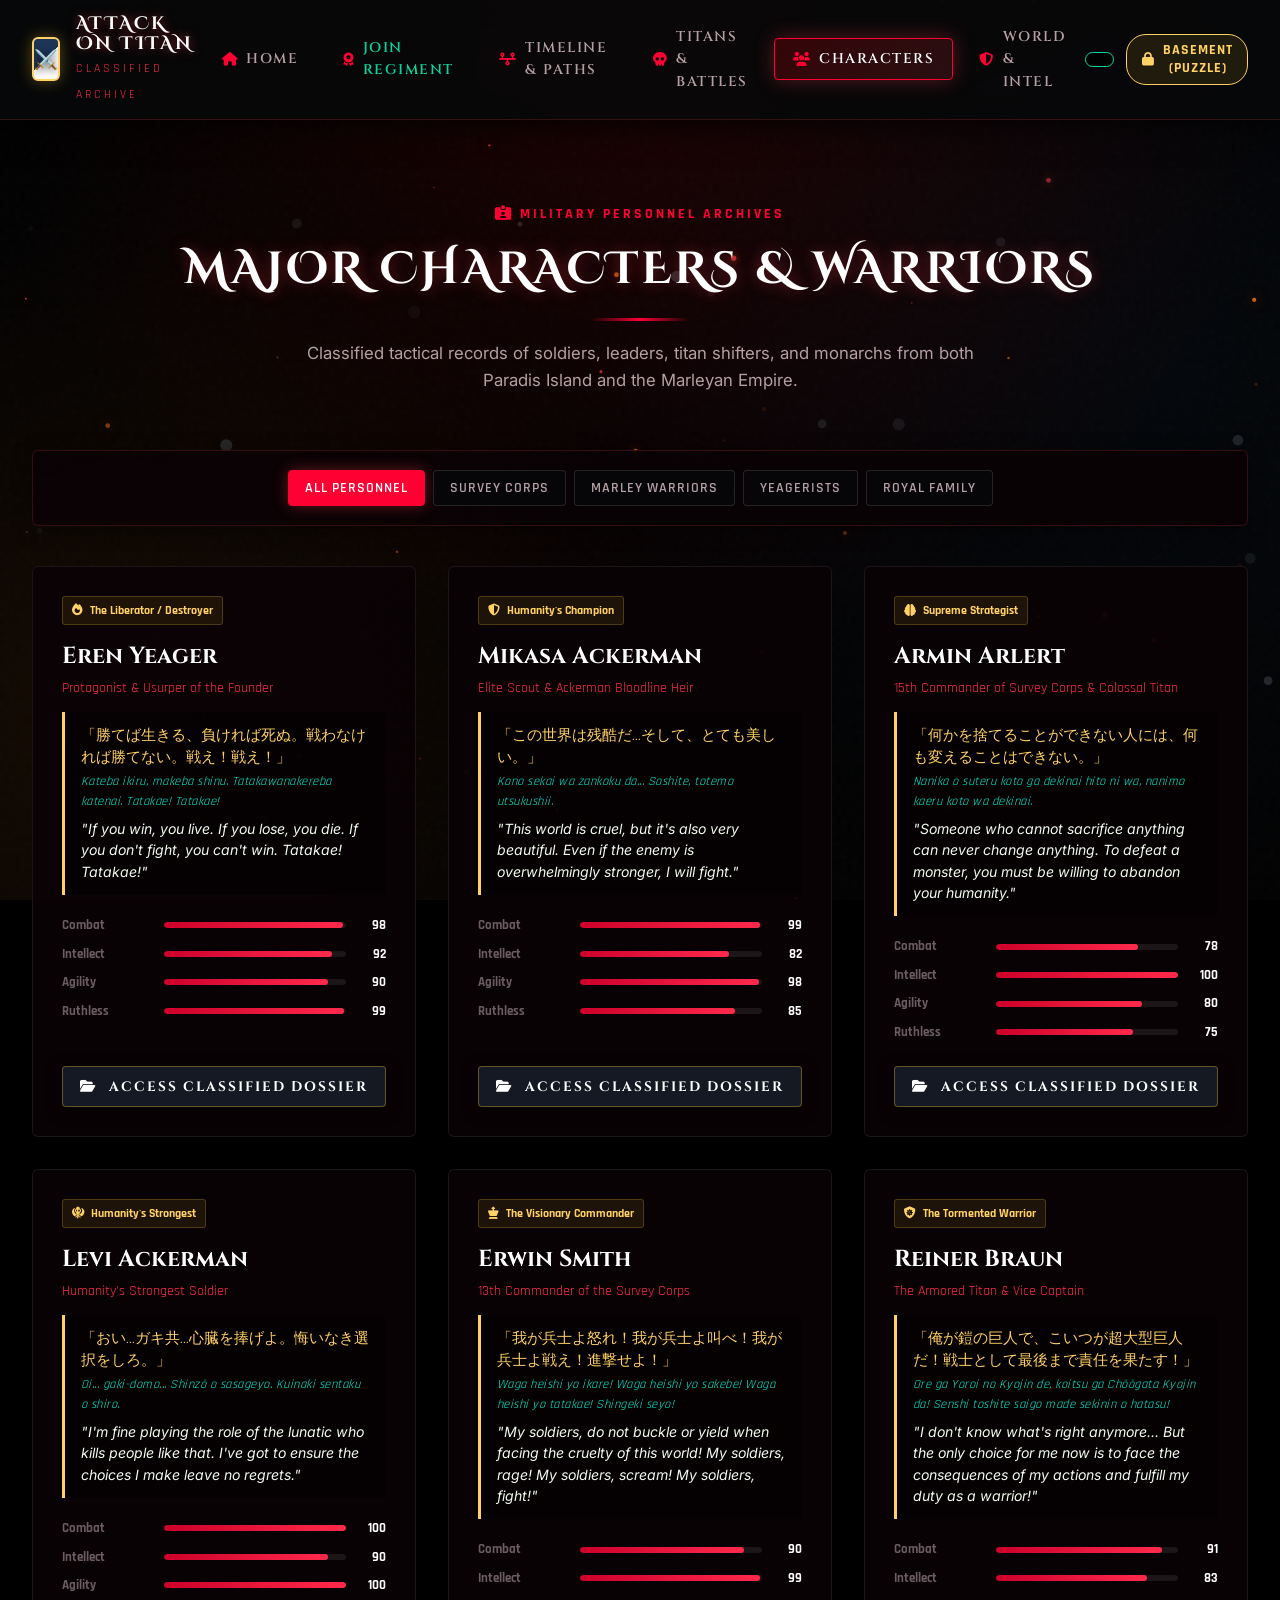
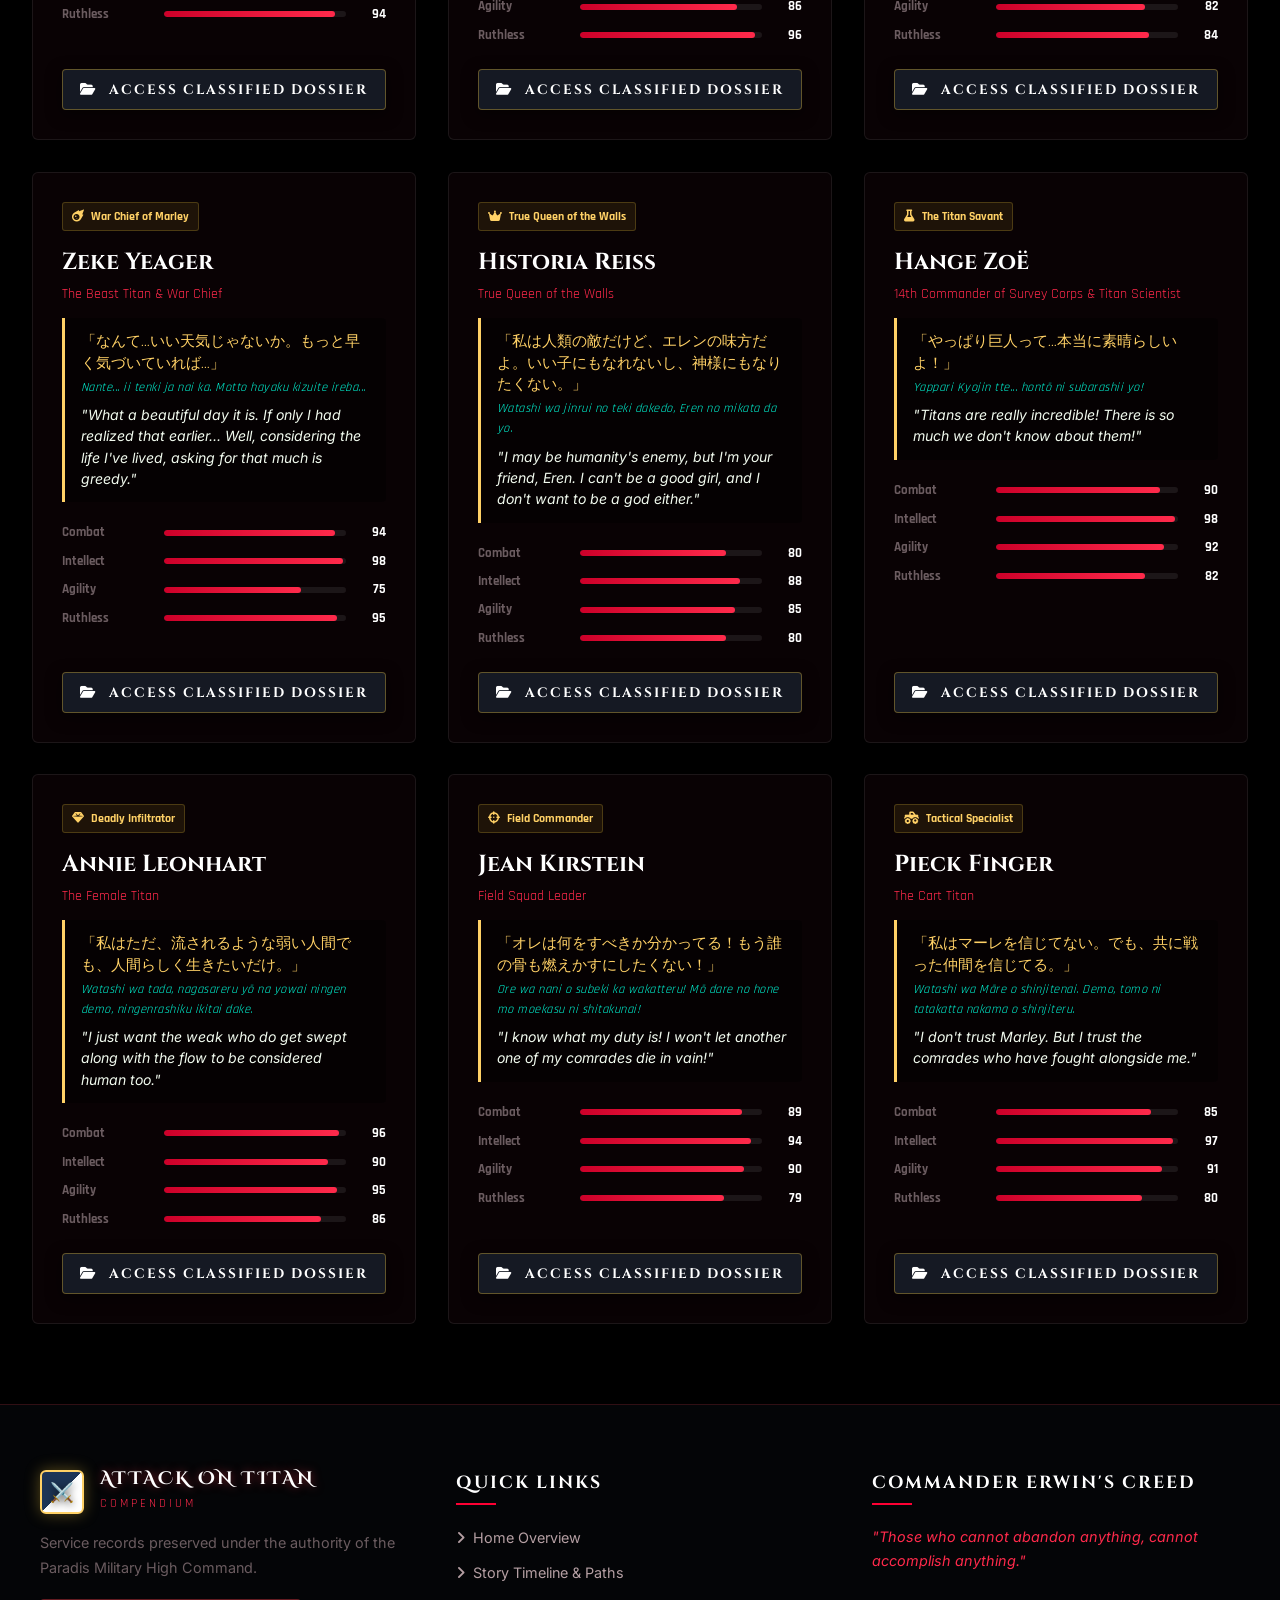
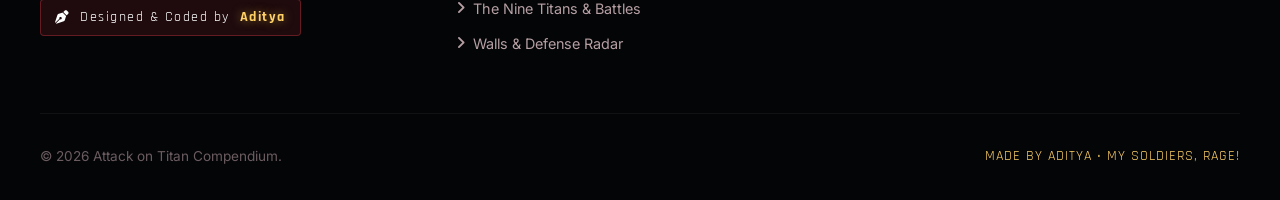
==== commit e90f6672: "Implement interactive 5-question 'Join a Regiment' onboarding quiz with faction sorting and session " ====
--- a/characters.html
+++ b/characters.html
@@ -27,6 +27,7 @@
 
       <ul class="nav-links">
         <li class="nav-item"><a href="index.html"><i class="fa-solid fa-house"></i> Home</a></li>
+        <li class="nav-item"><a href="index.html#regiment-onboarding" style="color: var(--theme-faction-accent, #06D6A0);"><i class="fa-solid fa-award"></i> Join Regiment</a></li>
         <li class="nav-item"><a href="timeline.html"><i class="fa-solid fa-timeline"></i> Timeline & Paths</a></li>
         <li class="nav-item"><a href="titans.html"><i class="fa-solid fa-skull"></i> Titans & Battles</a></li>
         <li class="nav-item"><a href="characters.html" class="active"><i class="fa-solid fa-users"></i> Characters</a></li>
--- a/css/style.css
+++ b/css/style.css
@@ -949,6 +949,10 @@
 
 /* Responsive Media Queries */
 @media (max-width: 900px) {
+  .navbar {
+    padding: 0.75rem 1.2rem;
+  }
+
   .nav-links {
     display: none;
     position: absolute;
@@ -957,16 +961,49 @@
     width: 100%;
     background: rgba(7, 8, 10, 0.98);
     flex-direction: column;
-    padding: 1.5rem;
-    border-bottom: 1px solid var(--accent-red);
+    padding: 1.2rem;
+    gap: 0.4rem;
+    border-bottom: 2px solid var(--accent-red);
+    box-shadow: 0 15px 35px rgba(0, 0, 0, 0.95);
+    z-index: 1005;
+    pointer-events: auto;
   }
 
   .nav-links.mobile-open {
     display: flex;
   }
 
+  .nav-links.mobile-open .nav-item {
+    width: 100%;
+  }
+
+  .nav-links.mobile-open .nav-item a {
+    width: 100%;
+    padding: 0.75rem 1rem;
+    font-size: 0.92rem;
+    pointer-events: auto;
+  }
+
   .mobile-menu-btn {
-    display: block;
+    display: flex;
+    align-items: center;
+    justify-content: center;
+    z-index: 1002;
+    pointer-events: auto;
+  }
+
+  .nav-controls {
+    gap: 0.4rem;
+  }
+
+  .regiment-nav-badge {
+    font-size: 0.72rem;
+    padding: 0.3rem 0.55rem;
+  }
+
+  .basement-key-trigger {
+    font-size: 0.72rem;
+    padding: 0.3rem 0.55rem;
   }
 
   .section {
@@ -977,5 +1014,6 @@
     flex-direction: column;
     align-items: flex-start;
     padding: 1.5rem;
-}
-
+  }
+}
+
--- a/css/components.css
+++ b/css/components.css
@@ -1547,4 +1547,351 @@
   color: #06d6a0;
 }
 
-
+/* ==========================================================================
+   FEATURE: "JOIN A REGIMENT" ONBOARDING QUIZ & FACTION SYSTEM
+   ========================================================================== */
+.regiment-section {
+  padding: 4.5rem 1.5rem;
+  max-width: 1000px;
+  margin: 0 auto;
+}
+
+.regiment-header-center {
+  text-align: center;
+  margin-bottom: 2.5rem;
+}
+
+.regiment-box {
+  background: radial-gradient(circle at 50% 0%, rgba(20, 8, 12, 0.96) 0%, rgba(7, 8, 10, 0.98) 100%);
+  border: 1px solid rgba(230, 57, 70, 0.35);
+  border-radius: 12px;
+  padding: 2.5rem 2rem;
+  box-shadow: 0 10px 40px rgba(0, 0, 0, 0.85), inset 0 0 30px rgba(0, 0, 0, 0.6);
+  position: relative;
+  overflow: hidden;
+  transition: border-color 0.3s ease, box-shadow 0.3s ease;
+}
+
+/* Quiz Steps & Questions */
+.regiment-quiz-step {
+  max-width: 700px;
+  margin: 0 auto;
+  display: flex;
+  flex-direction: column;
+  gap: 1.5rem;
+  animation: regimentFadeIn 0.35s cubic-bezier(0.16, 1, 0.3, 1);
+}
+
+@keyframes regimentFadeIn {
+  from {
+    opacity: 0;
+    transform: translateY(10px);
+  }
+  to {
+    opacity: 1;
+    transform: translateY(0);
+  }
+}
+
+.regiment-progress-bar-wrap {
+  display: flex;
+  flex-direction: column;
+  gap: 0.4rem;
+}
+
+.regiment-progress-bar {
+  width: 100%;
+  height: 8px;
+  background: #080204;
+  border: 1px solid rgba(255, 255, 255, 0.15);
+  border-radius: 999px;
+  overflow: hidden;
+}
+
+.regiment-progress-fill {
+  height: 100%;
+  background: linear-gradient(90deg, var(--accent-gold, #ffd166), var(--accent-red, #e63946));
+  transition: width 0.35s ease;
+  box-shadow: 0 0 12px rgba(255, 209, 102, 0.6);
+}
+
+.regiment-question-title {
+  font-family: var(--font-heading, 'Cinzel', serif);
+  font-size: 1.35rem;
+  font-weight: 700;
+  color: #ffffff;
+  margin: 0;
+  line-height: 1.45;
+  letter-spacing: 0.5px;
+}
+
+.regiment-choices-list {
+  display: flex;
+  flex-direction: column;
+  gap: 0.85rem;
+}
+
+.regiment-choice-btn {
+  background: rgba(12, 5, 8, 0.9);
+  border: 1px solid rgba(255, 255, 255, 0.14);
+  color: #ffffff;
+  padding: 1.1rem 1.3rem;
+  border-radius: 10px;
+  font-size: 0.95rem;
+  text-align: left;
+  cursor: pointer;
+  display: flex;
+  align-items: center;
+  justify-content: space-between;
+  gap: 1.2rem;
+  transition: all 0.25s ease;
+}
+
+.regiment-choice-btn:hover {
+  border-color: var(--accent-gold, #ffd166);
+  background: rgba(255, 209, 102, 0.08);
+  transform: translateX(5px);
+  box-shadow: 0 4px 20px rgba(0, 0, 0, 0.5);
+}
+
+.regiment-choice-badge {
+  width: 32px;
+  height: 32px;
+  border-radius: 50%;
+  background: rgba(255, 255, 255, 0.06);
+  border: 1px solid rgba(255, 255, 255, 0.25);
+  font-family: var(--font-tech, 'Rajdhani', sans-serif);
+  font-size: 0.9rem;
+  font-weight: 700;
+  color: var(--accent-gold, #ffd166);
+  display: flex;
+  align-items: center;
+  justify-content: center;
+  flex-shrink: 0;
+  transition: all 0.2s ease;
+}
+
+.regiment-choice-btn:hover .regiment-choice-badge {
+  background: var(--accent-gold, #ffd166);
+  color: #000;
+  box-shadow: 0 0 10px var(--accent-gold, #ffd166);
+}
+
+/* Results Screen */
+.regiment-result-card {
+  display: flex;
+  flex-direction: column;
+  gap: 2rem;
+  animation: regimentFadeIn 0.4s cubic-bezier(0.16, 1, 0.3, 1);
+}
+
+.regiment-banner-top {
+  display: flex;
+  justify-content: space-between;
+  align-items: center;
+  flex-wrap: wrap;
+  gap: 1.5rem;
+  padding: 1.8rem;
+  border-radius: 10px;
+  border: 1px solid;
+  position: relative;
+  overflow: hidden;
+}
+
+.regiment-banner-left {
+  display: flex;
+  align-items: center;
+  gap: 1.5rem;
+}
+
+.regiment-symbol-lg {
+  font-size: 3.5rem;
+  width: 80px;
+  height: 80px;
+  border-radius: 50%;
+  background: rgba(0, 0, 0, 0.6);
+  border: 2px solid;
+  display: flex;
+  align-items: center;
+  justify-content: center;
+  flex-shrink: 0;
+  box-shadow: 0 0 25px currentColor;
+  animation: emblemPulse 2.5s infinite alternate;
+}
+
+@keyframes emblemPulse {
+  0% { transform: scale(1); filter: brightness(1); }
+  100% { transform: scale(1.05); filter: brightness(1.25); }
+}
+
+.regiment-banner-title {
+  font-family: var(--font-heading, 'Cinzel', serif);
+  font-size: 1.8rem;
+  font-weight: 700;
+  color: #ffffff;
+  margin: 0.2rem 0;
+  letter-spacing: 1px;
+}
+
+.regiment-motto-text {
+  font-family: var(--font-heading, 'Cinzel', serif);
+  font-size: 0.95rem;
+  color: var(--accent-gold, #ffd166);
+  font-style: italic;
+  margin-top: 0.2rem;
+}
+
+.session-theme-badge {
+  display: inline-flex;
+  align-items: center;
+  gap: 0.5rem;
+  padding: 0.45rem 1rem;
+  border-radius: 20px;
+  background: rgba(0, 0, 0, 0.7);
+  border: 1px solid;
+  font-family: var(--font-tech, 'Rajdhani', sans-serif);
+  font-size: 0.85rem;
+  font-weight: 700;
+  letter-spacing: 0.08em;
+  text-transform: uppercase;
+}
+
+.regiment-details-grid {
+  display: grid;
+  grid-template-columns: 1fr 1fr;
+  gap: 1.5rem;
+}
+
+@media (max-width: 768px) {
+  .regiment-details-grid {
+    grid-template-columns: 1fr;
+  }
+}
+
+.regiment-desc-box {
+  background: #080204;
+  border: 1px solid rgba(255, 255, 255, 0.12);
+  border-radius: 10px;
+  padding: 1.5rem;
+  display: flex;
+  flex-direction: column;
+  justify-content: center;
+}
+
+.regiment-scores-box {
+  background: #080204;
+  border: 1px solid rgba(255, 255, 255, 0.12);
+  border-radius: 10px;
+  padding: 1.5rem;
+  display: flex;
+  flex-direction: column;
+  gap: 0.8rem;
+}
+
+.regiment-score-row {
+  display: flex;
+  flex-direction: column;
+  gap: 0.3rem;
+}
+
+.regiment-score-info {
+  display: flex;
+  justify-content: space-between;
+  font-family: var(--font-tech, 'Rajdhani', sans-serif);
+  font-size: 0.85rem;
+  font-weight: 700;
+  color: var(--text-secondary);
+}
+
+.regiment-score-bar {
+  width: 100%;
+  height: 6px;
+  background: rgba(255, 255, 255, 0.08);
+  border-radius: 999px;
+  overflow: hidden;
+}
+
+.regiment-score-fill {
+  height: 100%;
+  border-radius: 999px;
+  transition: width 0.5s ease;
+}
+
+.regiment-override-section {
+  background: rgba(0, 0, 0, 0.5);
+  border: 1px solid rgba(255, 255, 255, 0.08);
+  border-radius: 10px;
+  padding: 1.2rem;
+}
+
+.regiment-override-grid {
+  display: grid;
+  grid-template-columns: repeat(auto-fit, minmax(140px, 1fr));
+  gap: 0.6rem;
+  margin-top: 0.8rem;
+}
+
+.regiment-override-btn {
+  background: rgba(255, 255, 255, 0.04);
+  border: 1px solid rgba(255, 255, 255, 0.12);
+  color: var(--text-secondary);
+  padding: 0.6rem 0.8rem;
+  border-radius: 8px;
+  font-family: var(--font-tech, 'Rajdhani', sans-serif);
+  font-size: 0.82rem;
+  font-weight: 700;
+  cursor: pointer;
+  text-align: left;
+  display: flex;
+  align-items: center;
+  gap: 0.5rem;
+  transition: all 0.2s ease;
+}
+
+.regiment-override-btn:hover, .regiment-override-btn.active {
+  background: #080204;
+  color: #fff;
+  border-color: currentColor;
+}
+
+/* Navbar Regiment Badge */
+.regiment-nav-badge {
+  display: inline-flex;
+  align-items: center;
+  gap: 0.45rem;
+  padding: 0.38rem 0.85rem;
+  border-radius: 20px;
+  font-family: var(--font-tech, 'Rajdhani', sans-serif);
+  font-size: 0.82rem;
+  font-weight: 700;
+  letter-spacing: 0.06em;
+  text-transform: uppercase;
+  background: rgba(0, 0, 0, 0.75);
+  border: 1px solid var(--theme-faction-accent, #06d6a0);
+  color: var(--theme-faction-accent, #06d6a0);
+  cursor: pointer;
+  transition: all 0.25s ease;
+  text-decoration: none;
+}
+
+.regiment-nav-badge:hover {
+  box-shadow: 0 0 15px currentColor;
+  color: #fff;
+  transform: translateY(-1px);
+}
+
+/* Global Faction Session Theming via [data-regiment] */
+[data-regiment="scouts"] {
+  --theme-faction-accent: #06D6A0;
+}
+[data-regiment="garrison"] {
+  --theme-faction-accent: #FF4D6D;
+}
+[data-regiment="police"] {
+  --theme-faction-accent: #8338EC;
+}
+[data-regiment="yeagerists"] {
+  --theme-faction-accent: #E63946;
+}
+
+
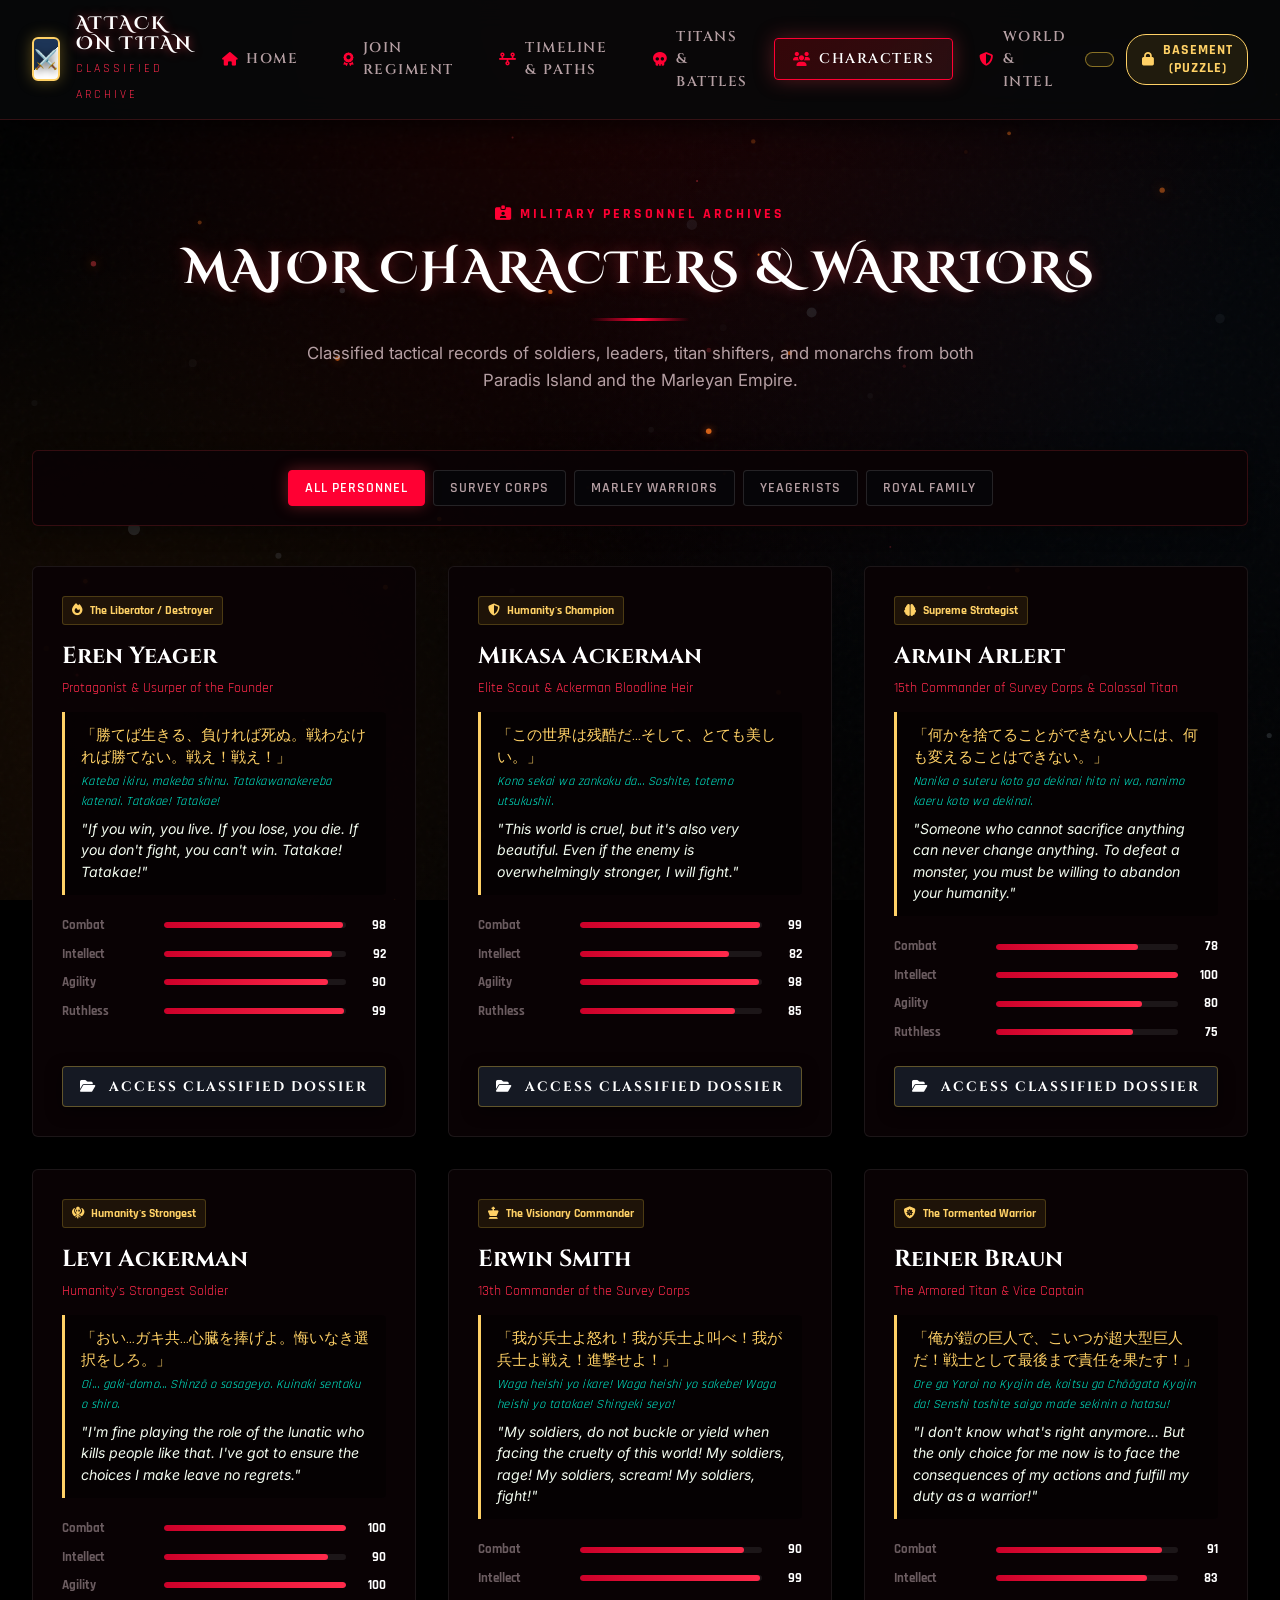
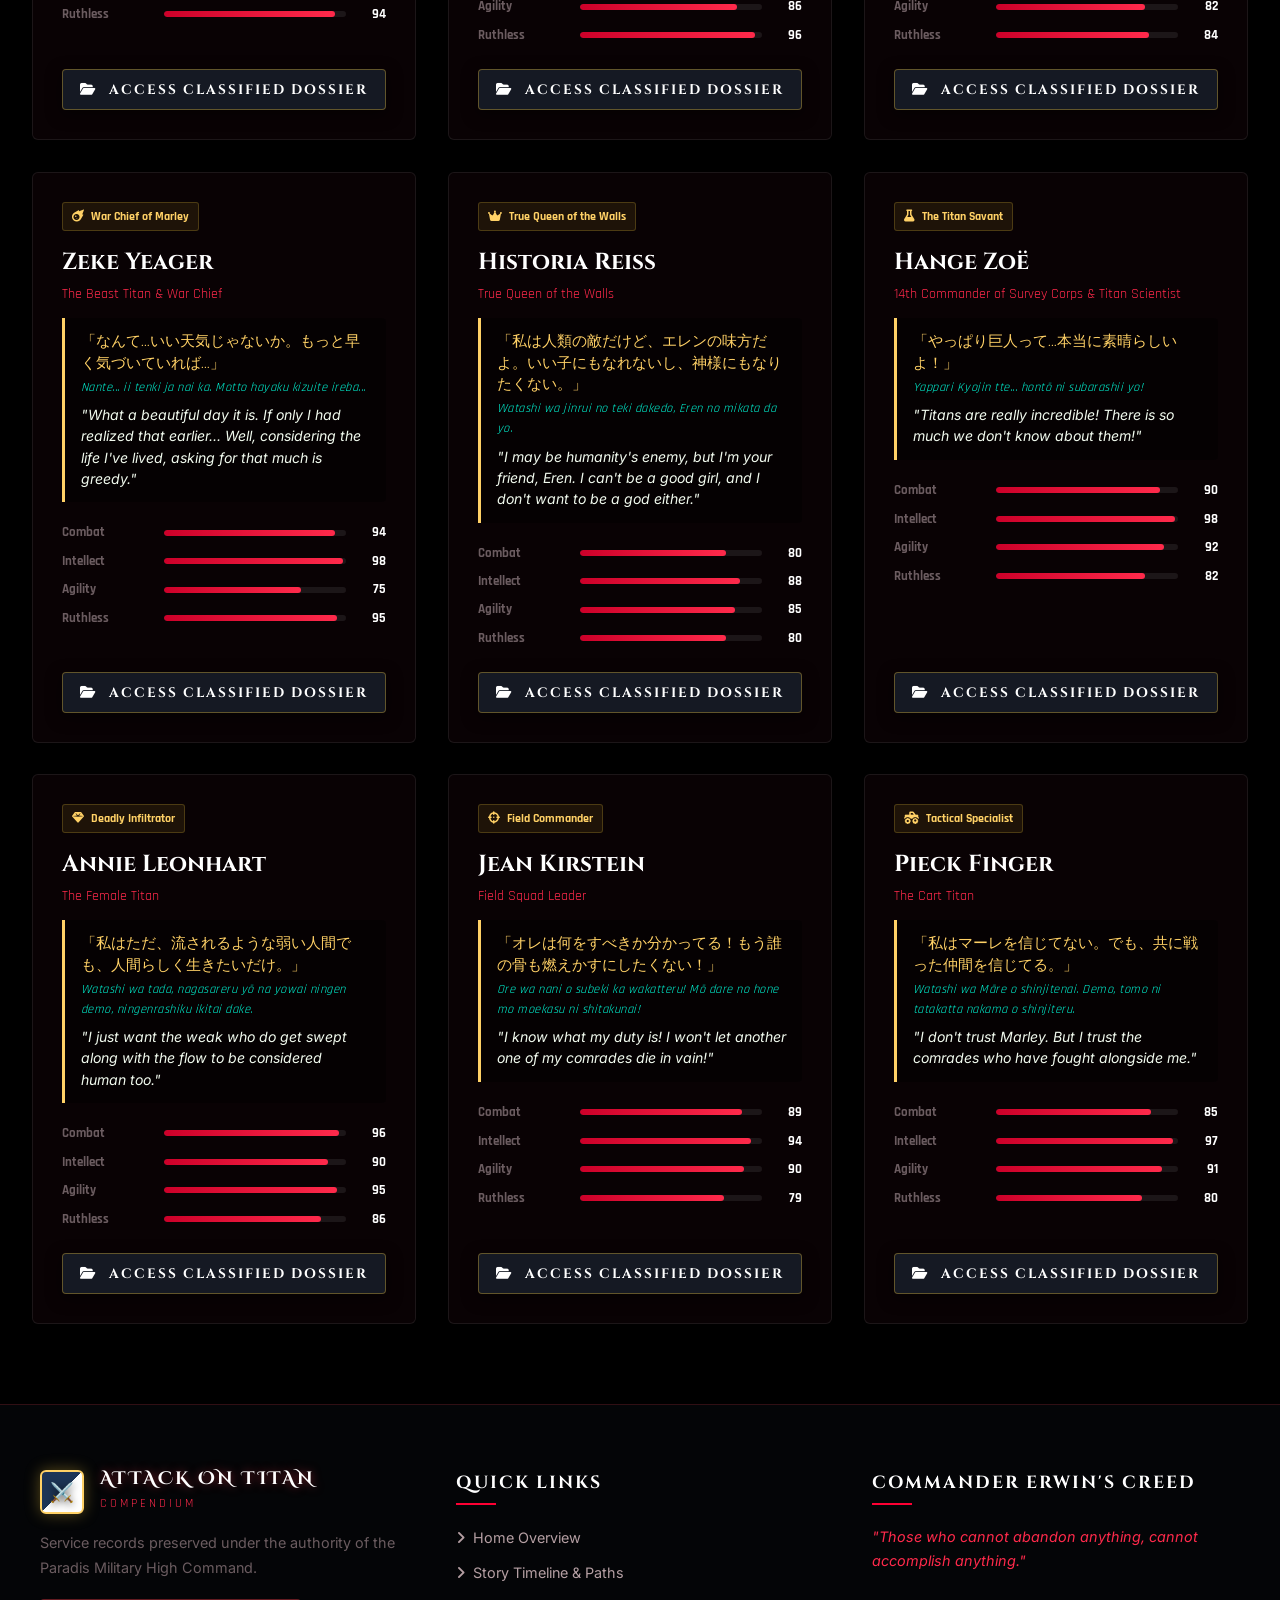
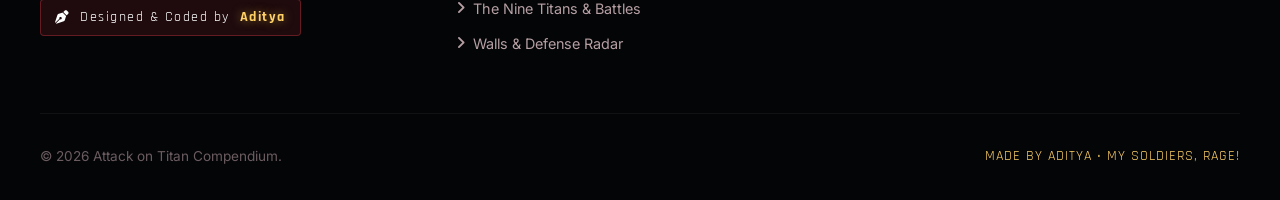
==== commit 4a8791be: "Match theme and aesthetics of Join Regiment navigation button with compendium theme on feature/ai-ed" ====
--- a/characters.html
+++ b/characters.html
@@ -27,7 +27,7 @@
 
       <ul class="nav-links">
         <li class="nav-item"><a href="index.html"><i class="fa-solid fa-house"></i> Home</a></li>
-        <li class="nav-item"><a href="index.html#regiment-onboarding" style="color: var(--theme-faction-accent, #06D6A0);"><i class="fa-solid fa-award"></i> Join Regiment</a></li>
+        <li class="nav-item"><a href="index.html#regiment-onboarding"><i class="fa-solid fa-award"></i> Join Regiment</a></li>
         <li class="nav-item"><a href="timeline.html"><i class="fa-solid fa-timeline"></i> Timeline & Paths</a></li>
         <li class="nav-item"><a href="titans.html"><i class="fa-solid fa-skull"></i> Titans & Battles</a></li>
         <li class="nav-item"><a href="characters.html" class="active"><i class="fa-solid fa-users"></i> Characters</a></li>
--- a/css/components.css
+++ b/css/components.css
@@ -1866,16 +1866,22 @@
   font-weight: 700;
   letter-spacing: 0.06em;
   text-transform: uppercase;
-  background: rgba(0, 0, 0, 0.75);
-  border: 1px solid var(--theme-faction-accent, #06d6a0);
-  color: var(--theme-faction-accent, #06d6a0);
+  background: rgba(212, 175, 55, 0.08);
+  border: 1px solid rgba(212, 175, 55, 0.6);
+  color: var(--accent-gold, #ffd166);
   cursor: pointer;
   transition: all 0.25s ease;
   text-decoration: none;
 }
 
+.regiment-nav-badge i {
+  color: var(--accent-red, #e63946);
+}
+
 .regiment-nav-badge:hover {
-  box-shadow: 0 0 15px currentColor;
+  background: rgba(212, 175, 55, 0.18);
+  border-color: var(--accent-gold, #ffd166);
+  box-shadow: 0 0 15px rgba(212, 175, 55, 0.4);
   color: #fff;
   transform: translateY(-1px);
 }
